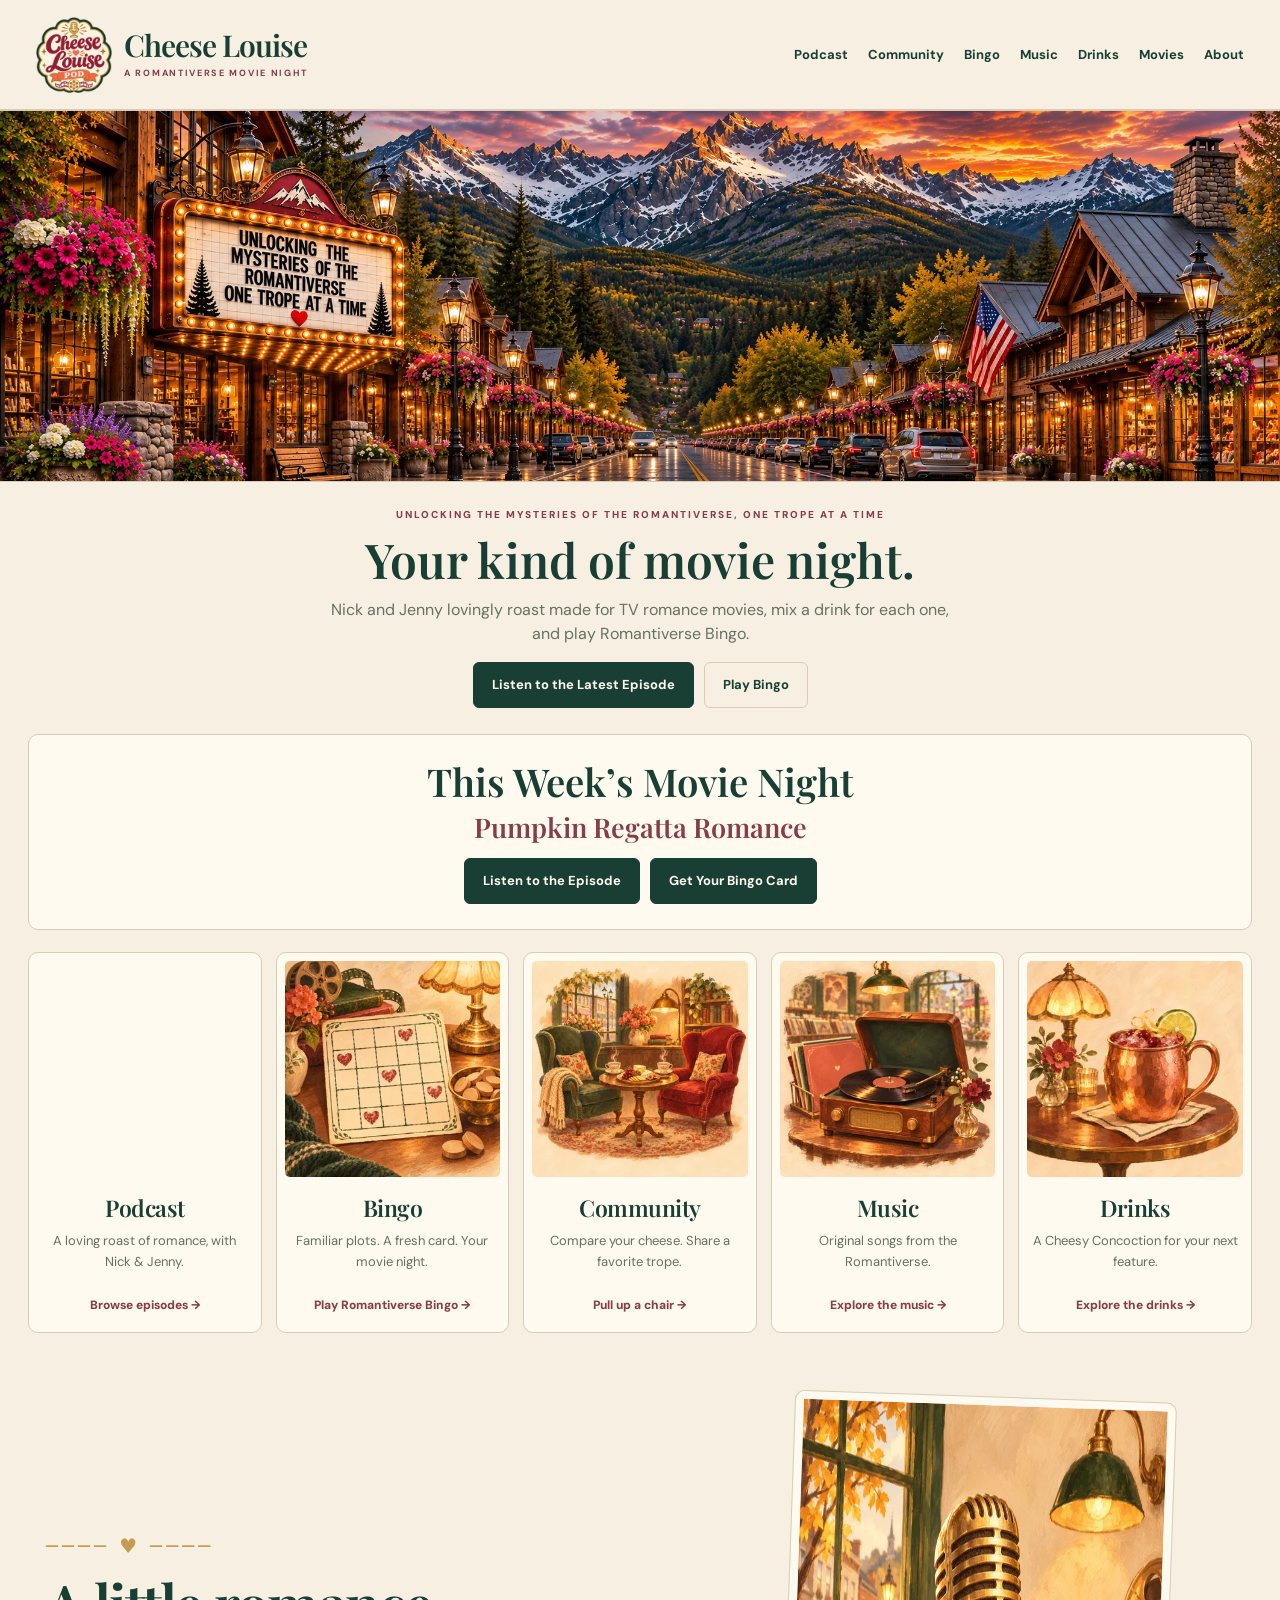
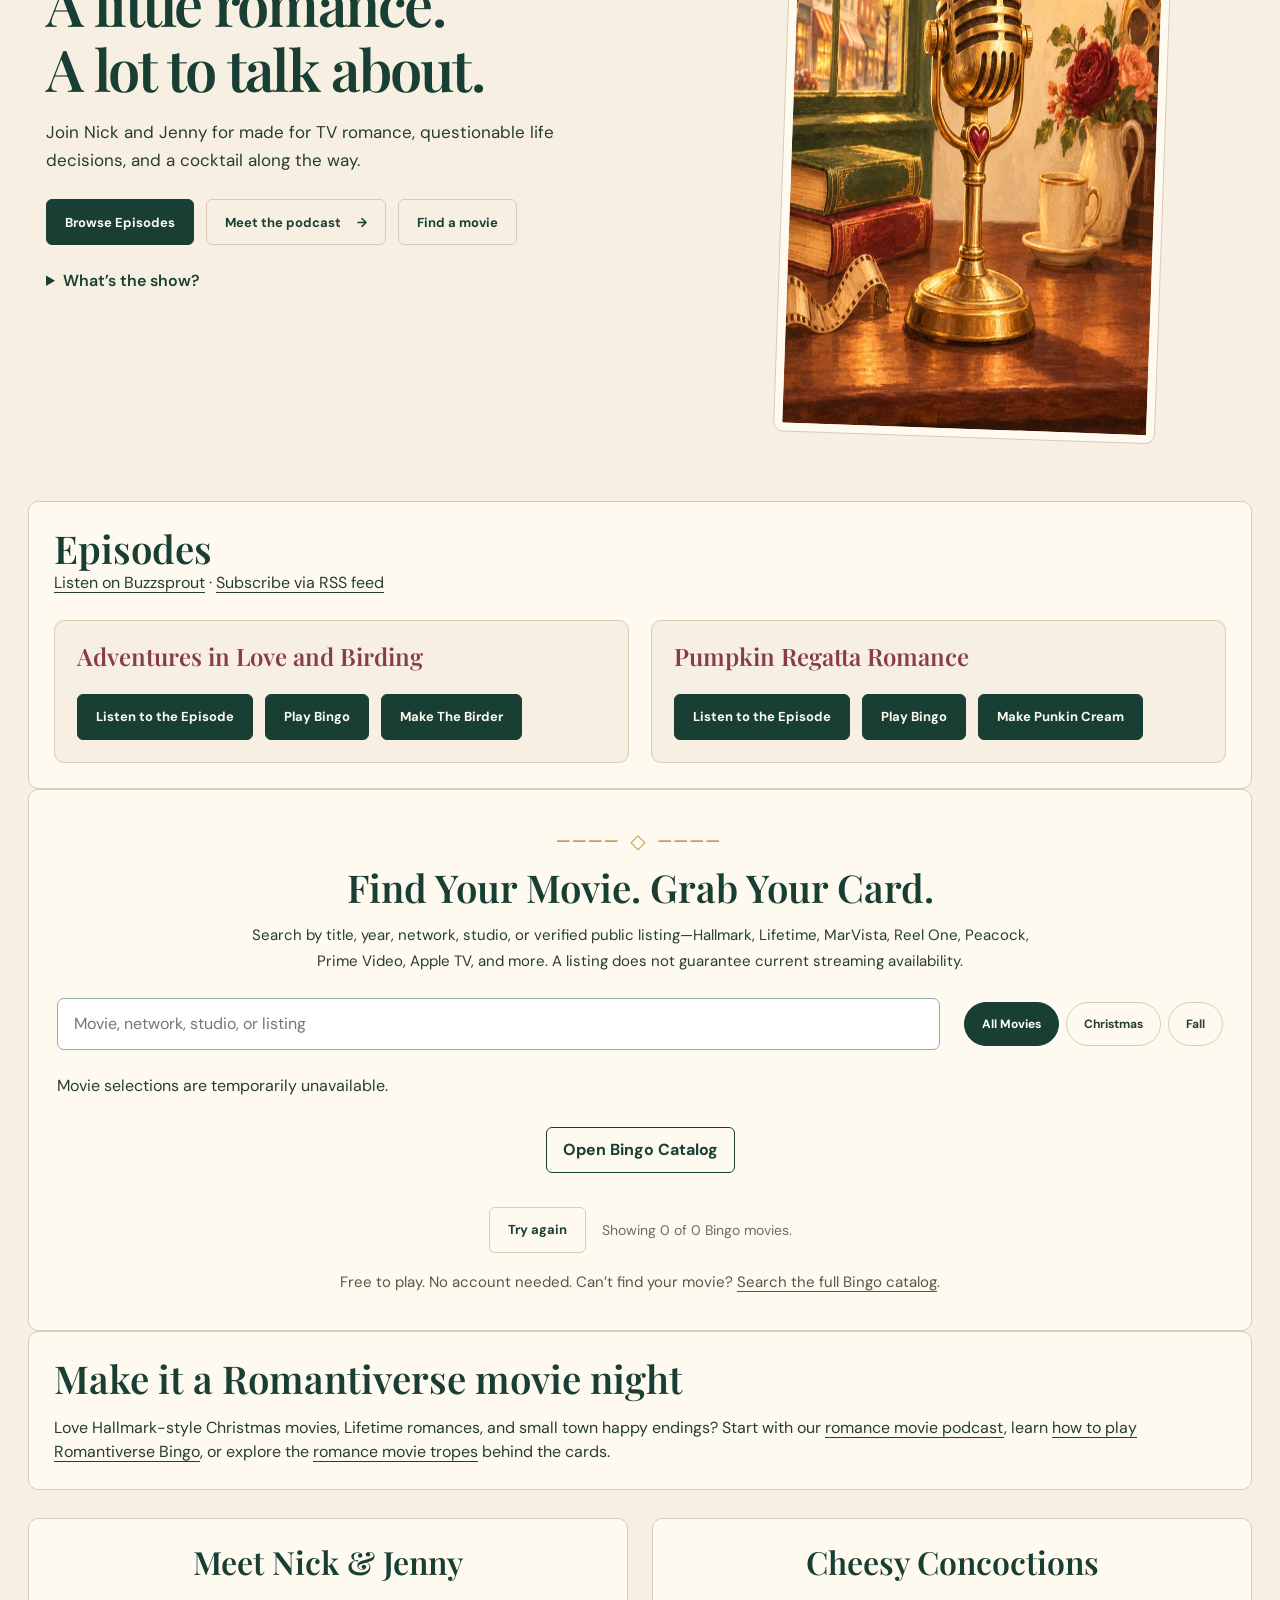
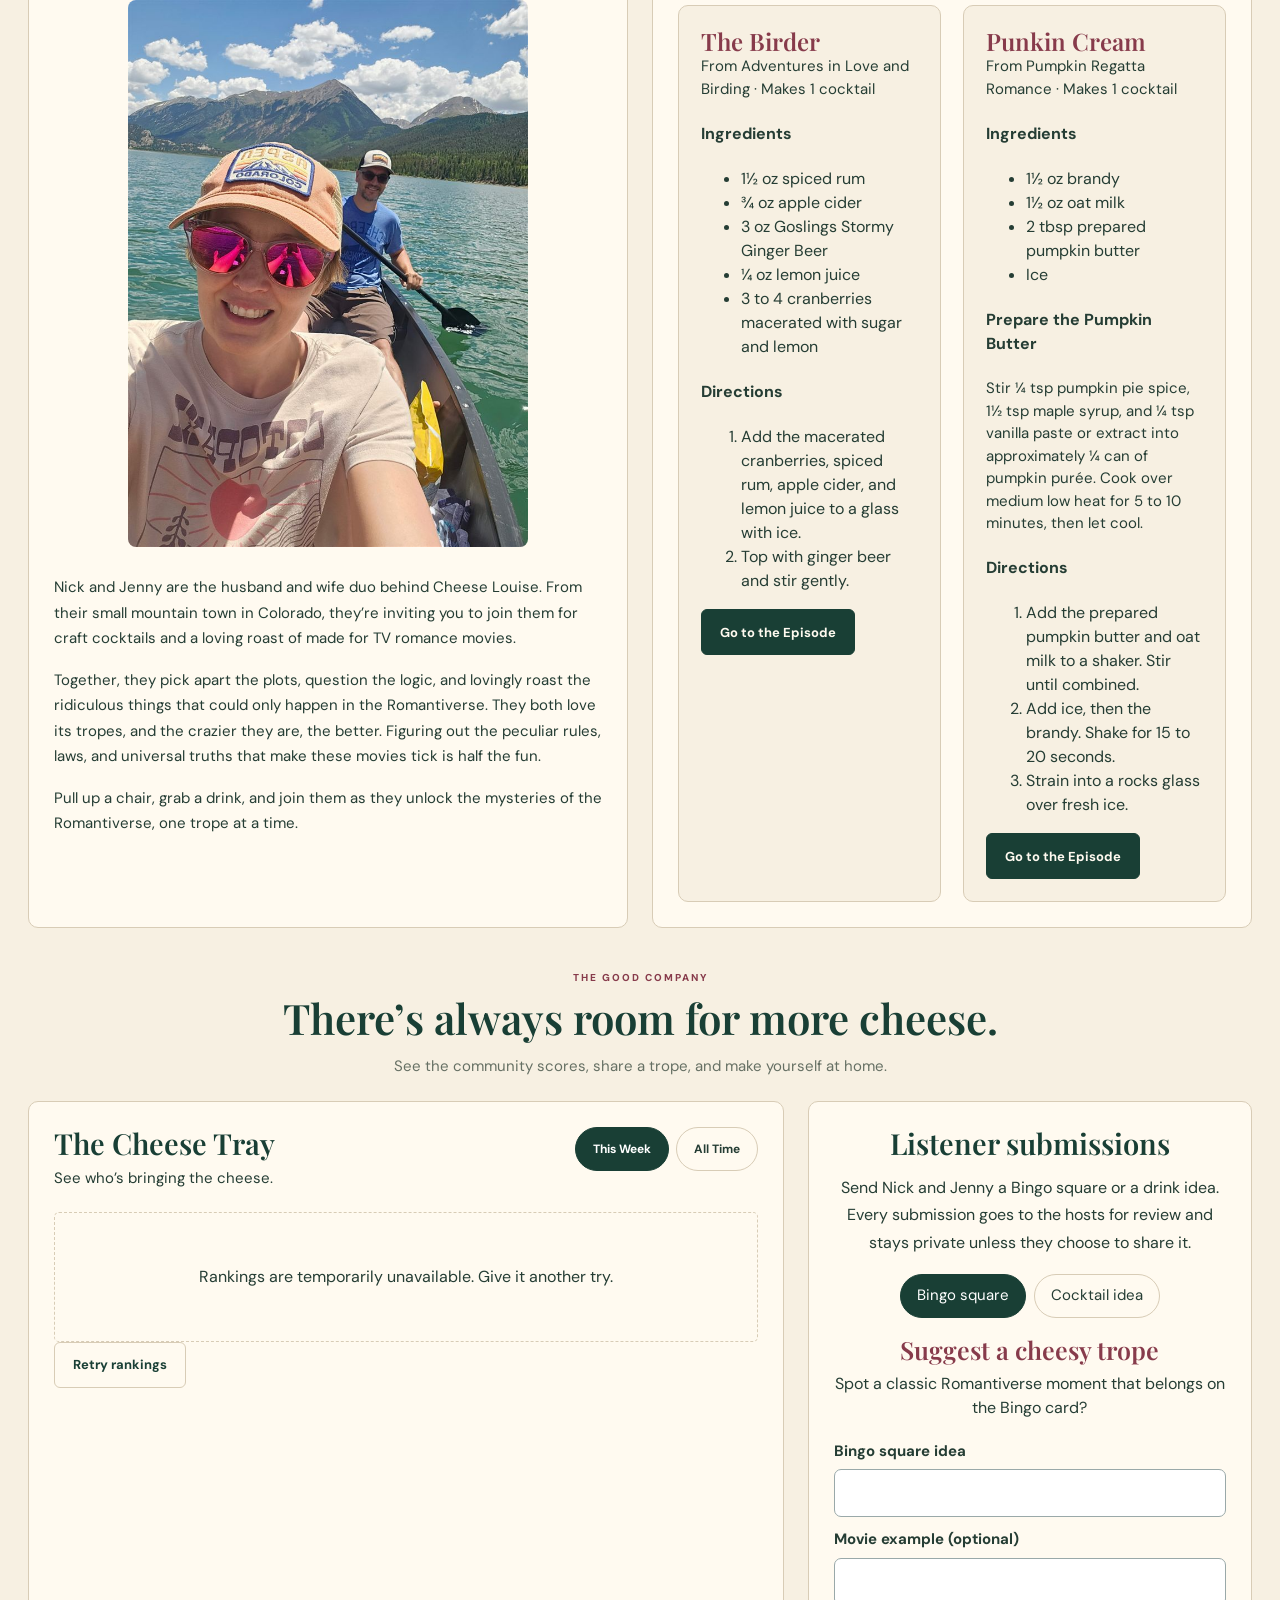
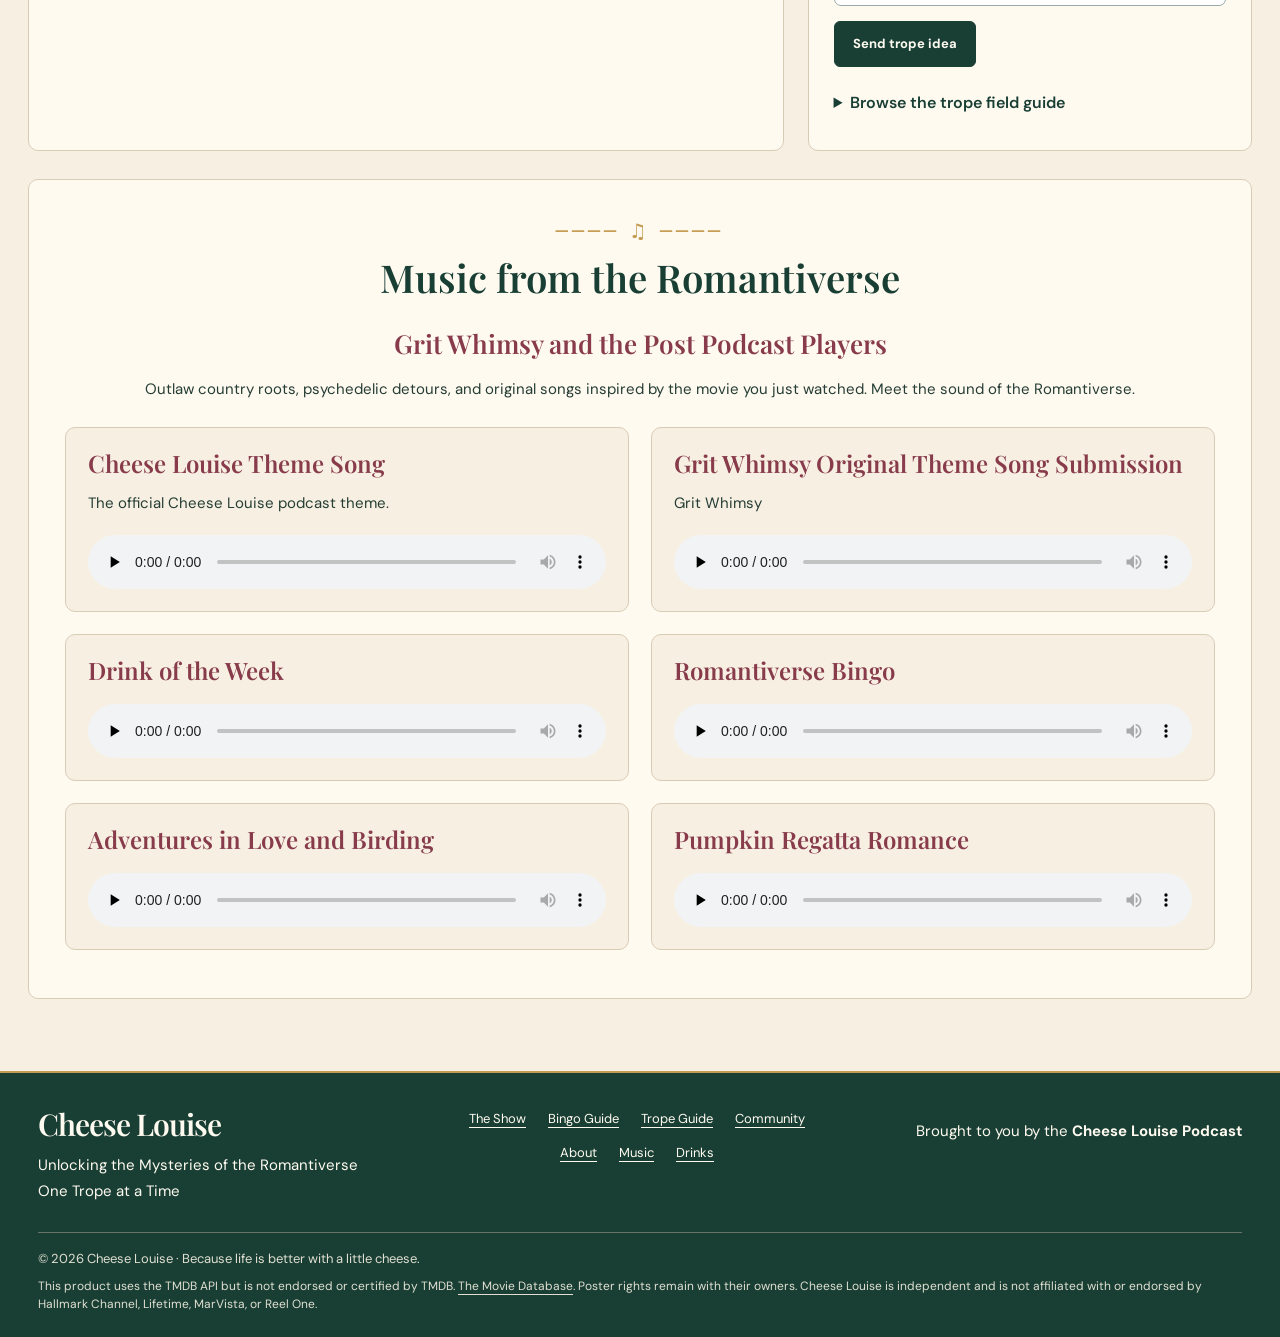
==== index.html @ 867b7766 "Add next-week website feature for upcoming podcast, drink and Bingo" ====
<!doctype html>
<html lang="en">
<head>
<meta charset="utf-8"><meta name="viewport" content="width=device-width, initial-scale=1">
<meta name="theme-color" content="#193f35">
<title>Cheese Louise | Romance Movie Podcast &amp; Romantiverse Bingo</title>
<meta name="description" content="A loving roast of Hallmark-style romance movies with Nick and Jenny. Discover the Cheese Louise podcast, Romantiverse Bingo, romance tropes, and craft cocktails.">
<link rel="canonical" href="https://cheeselouisepod.com/">
<link rel="alternate" type="application/rss+xml" title="Cheese Louise Podcast RSS Feed" href="https://feeds.buzzsprout.com/2561358.rss">
<meta property="og:type" content="website"><meta property="og:site_name" content="Cheese Louise"><meta property="og:title" content="Cheese Louise | Romance Movie Podcast &amp; Romantiverse Bingo">
<meta property="og:description" content="Made for TV romance, free Bingo, and a cocktail along the way.">
<meta property="og:url" content="https://cheeselouisepod.com/"><meta property="og:image" content="https://cheeselouisepod.com/assets/mountain-town.webp">
<meta name="twitter:card" content="summary_large_image">
<meta property="og:image:alt" content="The Cheese Louise mountain town beneath a snowy sunset ridgeline.">
<meta name="referrer" content="strict-origin-when-cross-origin">
<link rel="icon" href="assets/cheese-heart.svg" type="image/svg+xml">
<link rel="preconnect" href="https://fonts.googleapis.com"><link rel="preconnect" href="https://fonts.gstatic.com" crossorigin>
<link href="https://fonts.googleapis.com/css2?family=DM+Sans:wght@400;500;600;700;800&family=Playfair+Display:ital,wght@0,500;0,600;0,700;1,500;1,600&display=swap" rel="stylesheet">
<link rel="stylesheet" href="homepage.css?v=listener-intake-1">
<noscript><link rel="stylesheet" href="nojs.css"></noscript>
<script type="application/ld+json">{"@context":"https://schema.org","@graph":[{"@type":"Organization","@id":"https://cheeselouisepod.com/#organization","name":"Cheese Louise","url":"https://cheeselouisepod.com/","description":"Independent romance movie podcast and free Romantiverse Bingo game."},{"@type":"WebSite","@id":"https://cheeselouisepod.com/#website","url":"https://cheeselouisepod.com/","name":"Cheese Louise","publisher":{"@id":"https://cheeselouisepod.com/#organization"},"inLanguage":"en-US"},{"@type":"PodcastSeries","@id":"https://cheeselouisepod.com/#podcast","name":"Cheese Louise","url":"https://cheeselouisepod.com/romance-movie-podcast.html","description":"A romance movie comedy podcast with Nick and Jenny, craft cocktails, and a loving roast of made for TV romance.","inLanguage":"en-US","creator":[{"@type":"Person","name":"Nick"},{"@type":"Person","name":"Jenny"}],"publisher":{"@id":"https://cheeselouisepod.com/#organization"}}]}</script>
<link rel="stylesheet" href="cozy-vintage.css?v=movie-night-1">
<link rel="stylesheet" href="next-week.css?v=1">
<script defer src="website-tracker.js?v=cocktail-submissions-1"></script>
</head>
<body>
<a class="skip-link" href="#features">Skip to content</a>
<header class="site-header">
<a class="brand" href="#home" aria-label="Cheese Louise home"><img class="brand-emblem" src="assets/cheese-louise-emblem.webp" width="76" height="76" alt=""><span class="brand-copy">Cheese Louise<small>A Romantiverse movie night</small></span></a>
<a class="header-bingo" href="https://bingo.cheeselouisepod.com/">Play Bingo</a>
<button class="menu-button" data-menu-button aria-expanded="false" aria-controls="main-nav" aria-label="Open menu">Menu</button>
<nav id="main-nav" class="main-nav" data-nav aria-label="Main navigation">
<a href="#episodes">Podcast</a><a href="#community">Community</a><a href="https://bingo.cheeselouisepod.com/">Bingo</a><a href="#music">Music</a><a href="#cocktails">Drinks</a><a href="#movies">Movies</a><a href="#about">About</a>
</nav>
</header>
<main id="home">
<section class="hero" aria-labelledby="hero-title">
<h1 id="hero-title" class="visually-hidden">Unlocking the Mysteries of the Romantiverse<br>One Trope at a Time</h1>
<img src="assets/mountain-town.webp" width="2125" height="740" fetchpriority="high" alt="A warmly lit mountain town beneath a snowy sunset ridgeline. The theater marquee welcomes you to the Romantiverse, one trope at a time.">
</section>
<div class="page-wrap">
<noscript><p class="panel">Movie search needs JavaScript. You can still read about the show, play the music, and <a href="https://bingo.cheeselouisepod.com/">visit Romantiverse Bingo</a>.</p></noscript>
<section class="routes-intro" aria-labelledby="routes-title"><p class="eyebrow">Unlocking the mysteries of the Romantiverse, one trope at a time</p><h2 id="routes-title">Your kind of movie night.</h2><p>Nick and Jenny lovingly roast made for TV romance movies, mix a drink for each one, and play Romantiverse Bingo.</p><div class="movie-night-actions"><a class="button" id="listen-first" href="#episodes">Listen to the Podcast</a><a class="button button-outline" href="https://bingo.cheeselouisepod.com/">Play Bingo</a></div></section>
<section class="panel featured-night" id="featured-night" hidden aria-labelledby="featured-night-title"><h2 id="featured-night-title">This Week’s Movie Night</h2><h3 id="featured-night-movie"></h3><div class="movie-night-actions" id="featured-night-actions"></div></section>
<section class="next-week-showcase" id="next-week" hidden aria-labelledby="next-week-title">
<div class="next-week-heading"><p class="next-week-kicker">THE NEXT FEATURE PRESENTATION</p><h2 id="next-week-title">Next Week on Cheese Louise</h2><p class="next-week-lead">A fresh romance to lovingly roast, a new Cheesy Concoction, and a Bingo card to play along.</p></div>
<div class="next-week-grid">
<article class="next-week-feature"><span class="next-week-number">01 · THE MOVIE</span><h3 id="next-week-movie"></h3><p id="next-week-movie-copy"></p></article>
<article class="next-week-feature"><span class="next-week-number">02 · THE CHEESY CONCOCTION</span><h3 id="next-week-drink"></h3><p id="next-week-drink-copy"></p></article>
<article class="next-week-feature"><span class="next-week-number">03 · PLAY ALONG</span><h3>Romantiverse Bingo</h3><p>Find a card for the upcoming movie, then see how many familiar tropes you can spot.</p><a class="button" id="next-week-bingo" href="https://bingo.cheeselouisepod.com/">Find Your Bingo Card</a></article>
</div><p class="next-week-date" id="next-week-date"></p>
</section>
<section id="features" class="homepage-features" aria-label="Choose your movie-night route">
<a class="homepage-tile" href="#episodes"><img class="route-art" src="assets/routes/podcast.webp" srcset="assets/routes/podcast-small.webp 320w, assets/routes/podcast.webp 640w" sizes="(max-width:760px) 46vw, (max-width:900px) 30vw, 230px" width="640" height="640" alt="" decoding="async"><h2>Podcast</h2><p>A loving roast of romance, with Nick &amp; Jenny.</p><span class="text-link">Browse episodes <span aria-hidden="true">→</span></span></a>
<a class="homepage-tile" href="https://bingo.cheeselouisepod.com/"><img class="route-art" src="assets/routes/bingo.webp" srcset="assets/routes/bingo-small.webp 320w, assets/routes/bingo.webp 640w" sizes="(max-width:760px) 46vw, (max-width:900px) 30vw, 230px" width="640" height="640" alt="" decoding="async"><h2>Bingo</h2><p>Familiar plots. A fresh card. Your movie night.</p><span class="text-link">Play Romantiverse Bingo <span aria-hidden="true">→</span></span></a>
<a class="homepage-tile" href="#community"><img class="route-art" src="assets/routes/community.webp" srcset="assets/routes/community-small.webp 320w, assets/routes/community.webp 640w" sizes="(max-width:760px) 46vw, (max-width:900px) 30vw, 230px" width="640" height="640" alt="" decoding="async"><h2>Community</h2><p>Compare your cheese. Share a favorite trope.</p><span class="text-link">Pull up a chair <span aria-hidden="true">→</span></span></a>
<a class="homepage-tile" href="#music"><img class="route-art" src="assets/routes/music.webp" srcset="assets/routes/music-small.webp 320w, assets/routes/music.webp 640w" sizes="(max-width:760px) 46vw, (max-width:900px) 30vw, 230px" width="640" height="640" alt="" decoding="async"><h2>Music</h2><p>Original songs from the Romantiverse.</p><span class="text-link">Explore the music <span aria-hidden="true">→</span></span></a>
<a class="homepage-tile" href="#cocktails"><img class="route-art" src="assets/routes/drink.webp" srcset="assets/routes/drink-small.webp 320w, assets/routes/drink.webp 640w" sizes="(max-width:760px) 46vw, (max-width:900px) 30vw, 230px" width="640" height="640" alt="" decoding="async"><h2>Drinks</h2><p>A Cheesy Concoction for your next feature.</p><span class="text-link">Explore the drinks <span aria-hidden="true">→</span></span></a>
</section>
<section id="podcast" class="welcome">
<div><p class="ornament" aria-hidden="true">──── ♥ ────</p><h2>A little romance.<br>A lot to talk about.</h2>
<p>Join Nick and Jenny for made for TV romance, questionable life decisions, and a cocktail along the way.</p>
<div class="welcome-actions"><a class="button" href="#episodes">Browse Episodes</a><a class="button button-outline" href="romance-movie-podcast.html">Meet the podcast <span aria-hidden="true">→</span></a><a class="button button-outline" href="#movies">Find a movie</a></div>
<div id="podcast-promo" hidden></div><details id="about-the-show"><summary>What’s the show?</summary><p>Hallmark, Lifetime, MarVista, Reel One: we’re exploring the wonderfully predictable world of made for TV romance. Expect movie talk, Cheesy Concoctions, games, and a Cheese Grating—the total points from the movie’s recorded tropes.</p></details>
</div><img class="podcast-scene" src="assets/routes/podcast.webp" width="640" height="640" alt="A gold vintage microphone in a warmly lit recording room overlooking the town." loading="lazy" decoding="async">
</section>
<section id="episodes" class="panel" aria-labelledby="episodes-title">
<h2 id="episodes-title">Episodes</h2>
<div id="buzzsprout-large-player"></div>
<script defer src="https://www.buzzsprout.com/2561358.js?container_id=buzzsprout-large-player&amp;player=large"></script>
<p><a href="https://www.buzzsprout.com/2561358">Listen on Buzzsprout</a> · <a href="https://feeds.buzzsprout.com/2561358.rss" type="application/rss+xml">Subscribe via RSS feed</a></p>
<div class="track-grid" data-episode-list></div>
</section>
<section id="movies" class="panel movie-section" aria-labelledby="movie-title">
<p class="ornament" aria-hidden="true">──── ◇ ────</p><h2 id="movie-title">Find Your Movie. Grab Your Card.</h2><p class="section-intro">Search by title, year, network, studio, or verified public listing—Hallmark, Lifetime, MarVista, Reel One, Peacock, Prime Video, Apple TV, and more. A listing does not guarantee current streaming availability.</p>
<div class="movie-toolbar"><div class="search-wrap"><label class="visually-hidden" for="published-movie-search">Find a Bingo movie</label><input id="published-movie-search" data-published-movie-search type="search" placeholder="Movie, network, studio, or listing" aria-controls="published-movie-list"><button type="button" class="movie-clear-filters" data-movie-clear-filters hidden aria-label="Clear movie search and season filters">Clear filters</button></div>
<div class="season-filters" role="group" aria-label="Filter movies by season"><button data-season="" aria-pressed="true">All Movies</button><button data-season="Christmas" aria-pressed="false">Christmas</button><button data-season="Fall" aria-pressed="false">Fall</button></div></div>
<div id="published-movie-list" class="published-poster-list" data-published-posters><p>Loading movie selections…</p></div>
<div class="movie-footer"><button class="button button-outline" data-published-movie-expand hidden aria-expanded="false" aria-controls="published-movie-list">Show more movies</button><button class="button button-outline" data-movie-retry hidden>Try again</button><p data-published-movie-status role="status" aria-live="polite"></p></div>
<p class="free-note">Free to play. No account needed. Can’t find your movie? <a href="https://bingo.cheeselouisepod.com/">Search the full Bingo catalog</a>.</p>
</section>
<section class="panel" aria-labelledby="movie-night-guides"><h2 id="movie-night-guides">Make it a Romantiverse movie night</h2><p>Love Hallmark-style Christmas movies, Lifetime romances, and small town happy endings? Start with our <a href="romance-movie-podcast.html">romance movie podcast</a>, learn <a href="hallmark-movie-bingo.html">how to play Romantiverse Bingo</a>, or explore the <a href="romance-movie-tropes.html">romance movie tropes</a> behind the cards.</p></section>
<div class="two-columns">
<section id="about" class="panel about-panel"><h2>Meet Nick &amp; Jenny</h2><div class="about-content"><img class="about-photo" src="assets/nick-and-jenny.jpg" width="720" height="985" alt="Nick and Jenny canoeing on a mountain lake." loading="lazy" decoding="async"><div><p>Nick and Jenny are the husband and wife duo behind Cheese Louise. From their small mountain town in Colorado, they’re inviting you to join them for craft cocktails and a loving roast of made for TV romance movies.</p><p>Together, they pick apart the plots, question the logic, and lovingly roast the ridiculous things that could only happen in the Romantiverse. They both love its tropes, and the crazier they are, the better. Figuring out the peculiar rules, laws, and universal truths that make these movies tick is half the fun.</p><p>Pull up a chair, grab a drink, and join them as they unlock the mysteries of the Romantiverse, one trope at a time.</p></div></div></section>
<section id="cocktails" class="panel cocktail-panel"><h2>Cheesy Concoctions</h2><p data-recipe-placeholder>Episode cocktail recipes are coming soon.</p><div class="track-grid" data-recipe-list></div></section>
</div>
<section id="community" class="community-section" aria-labelledby="community-title"><div class="section-heading"><p class="section-eyebrow">THE GOOD COMPANY</p><h2 id="community-title">There’s always room for more cheese.</h2><p>See the community scores, share a trope, and make yourself at home.</p></div><div class="community-row">
<section id="cheese-tray" class="panel tray"><div class="tray-heading"><div><h2>The Cheese Tray</h2><p>See who’s bringing the cheese.</p></div><div class="tray-period-buttons" role="group" aria-label="Leaderboard period"><button data-tray-period="week" aria-pressed="true">This Week</button><button data-tray-period="all" aria-pressed="false">All Time</button></div></div><div data-cheese-tray role="status" aria-live="polite">Loading community rankings…</div><button class="button button-outline" data-tray-retry hidden>Retry rankings</button></section>
<section class="panel suggestion"><h2>Listener submissions</h2><p>Send Nick and Jenny a Bingo square or a drink idea. Every submission goes to the hosts for review and stays private unless they choose to share it.</p>
<div class="community-submission-tabs" role="group" aria-label="Choose what to submit"><button type="button" data-submission-tab="trope" aria-pressed="true">Bingo square</button><button type="button" data-submission-tab="cocktail" aria-pressed="false">Cocktail idea</button></div>
<div data-submission-panel="trope"><h3>Suggest a cheesy trope</h3><p>Spot a classic Romantiverse moment that belongs on the Bingo card?</p><form id="trope-suggestion" class="trope-suggestion">
<label for="suggestion-trope">Bingo square idea</label><input id="suggestion-trope" name="trope" required minlength="3" maxlength="160">
<label for="suggestion-movie">Movie example (optional)</label><input id="suggestion-movie" name="movie" maxlength="120">
<button class="button" type="submit">Send trope idea</button><p role="status" aria-live="polite"></p>
</form><details><summary>Browse the trope field guide</summary><label for="cheese-trope-search">Find a cheese trope</label><input id="cheese-trope-search" type="search" placeholder="Try: kiss, hometown, family…" aria-controls="cheese-trope-results"><p id="cheese-trope-count" role="status" aria-live="polite"></p><ul id="cheese-trope-results"></ul></details></div>
<div data-submission-panel="cocktail" hidden><h3>Share a Cheesy Concoction</h3><p>Send us a drink inspired by a movie or a moment from the Romantiverse.</p><form id="cocktail-suggestion" class="trope-suggestion">
<label for="suggestion-cocktail-name">Drink name</label><input id="suggestion-cocktail-name" name="name" required maxlength="100">
<label for="suggestion-cocktail-movie">Movie or episode (optional)</label><input id="suggestion-cocktail-movie" name="movie" maxlength="120">
<label for="suggestion-cocktail-ingredients">Ingredients</label><textarea id="suggestion-cocktail-ingredients" name="ingredients" rows="4" required maxlength="4000"></textarea>
<label for="suggestion-cocktail-method">How to make it (optional)</label><textarea id="suggestion-cocktail-method" name="method" rows="4" maxlength="4000"></textarea>
<button class="button" type="submit">Send cocktail idea</button><p role="status" aria-live="polite"></p>
</form><p class="listener-privacy">Please leave out personal details. We review each idea before sharing it.</p></div>
</section>
</div>
<section id="music" class="panel music-section"><p class="ornament" aria-hidden="true">──── ♫ ────</p><h2>Music from the Romantiverse</h2><div class="music-copy"><h3>Grit Whimsy and the Post Podcast Players</h3><p>Outlaw country roots, psychedelic detours, and original songs inspired by the movie you just watched. Meet the sound of the Romantiverse.</p><div class="track-grid"><article class="track"><h3>Cheese Louise Theme Song</h3><p>The official Cheese Louise podcast theme.</p><audio controls preload="none" aria-label="Play Cheese Louise Theme Song"><source src="audio/cheese-louise-theme-final.mp3" type="audio/mpeg">Your browser does not support audio playback.</audio></article><article class="track"><h3>Grit Whimsy Original Theme Song Submission</h3><p>Grit Whimsy</p><audio controls preload="none" aria-label="Play Grit Whimsy Original Theme Song Submission"><source src="audio/grit-whimsy-original-theme-submission.mp3" type="audio/mpeg">Your browser does not support audio playback.</audio></article><article class="track"><h3>Drink of the Week</h3><audio controls preload="none" aria-label="Play Drink of the Week"><source src="audio/drink-of-the-week.mp3" type="audio/mpeg">Your browser does not support audio playback.</audio></article><article class="track"><h3>Romantiverse Bingo</h3><audio controls preload="none" aria-label="Play Romantiverse Bingo"><source src="audio/romantiverse-bingo.mp3" type="audio/mpeg">Your browser does not support audio playback.</audio></article><article class="track"><h3>Adventures in Love and Birding</h3><audio controls preload="none" aria-label="Play Adventures in Love and Birding"><source src="audio/adventures-in-love-and-birding.mp3" type="audio/mpeg">Your browser does not support audio playback.</audio></article><article class="track"><h3>Pumpkin Regatta Romance</h3><audio controls preload="none" aria-label="Play Pumpkin Regatta Romance"><source src="audio/pumpkin-regatta-romance.mp3" type="audio/mpeg">Your browser does not support audio playback.</audio></article></div></div></section>
</div>
</main>
<footer><div class="footer-main"><div><a class="brand" href="#home">Cheese Louise</a><p>Unlocking the Mysteries of the Romantiverse<br>One Trope at a Time</p></div><nav aria-label="Footer navigation"><a href="romance-movie-podcast.html">The Show</a><a href="hallmark-movie-bingo.html">Bingo Guide</a><a href="romance-movie-tropes.html">Trope Guide</a><a href="#community">Community</a><a href="#about">About</a><a href="#music">Music</a><a href="#cocktails">Drinks</a></nav><p>Brought to you by the <strong>Cheese Louise Podcast</strong></p></div><div class="footer-fine"><span>© <span data-year>2026</span> Cheese Louise · Because life is better with a little cheese.</span><small>This product uses the TMDB API but is not endorsed or certified by TMDB. <a href="https://www.themoviedb.org/">The Movie Database</a>. Poster rights remain with their owners. Cheese Louise is independent and is not affiliated with or endorsed by Hallmark Channel, Lifetime, MarVista, or Reel One.</small></div></footer>
<script src="homepage.js?v=next-week-1" defer></script><script src="published-posters.js?v=movie-night-1" defer></script><script src="cheese-tray.js?v=movie-night-1" defer></script>
</body></html>
---- homepage.css ----
:root{--cream:#fff9ee;--ink:#143b46;--teal:#064957;--burgundy:#850e27;--gold:#b78c40;--line:#dfc69c;--muted:#6f675e;--serif:"Source Serif 4",Georgia,serif;--display:"DM Serif Display",Georgia,serif}*{box-sizing:border-box}html{scroll-behavior:smooth;scroll-padding-top:100px}body{margin:0;background:var(--cream);color:var(--ink);font:17px/1.5 var(--serif)}a{color:inherit;text-underline-offset:4px}button,input{font:inherit}button,a,input,summary{-webkit-tap-highlight-color:transparent}button,a,summary{touch-action:manipulation}button{cursor:pointer}a:focus-visible,button:focus-visible,input:focus-visible,summary:focus-visible{outline:3px solid var(--gold);outline-offset:5px}img{max-width:100%;display:block}h1,h2,h3,p{margin:0}h2,h3{font-family:var(--display);font-weight:400;color:var(--burgundy);line-height:1.13}h2{font-size:clamp(29px,3vw,43px)}h3{font-size:27px}p+p{margin-top:12px}.visually-hidden,.skip-link:not(:focus){position:absolute;width:1px;height:1px;overflow:hidden;clip-path:inset(50%);white-space:nowrap}.skip-link:focus{position:fixed;top:10px;left:10px;padding:12px;background:white;z-index:100}.site-header{min-height:100px;padding:14px max(30px,calc((100vw - 1340px)/2));display:flex;justify-content:space-between;align-items:center;gap:30px;background:var(--cream);position:relative;z-index:10;border-bottom:1px solid #e8d8bd}.brand{font:clamp(28px,3.5vw,46px)/1 var(--display);color:var(--burgundy);letter-spacing:-2px;text-decoration:none;white-space:nowrap;display:inline-block;position:relative}.brand-peaks{display:block;font-size:23px;text-align:center;line-height:.75;color:var(--gold);letter-spacing:9px;margin-bottom:5px}.main-nav{display:flex;align-items:center;gap:30px}.main-nav a{text-decoration:none;font-weight:600;font-size:16px;padding:10px 0}.main-nav a:hover{color:var(--burgundy)}.menu-button{display:none;border:1px solid var(--line);background:transparent;border-radius:5px;padding:9px 14px}.hero{width:100%;background:#193b40;overflow:hidden}.hero img{width:100%;height:auto;aspect-ratio:2125/740;object-fit:contain}.page-wrap{max-width:1260px;margin:auto;padding:22px 28px 48px}.homepage-features{display:grid;grid-template-columns:repeat(4,minmax(0,1fr));gap:14px}.homepage-tile{border:1px solid var(--line);border-radius:9px;padding:15px 12px 20px;display:flex;flex-direction:column;align-items:center;text-align:center;text-decoration:none;transition:transform .18s,box-shadow .18s;background:#fffbf3}.homepage-tile:hover{transform:translateY(-3px);box-shadow:0 7px 20px #663b1612}.homepage-tile h2{font-size:clamp(22px,2.1vw,29px);margin:9px 0 7px;letter-spacing:-.6px}.homepage-tile p{font-size:16px;line-height:1.35}.text-link{font-weight:700;margin-top:auto;padding-top:16px}.art{display:block;background-image:url("assets/design-artwork.webp");background-repeat:no-repeat;background-size:793px 1983px;width:170px;height:126px;max-width:100%;border-radius:6px}.art-podcast{background-position:-31px -384px}.art-music{background-position:-217px -384px}.art-bingo{background-position:-408px -384px}.art-drink{background-position:-594px -384px}.welcome{display:grid;grid-template-columns:1.25fr 1fr;align-items:center;gap:30px;padding:60px 35px 45px}.ornament{font-size:20px;color:var(--gold);letter-spacing:4px;margin-bottom:10px}.welcome h2{font-size:clamp(44px,5.3vw,72px);letter-spacing:-2px}.welcome p:not(.ornament){max-width:580px;margin-top:16px;font-size:20px}.welcome-actions{display:flex;align-items:center;flex-wrap:wrap;gap:15px;margin-top:24px}.button{display:inline-flex;justify-content:center;align-items:center;gap:16px;min-height:46px;padding:11px 24px;background:var(--teal);color:white;border:1px solid var(--teal);border-radius:6px;text-decoration:none;font-weight:600;font-size:16px;text-align:center}.button:hover{background:#083a44}.button-outline{background:transparent;color:var(--ink);border-color:var(--line)}.button-outline:hover{background:#f2e7d5}.launch-label{padding:12px 18px;background:#f2e7d7;border-radius:6px;color:#674d40;font-size:15px}.welcome-mountains{width:320px;height:230px;justify-self:center;background:url("assets/design-artwork.webp") -448px -640px /793px 1983px no-repeat}.panel{padding:25px;border:1px solid var(--line);border-radius:9px;background:#fffbf5}.movie-section{text-align:center;padding:25px 30px}.section-intro{margin-top:8px;font-size:19px}.movie-toolbar{display:flex;gap:24px;align-items:center;margin:24px 0}.search-wrap{flex:1;display:flex;align-items:center;gap:8px}.search-wrap input{flex:1}.movie-clear-filters{border:1px solid var(--line);border-radius:6px;background:#fff;color:var(--ink);padding:10px 12px;min-height:44px;white-space:nowrap;font-size:15px}.movie-clear-filters:hover{background:#f2e7d5}input[type=search]{min-width:0;width:100%;border:1px solid #9aa9a9;border-radius:7px;padding:13px 16px;background:#fff;color:var(--ink)}.season-filters,.tray-period-buttons{display:flex;gap:7px}.season-filters button,.tray-period-buttons button{border:1px solid var(--line);border-radius:24px;padding:9px 17px;background:transparent;color:var(--ink);min-height:44px;white-space:nowrap;font-size:15px}button[aria-pressed=true]{background:var(--teal);border-color:var(--teal);color:white}.published-poster-list{display:grid;grid-template-columns:repeat(3,minmax(0,1fr));gap:25px;text-align:left}.published-poster-row{min-width:0;display:flex;flex-direction:column;overflow:hidden}.published-poster-row img,.published-poster-fallback{width:100%;aspect-ratio:2/3;object-fit:cover;border-radius:7px;background:#ece5d4}.published-poster-fallback{display:grid;place-items:center;font-size:70px;background:linear-gradient(160deg,#eee1c8,#a6b5a1);color:var(--teal)}.published-poster-row>div{display:flex;flex-direction:column;gap:8px;flex:1;text-align:center;padding-top:13px}.published-poster-row strong{font-size:19px;line-height:1.25}.published-poster-row small{font-size:14px;color:var(--muted)}.published-poster-row a{display:block;background:var(--teal);color:white;padding:10px 12px;border-radius:5px;text-decoration:none;font-weight:600;margin-top:auto}.movie-footer{display:flex;justify-content:center;align-items:center;gap:16px;flex-wrap:wrap;margin-top:22px}.movie-footer p{font-size:14px;color:var(--muted)}.free-note{font-size:15px;margin-top:18px;color:#5d5347}.two-columns{display:grid;grid-template-columns:1fr 1fr;gap:16px;margin-top:28px}.two-columns h2{text-align:center;font-size:clamp(28px,3vw,39px);margin-bottom:20px}.about-content,.cocktail-content{display:grid;grid-template-columns:180px 1fr;gap:20px;align-items:center}.about-content p,.cocktail-content p{font-size:16px;line-height:1.45}.about-art{height:150px;width:180px;background:url("assets/design-artwork.webp") -27px -1508px /793px 1983px no-repeat}.cocktail-art{height:150px;width:180px;border-radius:7px;background:url("assets/design-artwork.webp") -424px -1510px /793px 1983px no-repeat}.cocktail-content h3{margin-bottom:9px}.cocktail-content .button{margin-top:15px;padding:10px 13px}details{margin-top:18px}summary{cursor:pointer;color:var(--teal);font-weight:600;min-height:40px;padding:6px 0}details p{font-size:16px!important;line-height:1.5}details[open] summary{margin-bottom:10px}.community-row{display:grid;grid-template-columns:1.7fr 1fr;gap:16px;margin-top:16px}.tray-heading{display:flex;align-items:flex-start;justify-content:space-between;gap:15px;margin-bottom:20px}.tray h2,.suggestion h2{font-size:31px}.tray-heading p{font-size:15px;margin-top:6px}[data-cheese-tray]{border:1px dashed var(--line);border-radius:5px;padding:24px;text-align:center;min-height:130px;display:grid;align-content:center;font-size:16px}.community-ranks{list-style:none;padding:0;margin:0;text-align:left}.community-ranks li{display:flex;justify-content:space-between;gap:12px;padding:10px 0;border-bottom:1px solid #e5d5b9}.community-ranks span{font-size:14px}.suggestion{text-align:center}.suggestion>p{margin:14px 0 18px;font-size:16px}.suggestion small{display:block;color:var(--muted);font-size:12px;margin-top:10px}.suggestion details{text-align:left}.suggestion ul{max-height:280px;overflow:auto;padding-left:22px}.music-section{margin-top:20px}.music-section>summary{display:flex;justify-content:space-between;align-items:center}.music-copy{max-width:760px;padding:12px 0}.music-copy p{margin-top:15px}footer{border-top:1px solid var(--line);padding:30px max(30px,calc((100vw - 1204px)/2)) 24px;background:#fcf5e7}.footer-main{display:flex;justify-content:space-between;align-items:center;gap:28px}.footer-main p{font-size:15px;margin-top:10px}.footer-main nav{display:flex;gap:24px}.footer-main nav a{font-size:15px}.footer-main>p{text-align:center}.footer-fine{border-top:1px solid #e4d6bd;margin-top:28px;padding-top:16px;display:flex;flex-direction:column;gap:8px;color:var(--muted);font-size:13px}.footer-fine small{font-size:12px}[hidden]{display:none!important}
@media(min-width:1600px){.hero{max-height:650px}.hero img{max-height:650px;object-fit:cover}}
@media(max-width:1050px){.site-header{padding:16px 25px}.main-nav{gap:18px}.main-nav a{font-size:15px}.brand{font-size:34px}.about-content,.cocktail-content{grid-template-columns:1fr;text-align:center}.about-art,.cocktail-art{justify-self:center}.community-row{grid-template-columns:1.25fr 1fr}.tray-heading{flex-direction:column}.welcome{padding:45px 10px}.welcome-mountains{transform:scale(.9)}}
@media(max-width:760px){html{scroll-padding-top:20px}.site-header{min-height:78px;padding:15px 20px}.brand{font-size:32px}.brand-peaks{font-size:16px}.menu-button{display:block}.main-nav{display:none;position:absolute;top:100%;left:0;right:0;background:var(--cream);border-bottom:1px solid var(--line);padding:15px 25px;box-shadow:0 12px 20px #102e3610}.main-nav.open{display:grid;gap:3px}.main-nav a{padding:11px}.page-wrap{padding:16px 16px 30px}.homepage-features{grid-template-columns:repeat(2,minmax(0,1fr));gap:10px}.homepage-tile{padding:10px 8px 15px}.homepage-tile h2{font-size:23px}.homepage-tile p{font-size:15px}.art{height:115px}.text-link{font-size:15px;padding-top:10px}.welcome{grid-template-columns:1fr;padding:35px 8px 30px;gap:10px}.welcome h2{font-size:48px}.welcome p:not(.ornament){font-size:18px}.welcome-mountains{display:none}.movie-section{padding:20px 15px}.movie-section h2{font-size:33px}.movie-toolbar{flex-direction:column;gap:13px;align-items:stretch}.season-filters{justify-content:center}.published-poster-list{gap:15px;grid-template-columns:repeat(2,minmax(0,1fr))}.published-poster-row strong{font-size:17px}.two-columns,.community-row{grid-template-columns:1fr}.panel{padding:20px}.about-content,.cocktail-content{grid-template-columns:160px 1fr;text-align:left;gap:14px}.about-art,.cocktail-art{width:160px}.two-columns h2{font-size:33px}.tray-heading{flex-direction:row}.footer-main{flex-direction:column;text-align:center;gap:22px}.footer-fine{text-align:center}}
@media(max-width:400px){.homepage-tile h2{font-size:20px}.art{width:150px}.art-podcast{background-position:-40px -384px}.art-music{background-position:-229px -384px}.art-bingo{background-position:-418px -384px}.art-drink{background-position:-605px -384px}.about-content,.cocktail-content{grid-template-columns:1fr;text-align:center}.welcome-actions{align-items:stretch;flex-direction:column}.tray-heading{flex-direction:column}.published-poster-row a{font-size:14px}.published-poster-list{gap:12px}.page-wrap{padding-left:12px;padding-right:12px}}
@media(prefers-reduced-motion:reduce){html{scroll-behavior:auto}*,*::before,*::after{transition:none!important;animation:none!important}}
.music-section{text-align:center;padding:35px}.music-copy{max-width:none}.track-grid{display:grid;grid-template-columns:1fr 1fr;gap:22px;margin-top:25px;text-align:left}.track{padding:22px;border:1px solid var(--line);border-radius:8px}.track h3{font-size:27px}.track p{font-size:15px}.track audio{width:100%;margin-top:20px;display:block}audio{max-width:100%}@media(max-width:650px){.track-grid{grid-template-columns:1fr}.music-section{padding:22px}.track{padding:16px}}
@media(max-width:760px){.text-link{font-size:14px;white-space:normal;overflow-wrap:anywhere}}
#podcast-promo{margin-top:24px}#podcast-promo audio{display:block;width:100%;margin-top:14px}
.footer-main nav{flex-wrap:wrap;justify-content:center;max-width:450px;row-gap:12px}#movie-night-guides+p{margin-top:16px}

.homepage-tile,.homepage-tile .text-link{min-width:0;max-width:100%}.season-filters{flex-wrap:wrap}.track{min-width:0}

.about-panel .about-content{grid-template-columns:1fr;text-align:left}.about-photo{width:100%;max-width:400px;height:auto;justify-self:center;border-radius:8px;margin-bottom:8px}.about-panel .about-content p+p{margin-top:16px}

/* Keep the full-catalog escape hatch visible when a movie search has no matches. */
.movie-empty-action{grid-column:1/-1;margin:4px auto 12px;text-align:center}
.movie-empty-action a{display:inline-block;padding:10px 16px;border:1px solid var(--teal);border-radius:6px;color:var(--teal);font-weight:700;text-decoration:none}
.movie-empty-action a:hover,.movie-empty-action a:focus-visible{background:var(--teal);color:var(--cream)}

.community-submission-tabs{display:flex;justify-content:center;gap:8px;margin:18px 0}
.community-submission-tabs button{min-height:44px;padding:9px 16px;border:1px solid var(--line);border-radius:24px;background:transparent;color:var(--ink);font:inherit;font-size:15px}
.community-submission-tabs button[aria-pressed=true]{background:var(--teal);border-color:var(--teal);color:#fff}
.suggestion [data-submission-panel]>h3{font-size:25px;margin:8px 0}
.suggestion [data-submission-panel]>p{margin:8px 0 14px}
.suggestion form{text-align:left;display:grid;gap:7px}
.suggestion form label{font-size:15px;font-weight:700;margin-top:4px}
.suggestion form input:not([type=search]),.suggestion form textarea,.suggestion [data-submission-panel]>input[type=search]{width:100%;min-width:0;border:1px solid #9aa9a9;border-radius:7px;padding:11px 12px;background:#fff;color:var(--ink);font:inherit;font-size:16px}
.suggestion form textarea{resize:vertical}
.suggestion form .button{justify-self:start;margin-top:8px}
.suggestion form [role=status]{min-height:1.5em;font-size:14px;color:var(--muted);text-align:left}
.listener-privacy{font-size:13px!important;color:var(--muted);margin-top:10px!important;text-align:left}
@media(max-width:760px){.community-submission-tabs button{flex:1}.suggestion form .button{width:100%}}
---- nojs.css ----
/* Keep public navigation available on phones when JavaScript is disabled or fails. */
@media (max-width: 760px) {
  .site-header { flex-wrap: wrap; }
  .menu-button { display: none; }
  .main-nav {
    display: flex;
    position: static;
    flex-wrap: wrap;
    width: 100%;
    gap: 4px 16px;
    padding: 4px 0 0;
    border: 0;
    box-shadow: none;
  }
  .main-nav a { padding: 8px 0; }
}

@media (max-width:760px) {
  body .site-header { flex-wrap:wrap; }
  body .site-header .header-bingo { display:none; }
  body .site-header .main-nav { position:static;flex-wrap:wrap;max-width:100%;padding-inline:0; }
}
---- cozy-vintage.css ----
/* Shared with the illustrated Romantiverse Bingo palette. */
:root{--cream:#f7f0e2;--paper:#fffaf0;--forest:#193f35;--cranberry:#873b4b;--coral:#e8a18b;--gold:#c49b52;--ink:#253d34;--muted:#667064;--line:#d8ccb6;--teal:var(--forest);--burgundy:var(--cranberry);--serif:'DM Sans',system-ui,sans-serif;--display:'Playfair Display',Georgia,serif}
body{background:var(--cream);font-size:16px;-webkit-font-smoothing:antialiased}
h1,h2,h3{font-family:var(--display);font-weight:600}
.site-header{max-width:1440px;margin:auto;min-height:110px;padding:16px 36px;gap:24px;border-color:var(--line)}
.brand{display:inline-flex;align-items:center;gap:12px;font-size:30px;font-weight:600;letter-spacing:-1px;color:var(--forest);white-space:normal;text-decoration:none}
.brand-emblem{width:76px;height:76px;object-fit:contain;flex:none}
.brand-copy{display:flex;flex-direction:column;gap:7px}
.brand-copy small{font:700 9px/1.4 var(--serif);letter-spacing:1.7px;text-transform:uppercase;color:var(--cranberry)}
.main-nav{gap:20px;flex-wrap:wrap;justify-content:flex-end}.main-nav a{font-size:13px;font-weight:700;padding:12px 0;color:var(--forest)}
.main-nav a:hover,.guide-nav a:hover{color:var(--cranberry)}
.hero{max-width:1440px;margin:auto;border-block:1px solid var(--line);background:var(--forest)}
.page-wrap{max-width:1280px;padding-top:0}
.routes-intro{text-align:center;padding:38px 16px 26px}.routes-intro .eyebrow,.section-eyebrow{font:800 10px/1.5 var(--serif);letter-spacing:2px;color:var(--cranberry);text-transform:uppercase;margin-bottom:10px}
.routes-intro h2{font-size:clamp(32px,4vw,48px);color:var(--forest)}.routes-intro>p:last-child{color:var(--muted);font-size:15px;margin-top:12px}
.homepage-features{grid-template-columns:repeat(5,minmax(0,1fr));gap:14px}
.homepage-tile{padding:8px 8px 18px;border:1px solid var(--line);border-radius:10px;background:var(--paper);overflow:hidden;gap:0}
.homepage-tile:hover{box-shadow:0 8px 24px #193f3514;transform:translateY(-3px);border-color:var(--gold)}
.route-art{display:block;width:100%;height:auto;aspect-ratio:1;object-fit:cover;border-radius:5px}
.homepage-tile h2{font-size:23px;letter-spacing:-.5px;margin:18px 0 10px;color:var(--forest)}
.homepage-tile p{font:400 13px/1.6 var(--serif);padding:0 5px;color:var(--muted);margin-bottom:14px}
.homepage-tile .text-link{display:inline-block;color:var(--cranberry);font-size:12px;font-weight:800;padding:10px 5px 0;white-space:normal;overflow-wrap:normal}
.welcome{padding:64px 18px;grid-template-columns:1.2fr 1fr;gap:48px}.welcome h2{font-size:clamp(38px,4.5vw,58px);letter-spacing:-1.7px;color:var(--forest)}
.welcome p:not(.ornament){font-size:17px;line-height:1.7}.welcome-mountains{display:none}
.podcast-scene{width:100%;max-width:380px;justify-self:center;border:8px solid var(--paper);outline:1px solid var(--line);border-radius:9px;transform:rotate(2deg)}
.welcome-actions{gap:12px}.launch-label{font-size:13px;background:#eee3d1;color:var(--forest)}
.button,.published-poster-row a{border-radius:6px;background:var(--forest);border:1px solid var(--forest);color:var(--paper);font:700 13px/1.5 var(--serif);min-height:46px;padding:12px 18px;box-shadow:none}
.button:hover,.published-poster-row a:hover{background:#285445;box-shadow:none}
.button-outline{background:transparent;border-color:var(--line);color:var(--forest)}.button-outline:hover{background:#eee3d1}
.panel,.track{background:var(--paper);border-color:var(--line);border-radius:10px}.panel h2{color:var(--forest)}
.movie-section{padding:36px 28px}.section-intro{font-size:15px;line-height:1.7;max-width:800px;margin:14px auto 0}
.published-poster-row{border:1px solid var(--line);border-radius:8px;padding:10px;background:var(--cream)}
.published-poster-row>div{gap:10px}.published-poster-row strong{font-family:var(--display);color:var(--forest);font-size:22px;font-weight:600}
.season-filters button,.tray-period-buttons button{font-size:12px;font-weight:700}button[aria-pressed=true]{background:var(--forest);border-color:var(--forest)}
.two-columns{margin-top:28px;gap:24px}.two-columns h2{font-size:32px}.about-content p,.cocktail-content p{font-size:15px;line-height:1.7}
.cocktail-art{background-image:url('assets/routes/drink.webp');background-size:cover;background-position:center;width:180px;height:auto;aspect-ratio:1;border-radius:8px}
.community-section{padding-top:42px;scroll-margin-top:24px}.community-section>.section-heading{text-align:center;margin-bottom:24px}.community-section>.section-heading h2{font-size:clamp(30px,4vw,42px);color:var(--forest)}.community-section>.section-heading>p:last-child{font-size:15px;color:var(--muted);margin-top:12px}
.community-row{margin-top:0;gap:24px}.tray-heading p,.suggestion>p{line-height:1.7}.tray h2,.suggestion h2{font-size:29px}
.music-section{margin-top:28px;padding:36px}.music-copy>h3{font-size:26px;margin:18px 0}.music-copy>p{font-size:15px;line-height:1.7}.track{text-align:left;background:var(--cream)}.track h3{font-size:24px}
.footer-main{align-items:flex-start}.footer-main nav{flex-wrap:wrap;justify-content:center;max-width:380px;gap:14px 22px}.footer-main nav a{font-size:13px}.footer-main .brand{color:var(--paper)}
footer{margin-top:24px;background:var(--forest);color:var(--paper);border-top:2px solid var(--gold);padding-top:36px}.footer-fine{border-color:#647565;color:#e0dfd1}.footer-main p{line-height:1.7}.footer-fine a{color:inherit}
.guide-banner{max-width:1280px}.guide h1,.guide h2{color:var(--forest)}.guide{line-height:1.8}.guide-nav{font-size:13px;font-weight:700}
@media(max-width:1100px){.site-header{padding:14px 24px;gap:18px}.main-nav{gap:14px}.brand{font-size:27px}.brand-emblem{width:65px;height:65px}.brand-copy small{font-size:8px}.homepage-tile h2{font-size:20px}}
@media(max-width:900px){.site-header{flex-wrap:wrap}.main-nav{width:100%;justify-content:center}.homepage-features{grid-template-columns:repeat(3,minmax(0,1fr))}.welcome{gap:28px}.homepage-tile h2{font-size:24px}}
@media(max-width:760px){.site-header{min-height:88px;flex-wrap:nowrap;padding:12px 18px}.brand{font-size:26px;gap:9px}.brand-emblem{width:59px;height:59px}.brand-copy small{font-size:7px;letter-spacing:1.4px}.menu-button{background:var(--paper);border-radius:6px;color:var(--forest);font-size:13px;font-weight:700;min-height:44px}.main-nav{background:var(--paper);width:100%;padding:14px 20px}.main-nav a{padding:12px;font-size:14px}.routes-intro{padding:30px 0 24px}.routes-intro>p:last-child{font-size:14px}.homepage-features{grid-template-columns:repeat(2,minmax(0,1fr));gap:12px}.homepage-tile{padding:7px 7px 16px}.homepage-tile h2{font-size:23px;margin-top:14px}.homepage-tile p{font-size:12px;padding:0 3px}.homepage-tile .text-link{font-size:12px}.homepage-tile:last-child{grid-column:1/-1;display:grid;grid-template-columns:1fr 1fr;column-gap:18px;padding:8px 16px 8px 8px;align-items:center}.homepage-tile:last-child .route-art{grid-row:1/4}.homepage-tile:last-child h2{margin:10px 0 0}.homepage-tile:last-child p{margin:8px 0}.homepage-tile:last-child .text-link{margin:0;padding:6px 0 10px}.welcome{grid-template-columns:1fr;padding:42px 8px;gap:28px}.welcome h2{font-size:44px}.welcome p:not(.ornament){font-size:16px}.podcast-scene{max-width:280px}.welcome-actions .button{flex:1}.movie-section,.music-section{padding:24px 18px}.two-columns{gap:20px}.community-row{gap:20px}.community-section{padding-top:34px}.footer-main nav{max-width:none}.guide-nav{font-size:13px}}
@media(max-width:359px){.brand{font-size:23px}.brand-emblem{width:50px;height:50px}.brand-copy small{font-size:6px}.site-header{padding-inline:12px;gap:8px}.homepage-tile h2{font-size:20px}.homepage-tile .text-link{font-size:11px}.homepage-features{gap:10px}.homepage-tile:last-child{column-gap:10px}.welcome h2{font-size:38px}}
@media(prefers-reduced-motion:reduce){.homepage-tile:hover{transform:none}.podcast-scene{transform:none}}

.header-bingo{display:none}
.routes-intro #routes-title+p{max-width:40rem;margin:12px auto 0;color:var(--muted)}
.movie-night-actions{display:flex;flex-wrap:wrap;justify-content:center;gap:10px;margin-top:16px}
.featured-night{text-align:center;margin-bottom:22px}
.featured-night h3{margin-top:8px}
@media(min-width:761px){.hero img{max-height:min(36vw,370px);object-fit:cover;object-position:50% 48%}.routes-intro{padding-top:25px}}
@media(max-width:760px){.hero img{height:clamp(140px,41vw,260px);width:100%;object-fit:cover;object-position:8% center}.site-header{gap:8px}.header-bingo{display:inline-flex;align-items:center;min-height:44px;margin-left:auto;white-space:nowrap;font-weight:700;font-size:12px;color:var(--forest)}.menu-button{margin-left:0}.site-header .brand{font-size:clamp(17px,5vw,26px)}.site-header .brand-emblem{width:clamp(38px,12vw,59px);height:auto}.site-header .brand-copy small{letter-spacing:.7px}}
@media(max-width:340px){.site-header{padding-inline:8px}.site-header .menu-button{padding-inline:6px}.header-bingo{font-size:11px}}
.trope-suggestion{display:grid;gap:8px;margin:16px 0}.trope-suggestion input{min-width:0;width:100%}.trope-suggestion .button{justify-self:start}.trope-suggestion [role=status]:empty{display:none}
---- next-week.css ----
/* Next Week on Cheese Louise: one editorial teaser for movie, drink and Bingo. */
.next-week-showcase{margin:24px 0 30px;padding:30px;position:relative;overflow:hidden;background:linear-gradient(140deg,#17493c 0%,#103b33 70%,#0d302b 100%);border:2px solid #c8a464;border-radius:15px;color:#fff8e8;box-shadow:0 10px 32px rgba(26,47,33,.12)}
.next-week-showcase::before{content:"";position:absolute;inset:9px;border:1px solid rgba(235,203,144,.45);border-radius:9px;pointer-events:none}
.next-week-showcase .next-week-heading{text-align:center;position:relative;z-index:1;margin:0 auto 24px;max-width:760px}
.next-week-showcase .next-week-kicker{font:700 12px/1.4 "DM Sans",sans-serif;letter-spacing:.24em;text-transform:uppercase;color:#ebca8a;margin:0 0 10px}
.next-week-showcase h2{color:#fff0cd;font-size:clamp(30px,4vw,44px);margin:0 0 10px}
.next-week-showcase .next-week-lead{font-size:17px;line-height:1.55;color:#f2e7d7}
.next-week-grid{position:relative;z-index:1;display:grid;grid-template-columns:repeat(3,minmax(0,1fr));gap:14px}
.next-week-feature{min-width:0;background:#fff8eb;border:1px solid #e9cb8b;border-radius:9px;color:#27443e;padding:23px 19px 20px;display:flex;flex-direction:column;gap:10px}
.next-week-feature .next-week-number{font:800 11px/1.3 "DM Sans",sans-serif;letter-spacing:.14em;text-transform:uppercase;color:#8c1832}
.next-week-feature h3{color:#801c30;font-size:clamp(24px,2.4vw,31px);margin:0;line-height:1.13}
.next-week-feature p{color:#374f46;line-height:1.5;font-size:15px;margin:0}
.next-week-feature .button{align-self:flex-start;margin-top:auto;font-size:14px;min-height:43px;padding:10px 14px}
.next-week-date{position:relative;z-index:1;margin:19px 0 0;text-align:center;color:#f4deac;font:600 13px/1.5 "DM Sans",sans-serif}
@media(max-width:760px){.next-week-showcase{padding:23px 18px}.next-week-grid{grid-template-columns:1fr;gap:11px}.next-week-feature{padding:18px}.next-week-feature h3{font-size:27px}.next-week-showcase h2{font-size:33px}.next-week-feature .button{align-self:stretch}.next-week-showcase .next-week-heading{margin-bottom:19px}}
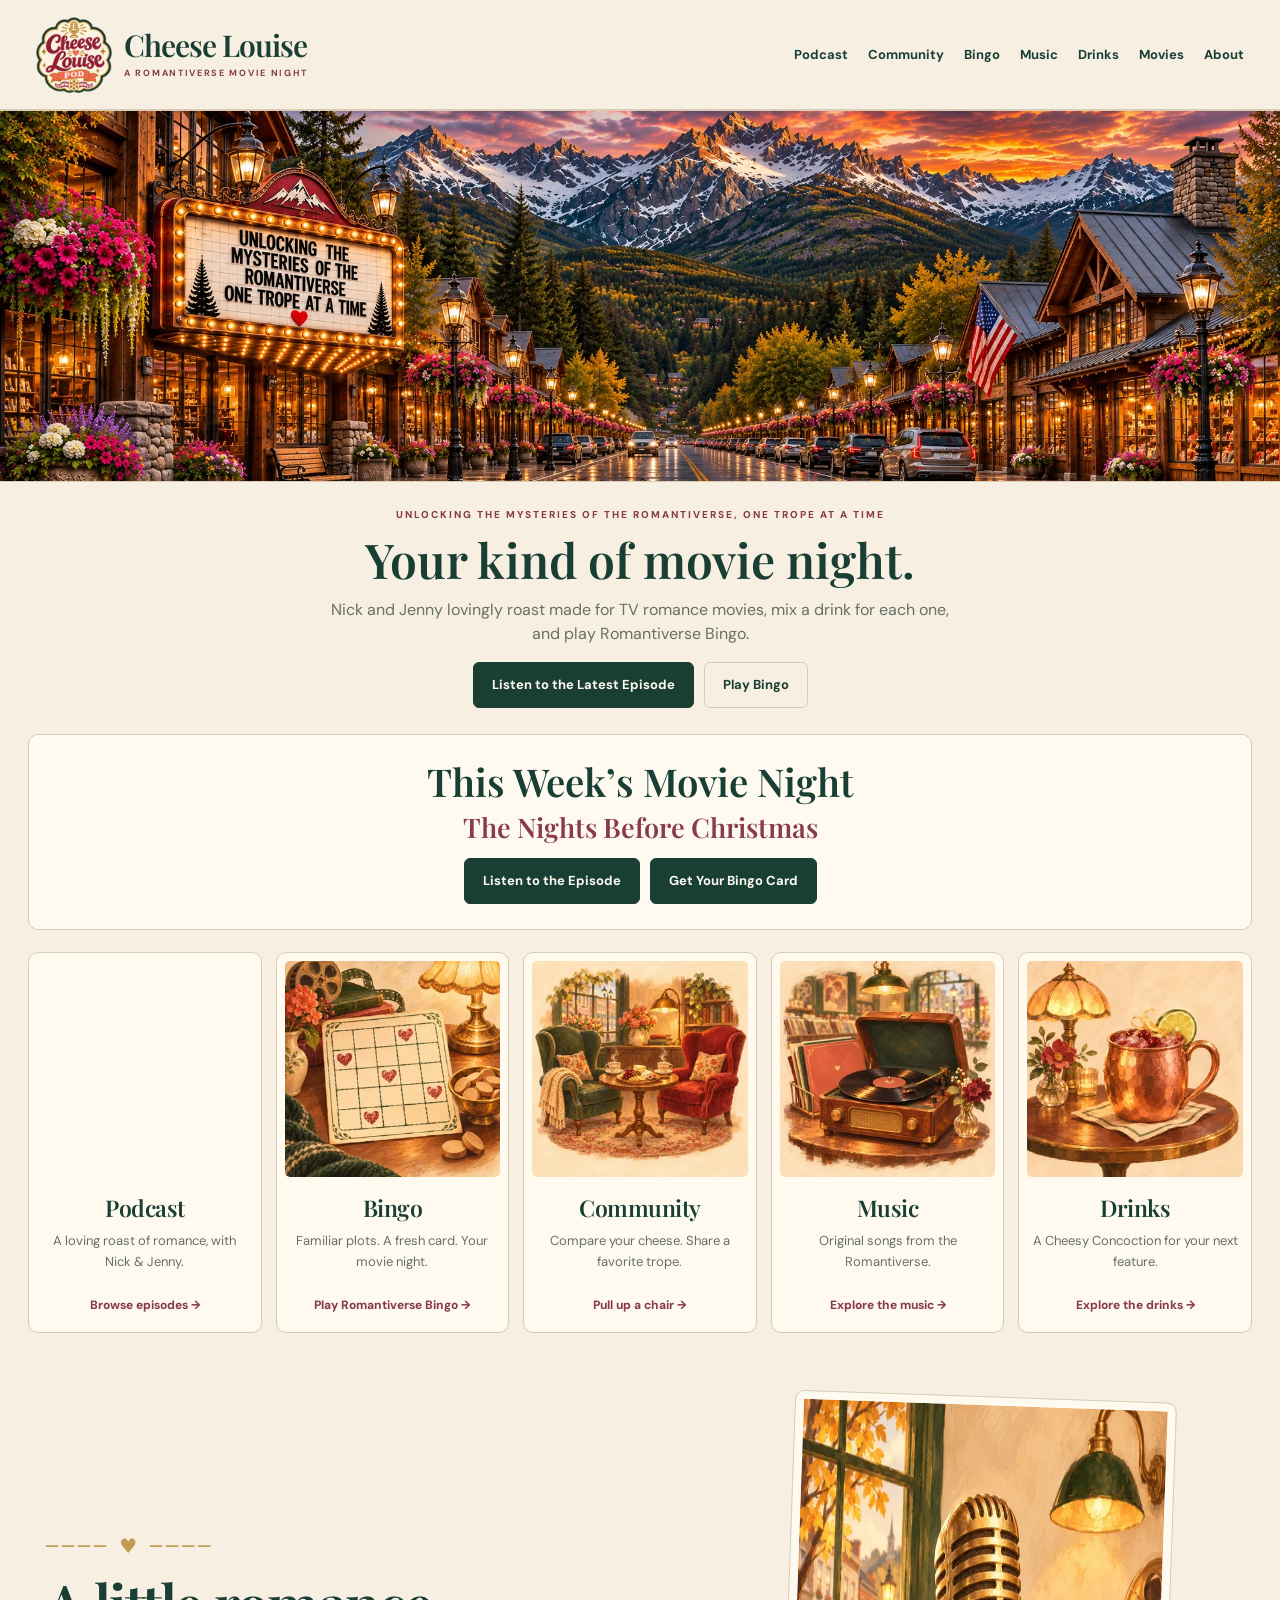
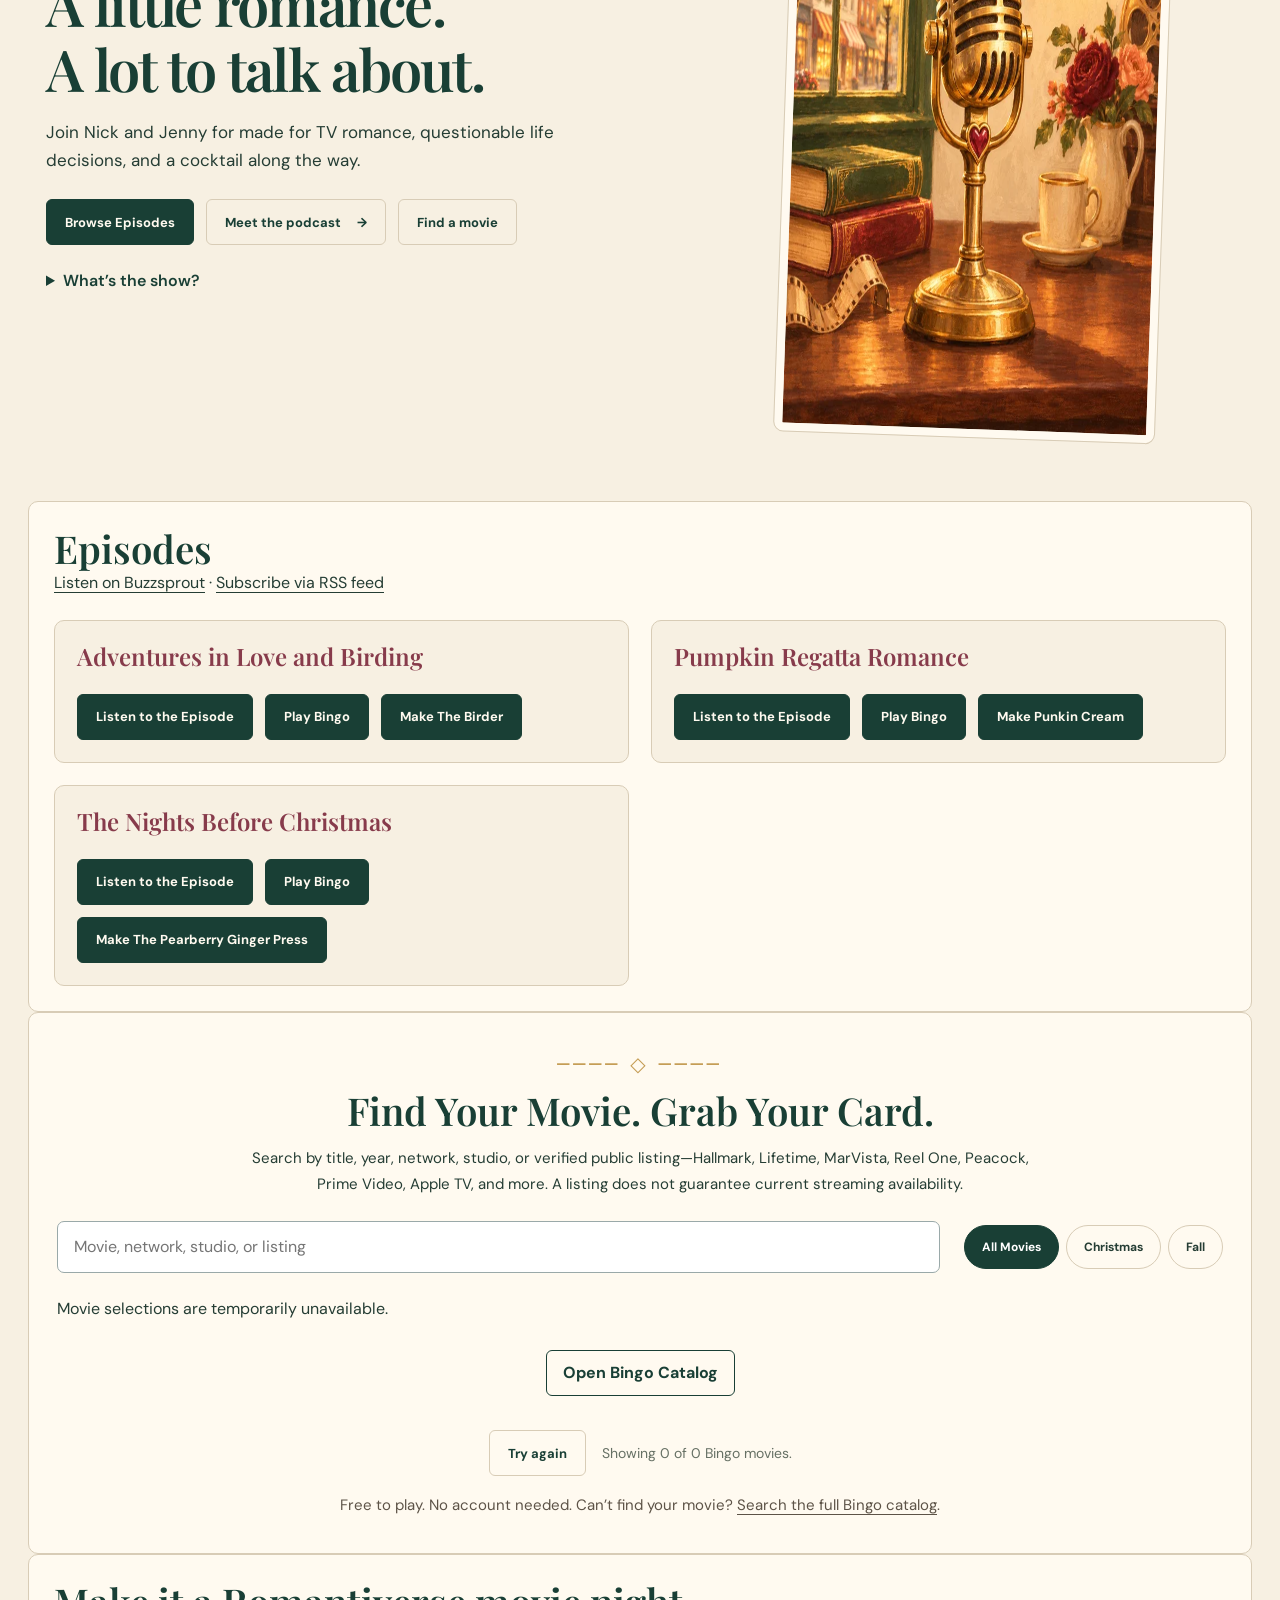
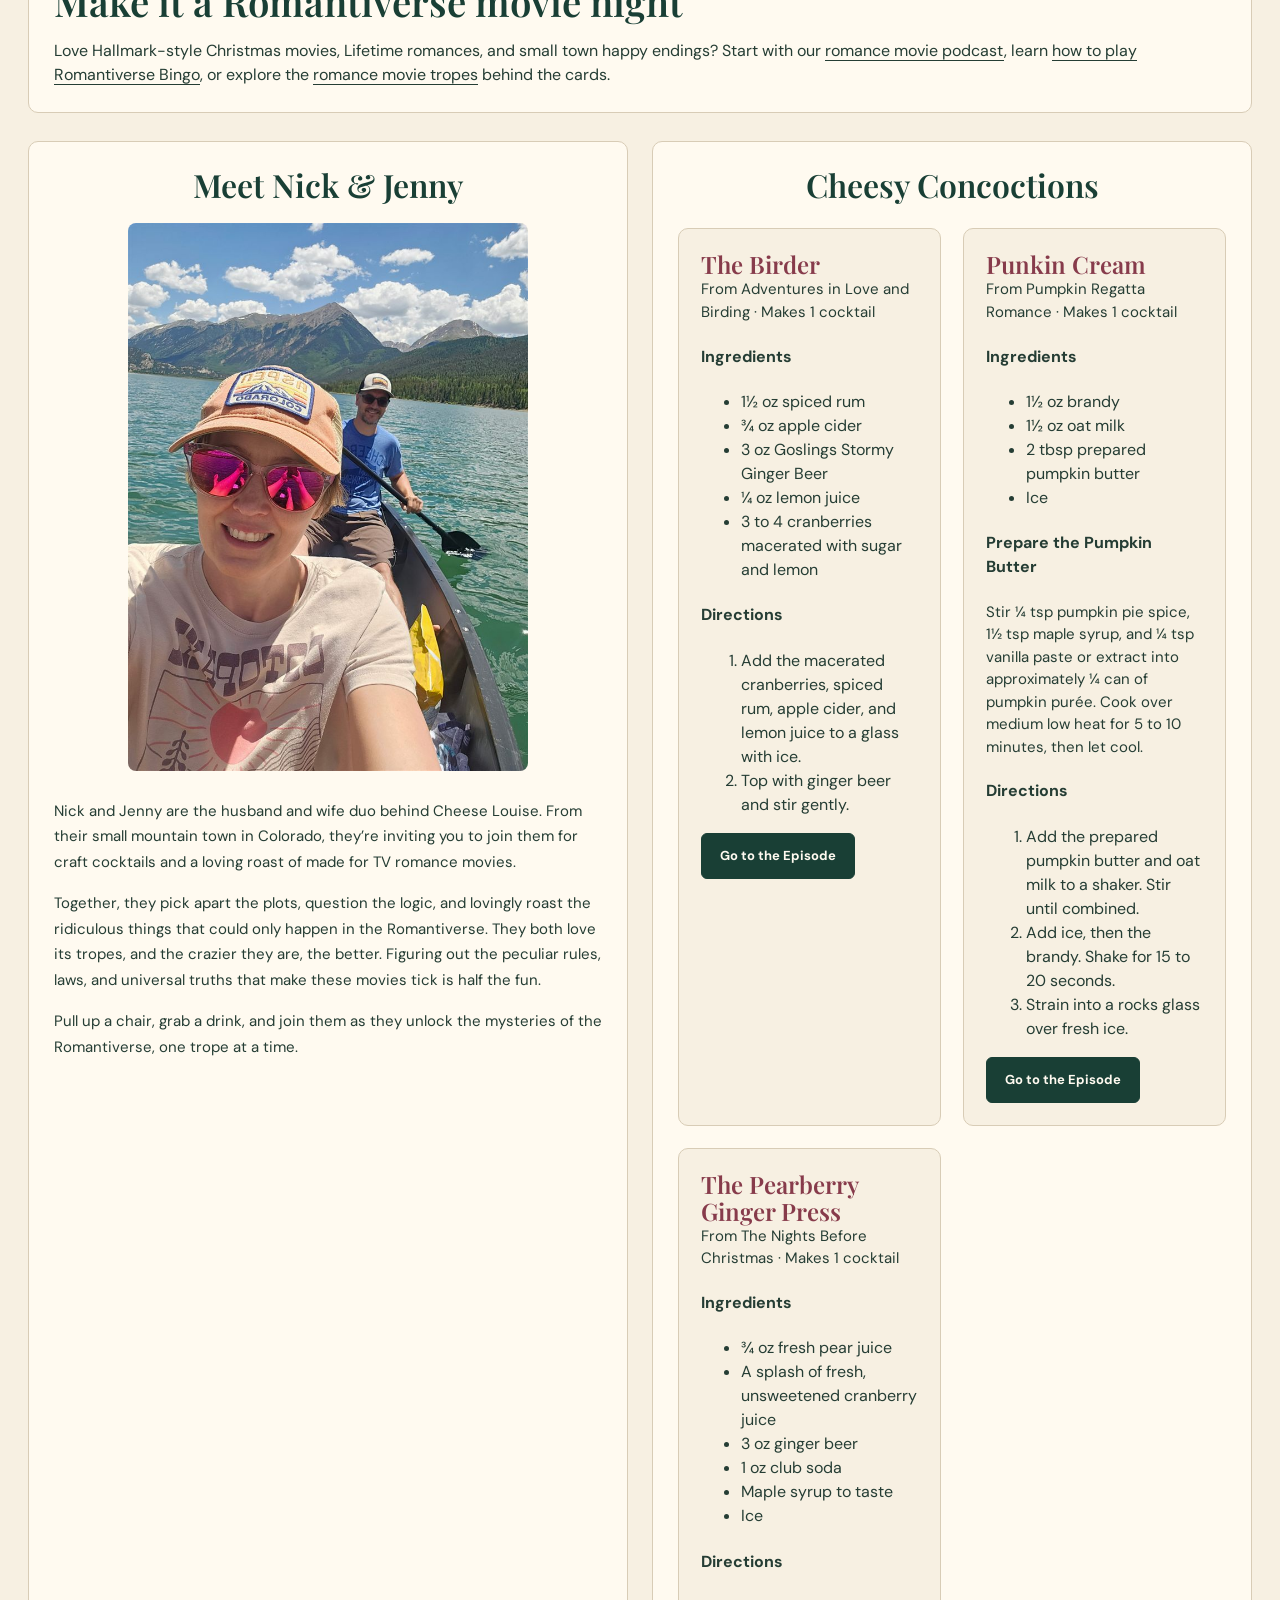
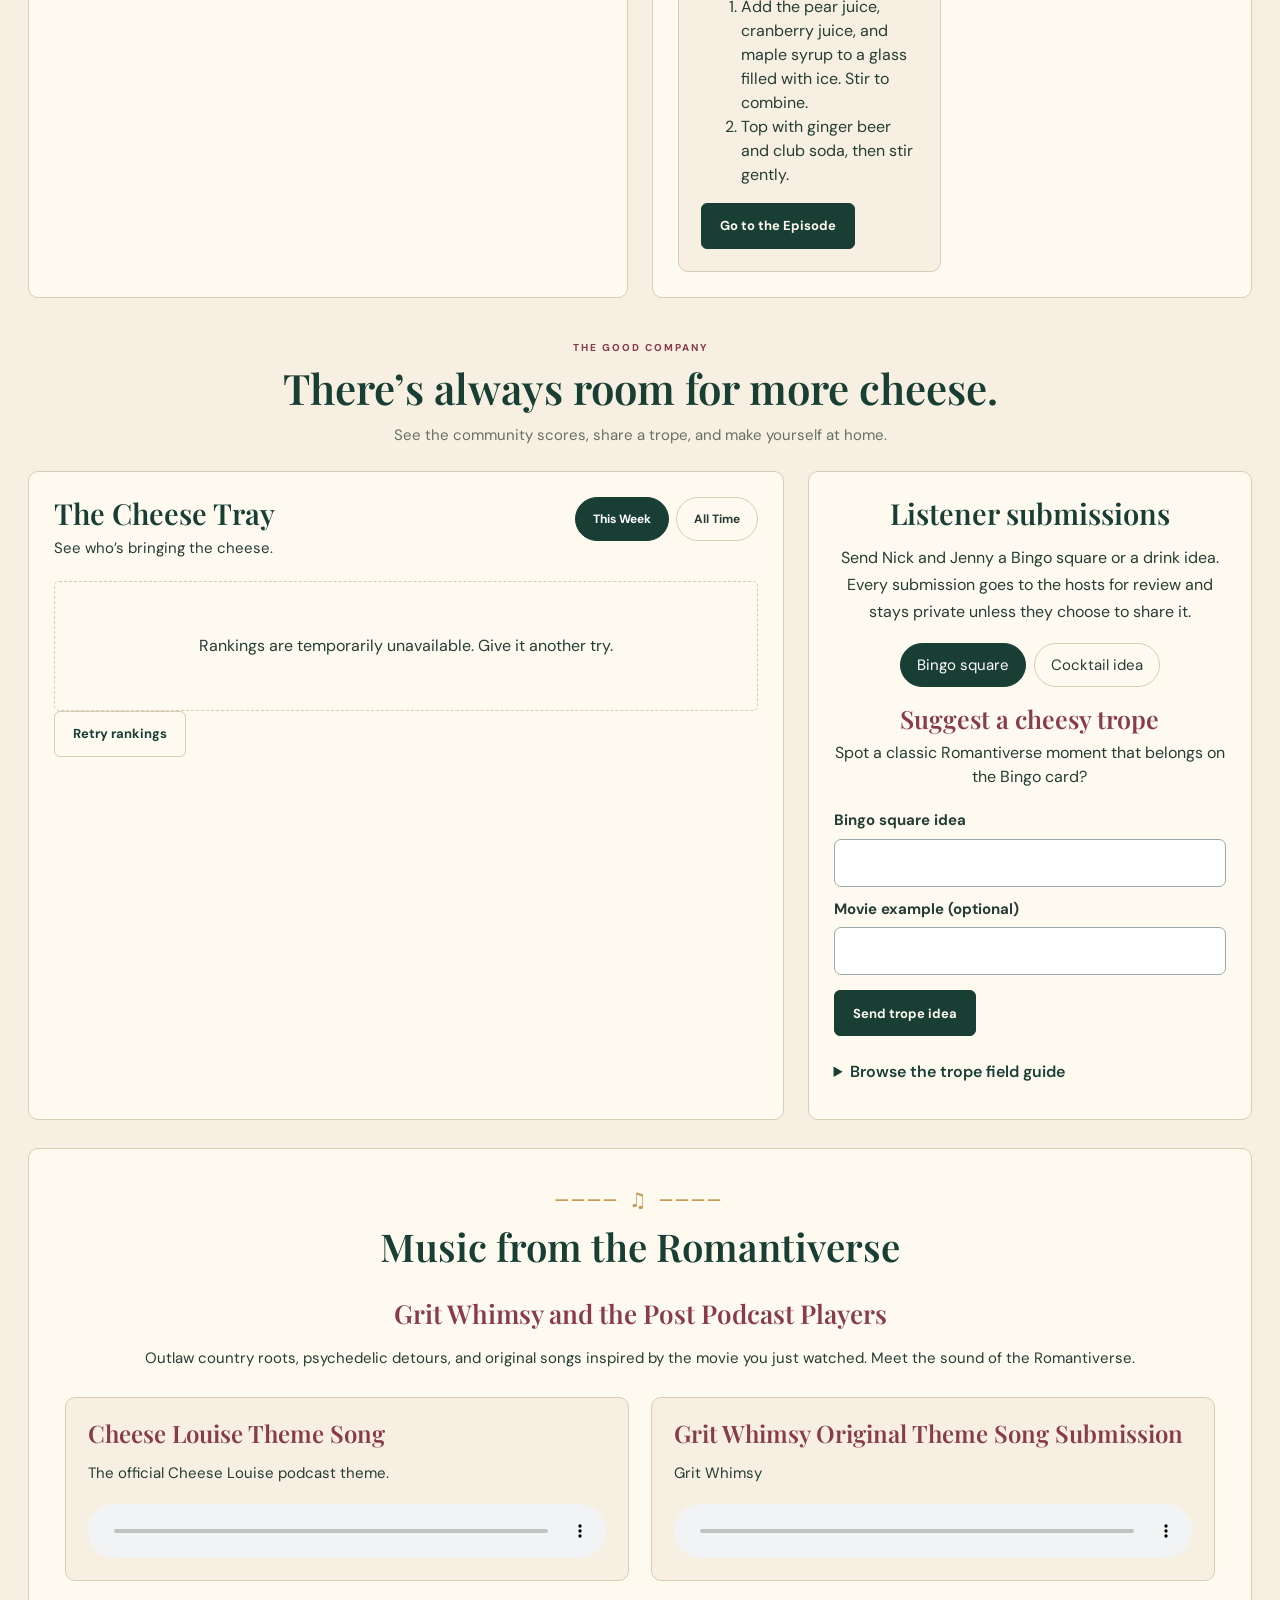
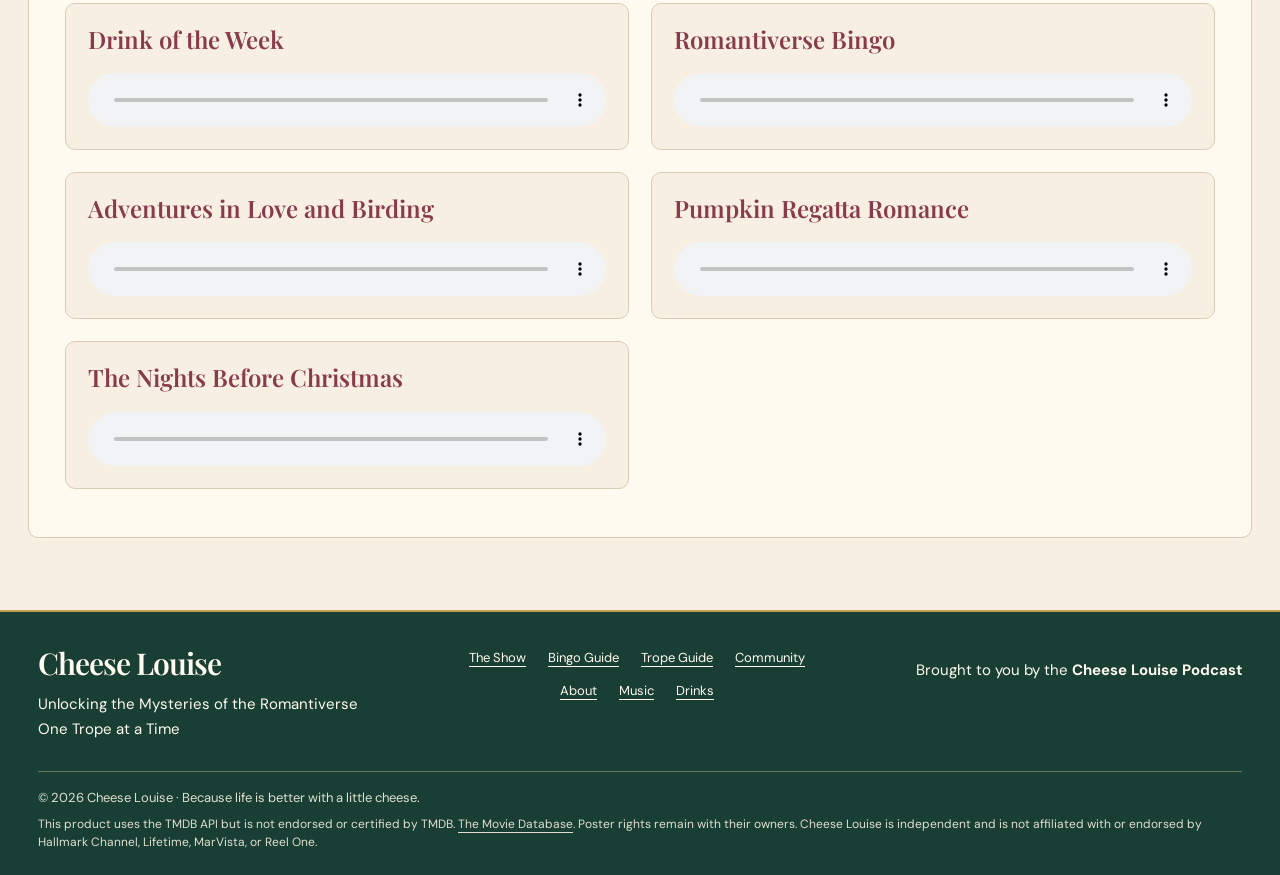
==== commit b77f23f1: "Add The Nights Before Christmas song to Music section" ====
--- a/index.html
+++ b/index.html
@@ -102,7 +102,7 @@
 </form><p class="listener-privacy">Please leave out personal details. We review each idea before sharing it.</p></div>
 </section>
 </div>
-<section id="music" class="panel music-section"><p class="ornament" aria-hidden="true">──── ♫ ────</p><h2>Music from the Romantiverse</h2><div class="music-copy"><h3>Grit Whimsy and the Post Podcast Players</h3><p>Outlaw country roots, psychedelic detours, and original songs inspired by the movie you just watched. Meet the sound of the Romantiverse.</p><div class="track-grid"><article class="track"><h3>Cheese Louise Theme Song</h3><p>The official Cheese Louise podcast theme.</p><audio controls preload="none" aria-label="Play Cheese Louise Theme Song"><source src="audio/cheese-louise-theme-final.mp3" type="audio/mpeg">Your browser does not support audio playback.</audio></article><article class="track"><h3>Grit Whimsy Original Theme Song Submission</h3><p>Grit Whimsy</p><audio controls preload="none" aria-label="Play Grit Whimsy Original Theme Song Submission"><source src="audio/grit-whimsy-original-theme-submission.mp3" type="audio/mpeg">Your browser does not support audio playback.</audio></article><article class="track"><h3>Drink of the Week</h3><audio controls preload="none" aria-label="Play Drink of the Week"><source src="audio/drink-of-the-week.mp3" type="audio/mpeg">Your browser does not support audio playback.</audio></article><article class="track"><h3>Romantiverse Bingo</h3><audio controls preload="none" aria-label="Play Romantiverse Bingo"><source src="audio/romantiverse-bingo.mp3" type="audio/mpeg">Your browser does not support audio playback.</audio></article><article class="track"><h3>Adventures in Love and Birding</h3><audio controls preload="none" aria-label="Play Adventures in Love and Birding"><source src="audio/adventures-in-love-and-birding.mp3" type="audio/mpeg">Your browser does not support audio playback.</audio></article><article class="track"><h3>Pumpkin Regatta Romance</h3><audio controls preload="none" aria-label="Play Pumpkin Regatta Romance"><source src="audio/pumpkin-regatta-romance.mp3" type="audio/mpeg">Your browser does not support audio playback.</audio></article></div></div></section>
+<section id="music" class="panel music-section"><p class="ornament" aria-hidden="true">──── ♫ ────</p><h2>Music from the Romantiverse</h2><div class="music-copy"><h3>Grit Whimsy and the Post Podcast Players</h3><p>Outlaw country roots, psychedelic detours, and original songs inspired by the movie you just watched. Meet the sound of the Romantiverse.</p><div class="track-grid"><article class="track"><h3>Cheese Louise Theme Song</h3><p>The official Cheese Louise podcast theme.</p><audio controls preload="none" aria-label="Play Cheese Louise Theme Song"><source src="audio/cheese-louise-theme-final.mp3" type="audio/mpeg">Your browser does not support audio playback.</audio></article><article class="track"><h3>Grit Whimsy Original Theme Song Submission</h3><p>Grit Whimsy</p><audio controls preload="none" aria-label="Play Grit Whimsy Original Theme Song Submission"><source src="audio/grit-whimsy-original-theme-submission.mp3" type="audio/mpeg">Your browser does not support audio playback.</audio></article><article class="track"><h3>Drink of the Week</h3><audio controls preload="none" aria-label="Play Drink of the Week"><source src="audio/drink-of-the-week.mp3" type="audio/mpeg">Your browser does not support audio playback.</audio></article><article class="track"><h3>Romantiverse Bingo</h3><audio controls preload="none" aria-label="Play Romantiverse Bingo"><source src="audio/romantiverse-bingo.mp3" type="audio/mpeg">Your browser does not support audio playback.</audio></article><article class="track"><h3>Adventures in Love and Birding</h3><audio controls preload="none" aria-label="Play Adventures in Love and Birding"><source src="audio/adventures-in-love-and-birding.mp3" type="audio/mpeg">Your browser does not support audio playback.</audio></article><article class="track"><h3>Pumpkin Regatta Romance</h3><audio controls preload="none" aria-label="Play Pumpkin Regatta Romance"><source src="audio/pumpkin-regatta-romance.mp3" type="audio/mpeg">Your browser does not support audio playback.</audio></article><article class="track"><h3>The Nights Before Christmas</h3><audio controls preload="none" aria-label="Play The Nights Before Christmas"><source src="audio/the-nights-before-christmas.m4a" type="audio/mp4">Your browser does not support audio playback.</audio></article></div></div></section>
 </div>
 </main>
 <footer><div class="footer-main"><div><a class="brand" href="#home">Cheese Louise</a><p>Unlocking the Mysteries of the Romantiverse<br>One Trope at a Time</p></div><nav aria-label="Footer navigation"><a href="romance-movie-podcast.html">The Show</a><a href="hallmark-movie-bingo.html">Bingo Guide</a><a href="romance-movie-tropes.html">Trope Guide</a><a href="#community">Community</a><a href="#about">About</a><a href="#music">Music</a><a href="#cocktails">Drinks</a></nav><p>Brought to you by the <strong>Cheese Louise Podcast</strong></p></div><div class="footer-fine"><span>© <span data-year>2026</span> Cheese Louise · Because life is better with a little cheese.</span><small>This product uses the TMDB API but is not endorsed or certified by TMDB. <a href="https://www.themoviedb.org/">The Movie Database</a>. Poster rights remain with their owners. Cheese Louise is independent and is not affiliated with or endorsed by Hallmark Channel, Lifetime, MarVista, or Reel One.</small></div></footer>
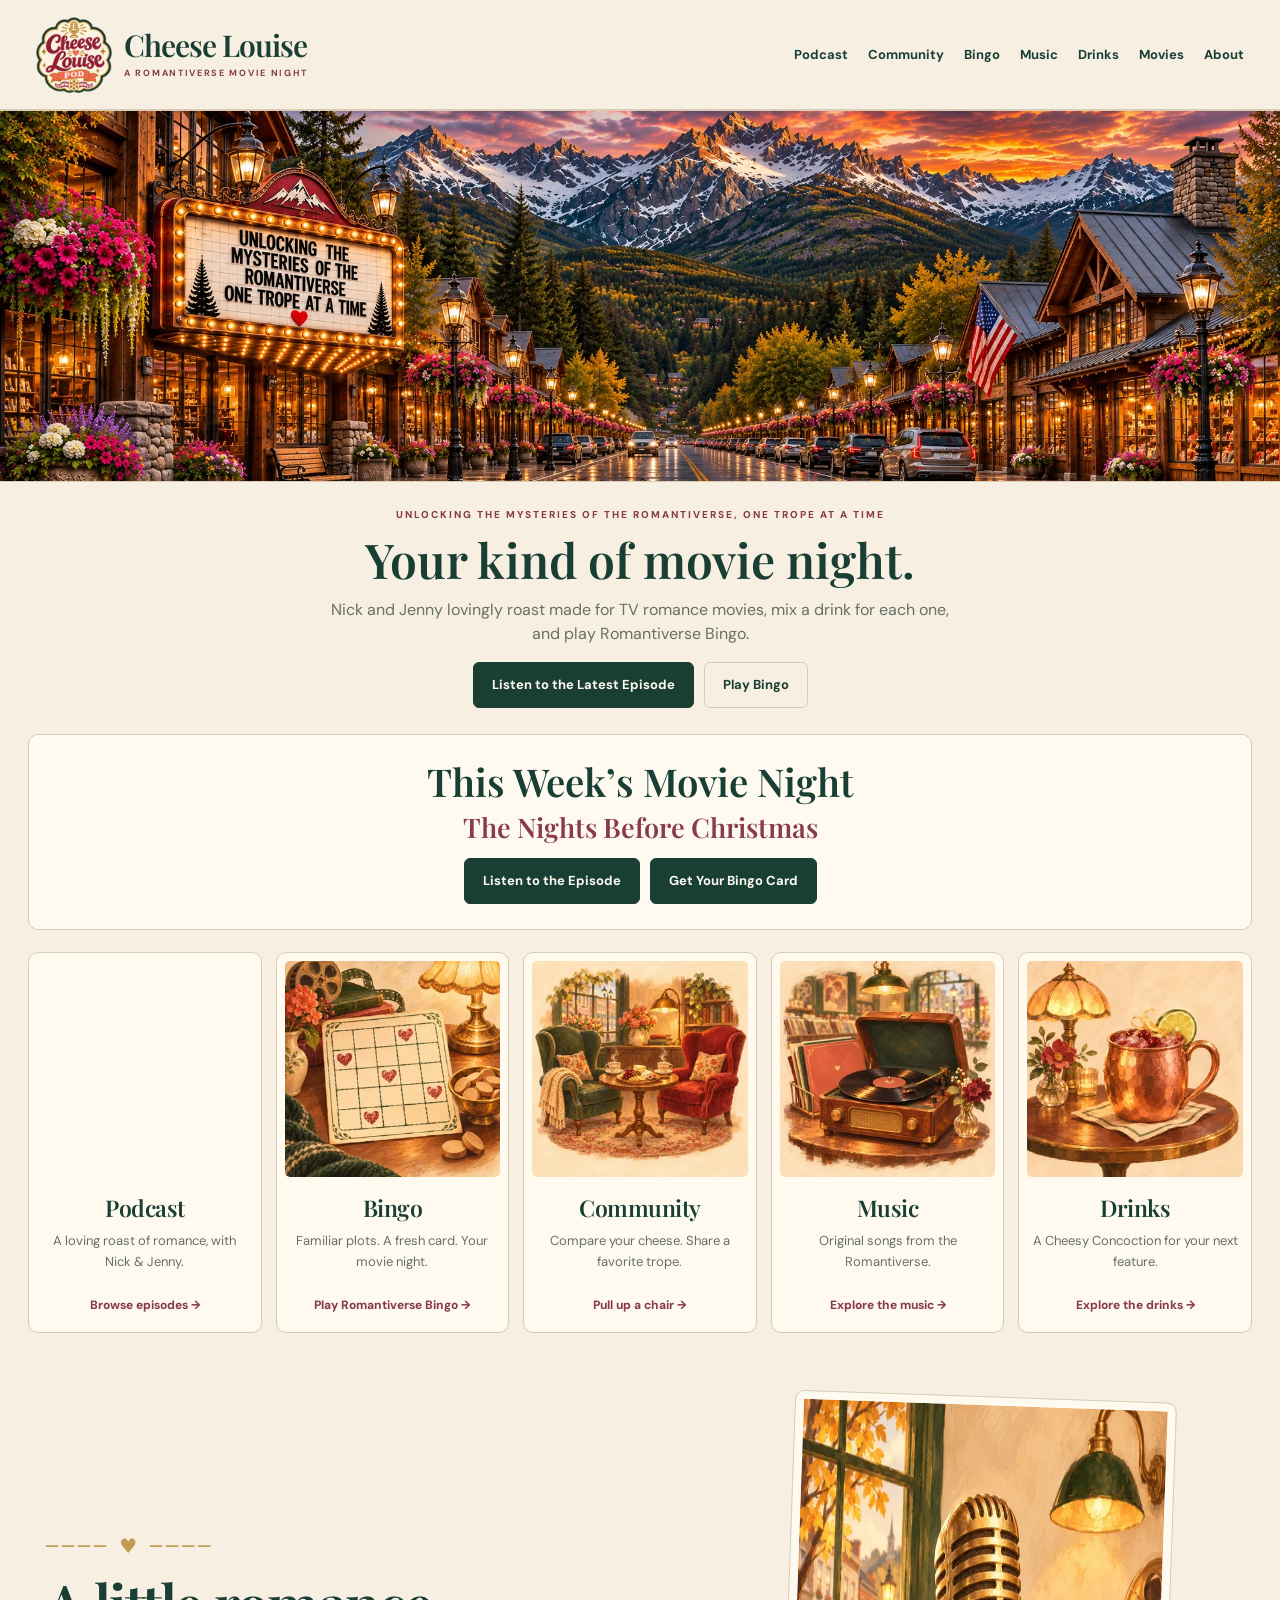
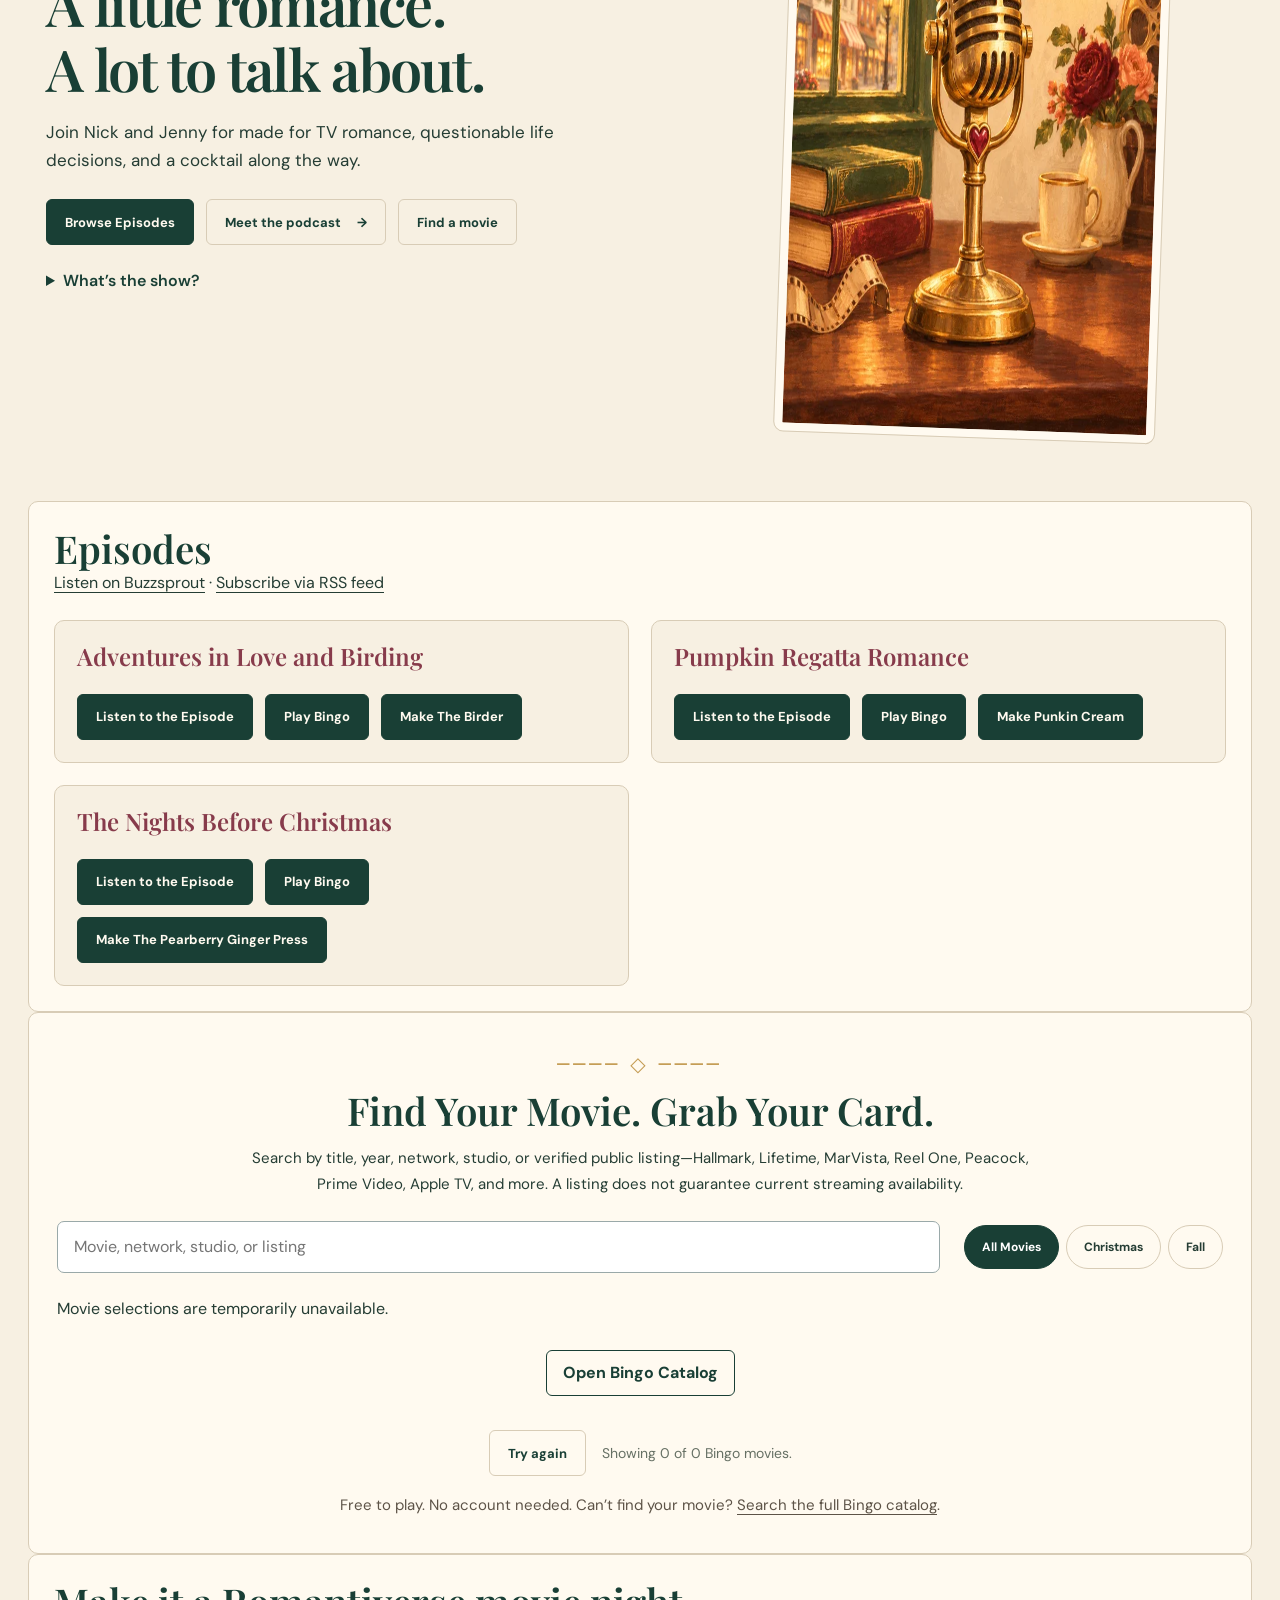
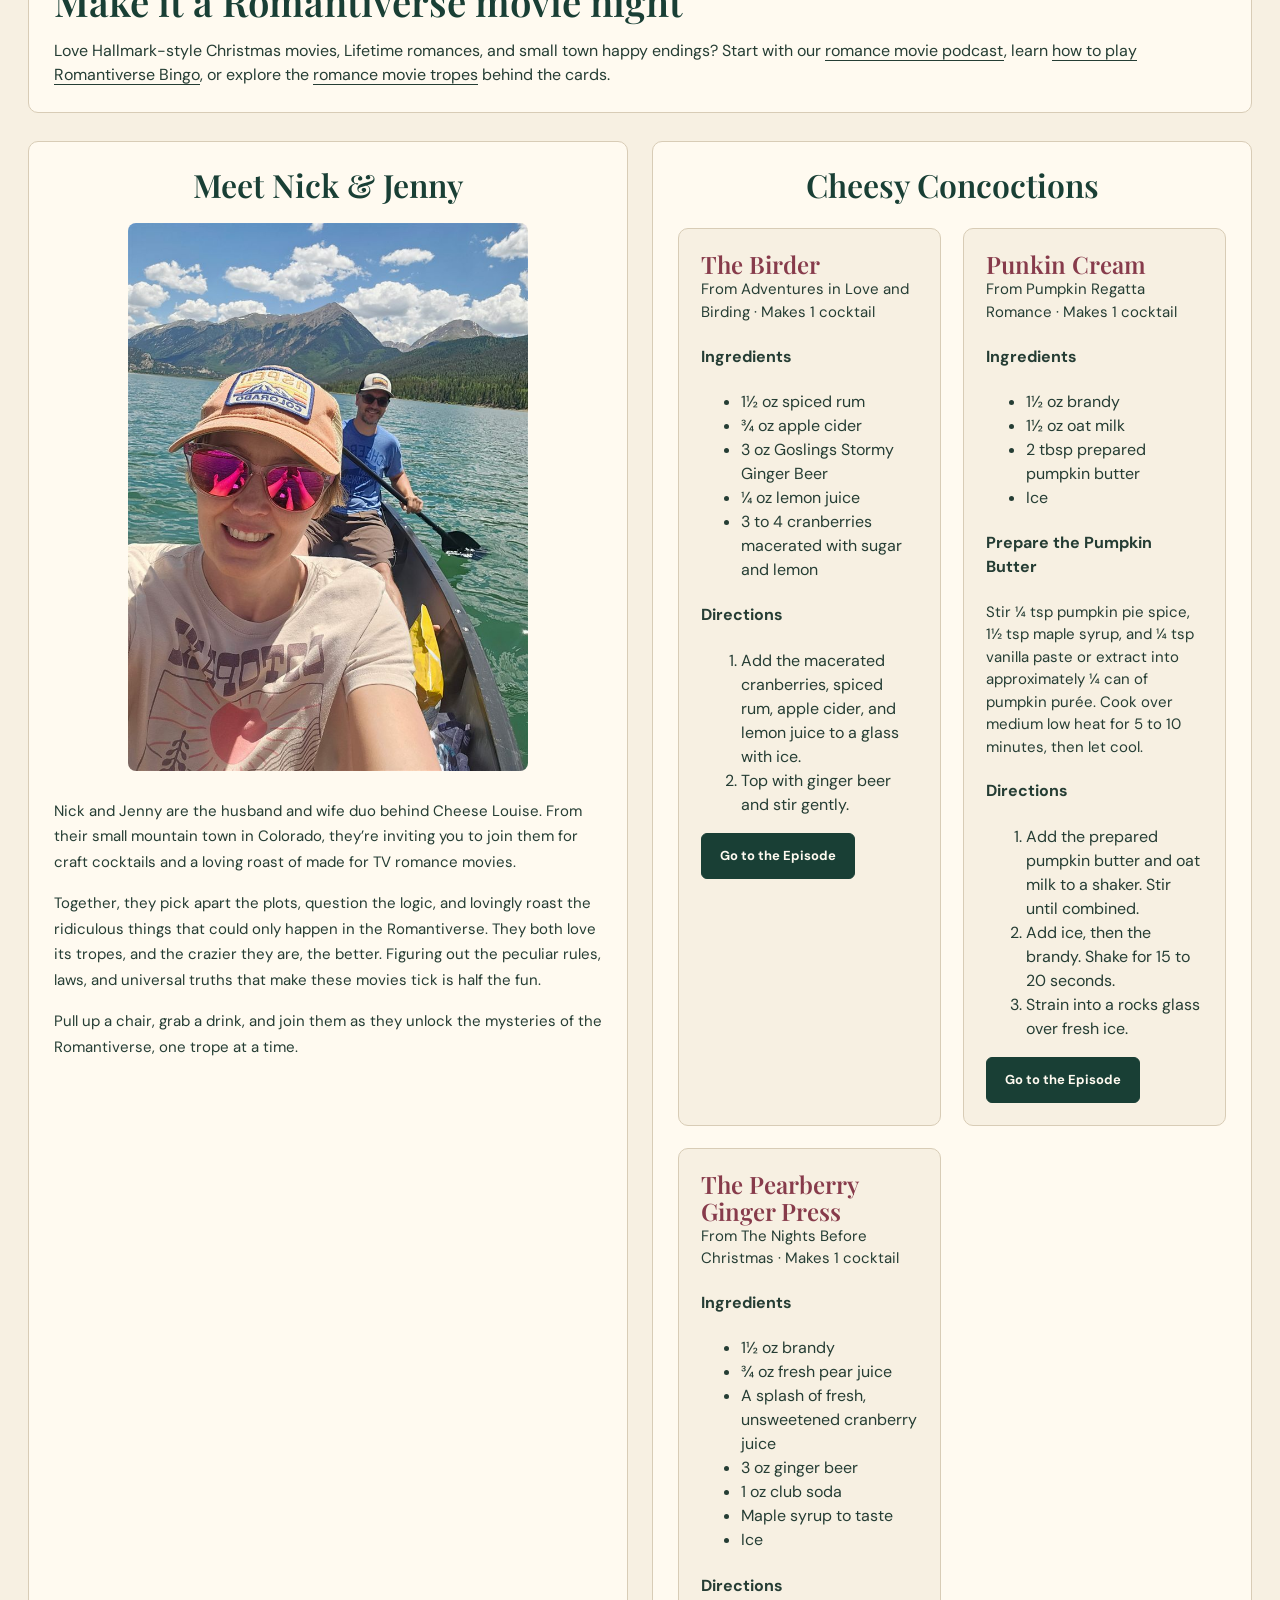
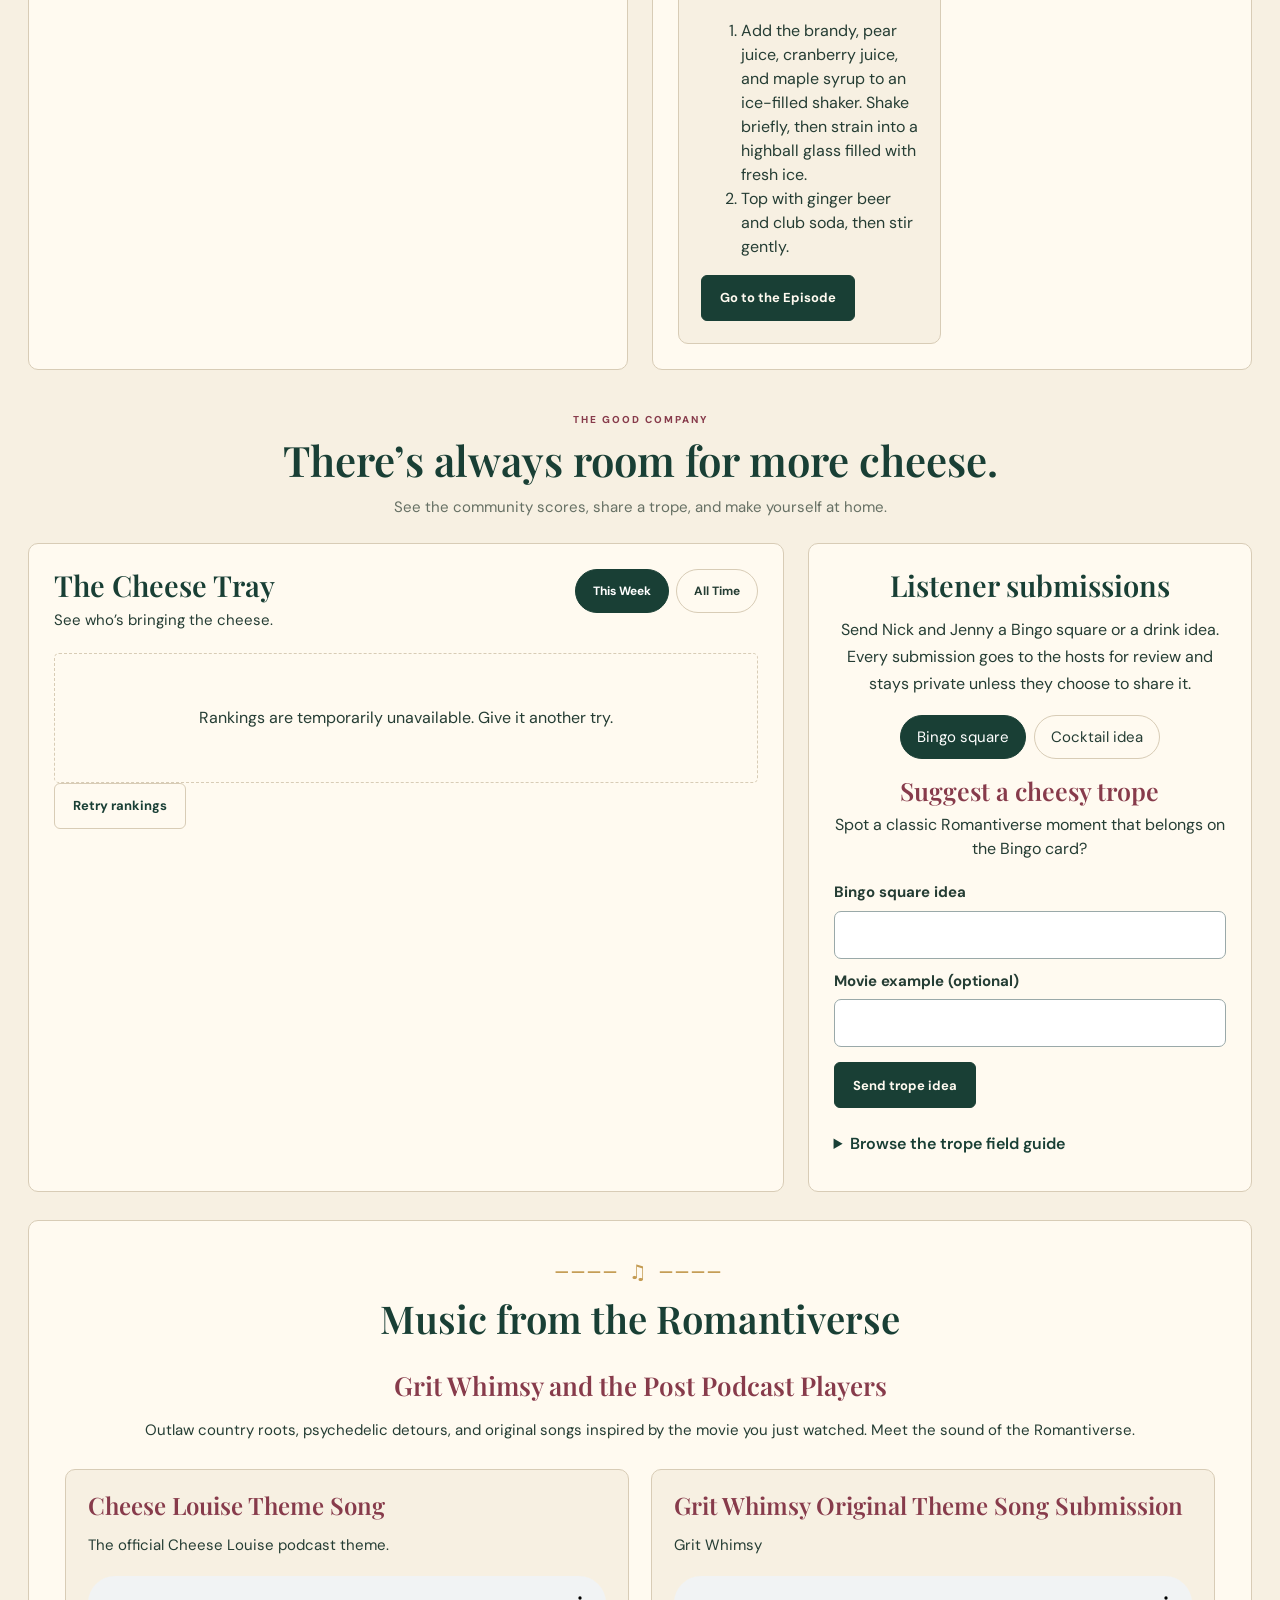
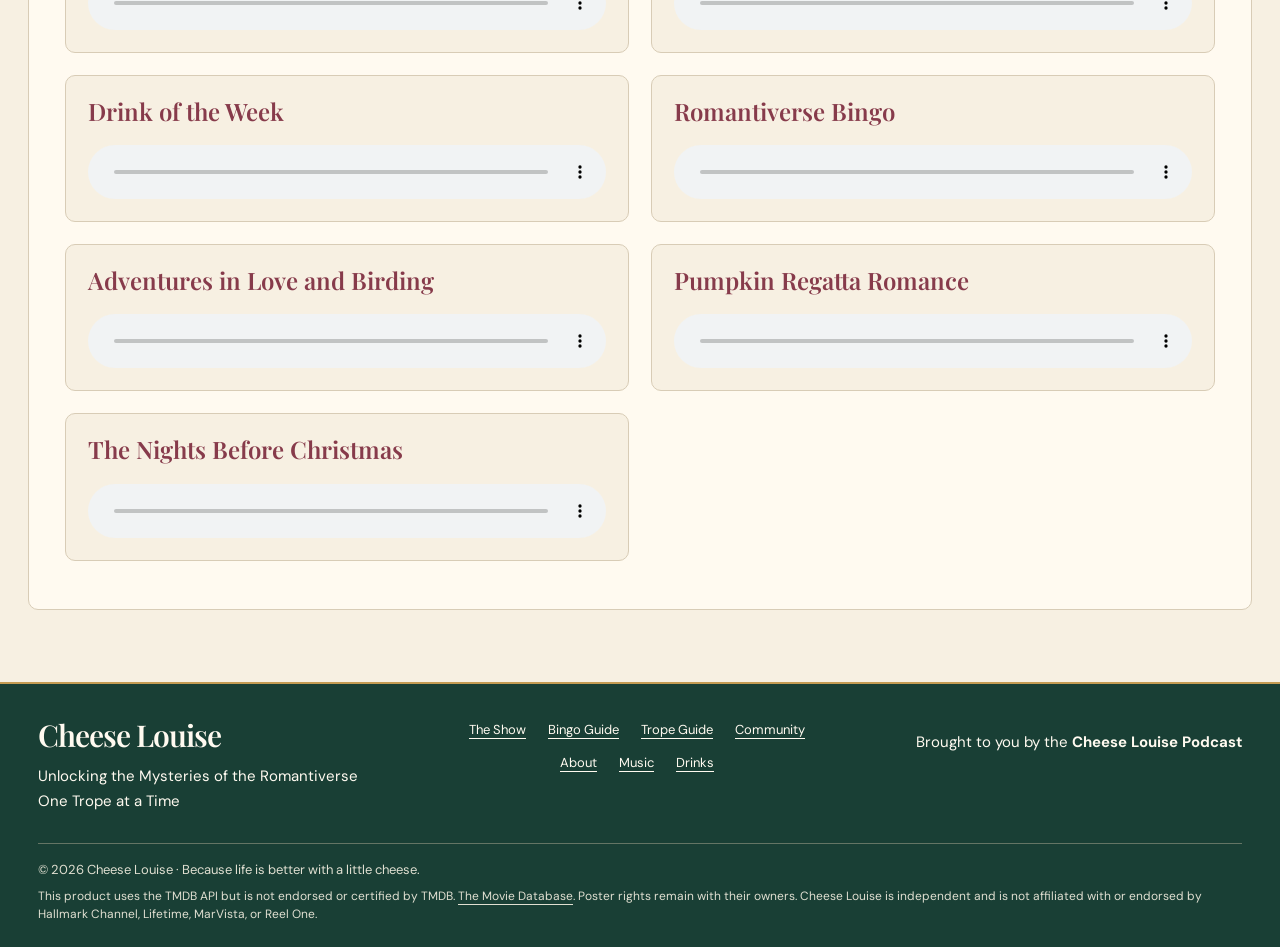
==== commit dddf7061: "Bust cached homepage recipe loader" ====
--- a/index.html
+++ b/index.html
@@ -106,5 +106,5 @@
 </div>
 </main>
 <footer><div class="footer-main"><div><a class="brand" href="#home">Cheese Louise</a><p>Unlocking the Mysteries of the Romantiverse<br>One Trope at a Time</p></div><nav aria-label="Footer navigation"><a href="romance-movie-podcast.html">The Show</a><a href="hallmark-movie-bingo.html">Bingo Guide</a><a href="romance-movie-tropes.html">Trope Guide</a><a href="#community">Community</a><a href="#about">About</a><a href="#music">Music</a><a href="#cocktails">Drinks</a></nav><p>Brought to you by the <strong>Cheese Louise Podcast</strong></p></div><div class="footer-fine"><span>© <span data-year>2026</span> Cheese Louise · Because life is better with a little cheese.</span><small>This product uses the TMDB API but is not endorsed or certified by TMDB. <a href="https://www.themoviedb.org/">The Movie Database</a>. Poster rights remain with their owners. Cheese Louise is independent and is not affiliated with or endorsed by Hallmark Channel, Lifetime, MarVista, or Reel One.</small></div></footer>
-<script src="homepage.js?v=next-week-1" defer></script><script src="published-posters.js?v=movie-night-1" defer></script><script src="cheese-tray.js?v=movie-night-1" defer></script>
+<script src="homepage.js?v=pearberry-brandy-1" defer></script><script src="published-posters.js?v=movie-night-1" defer></script><script src="cheese-tray.js?v=movie-night-1" defer></script>
 </body></html>
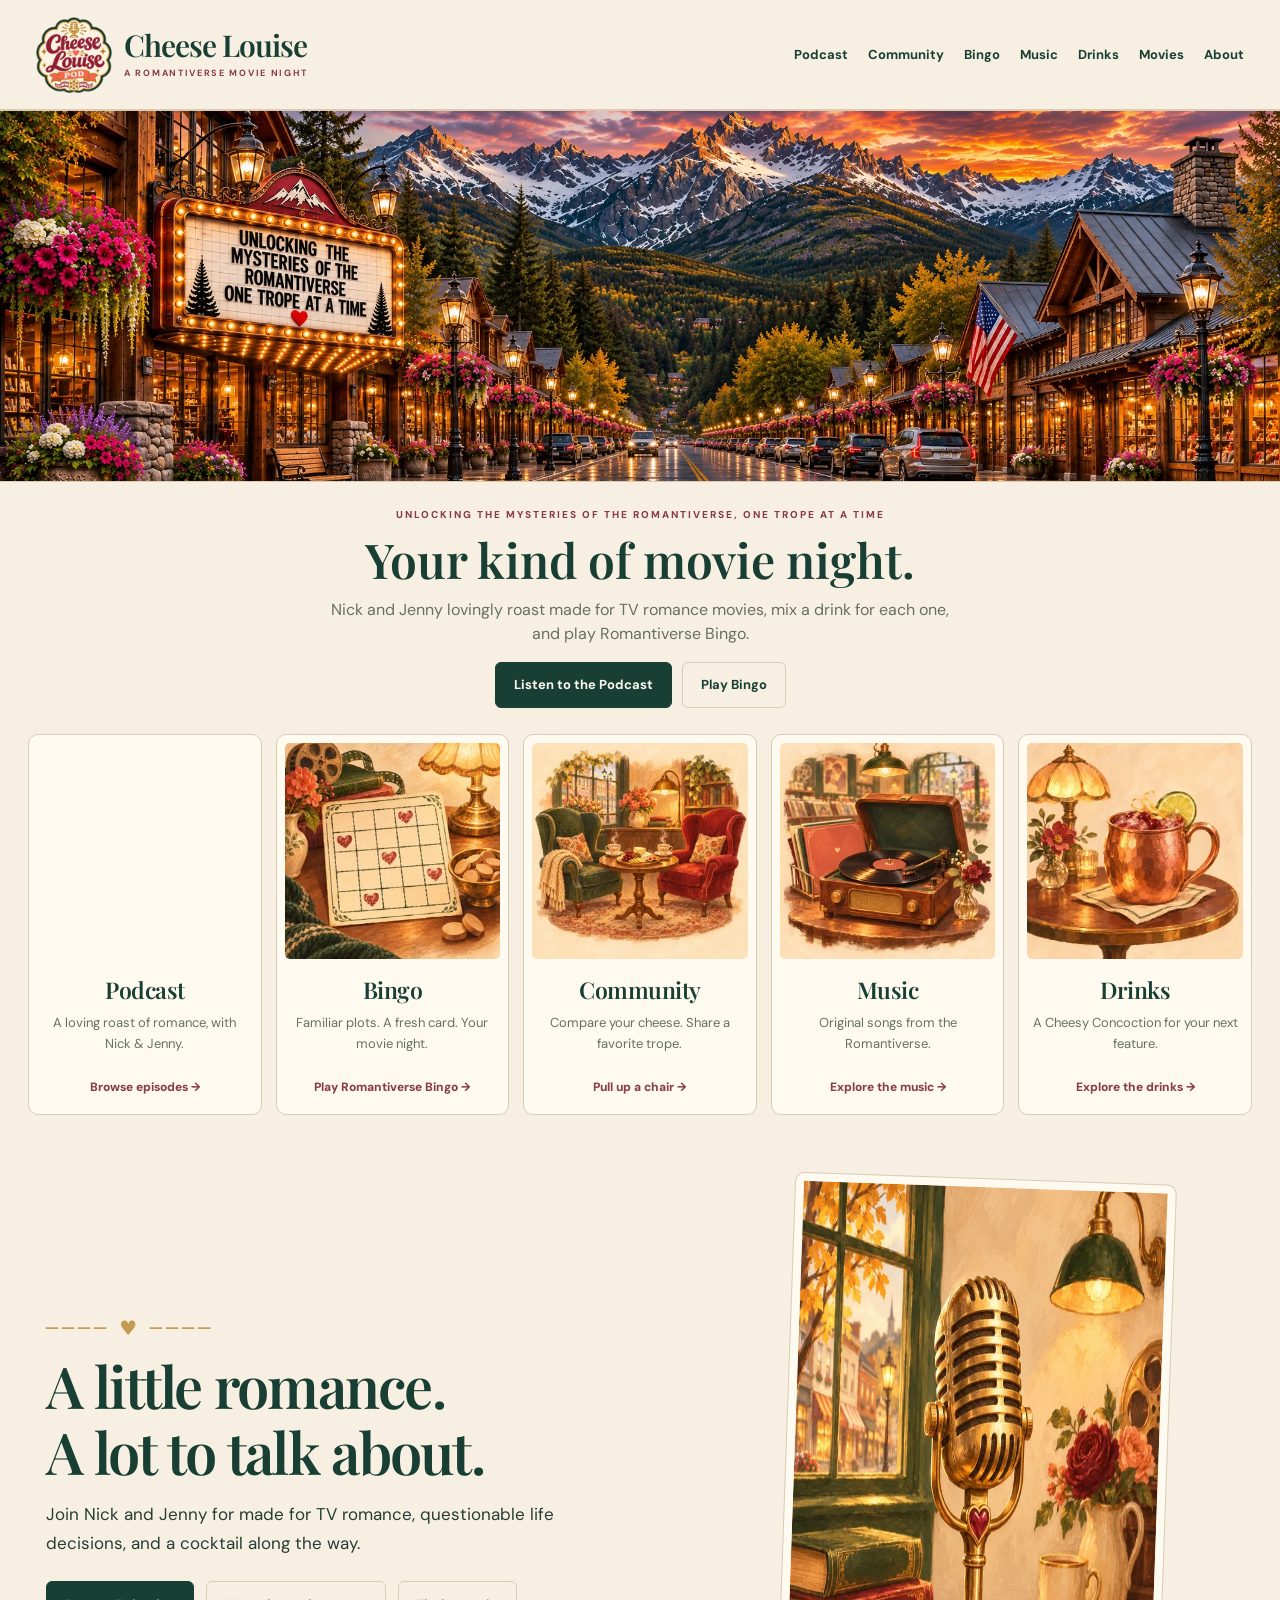
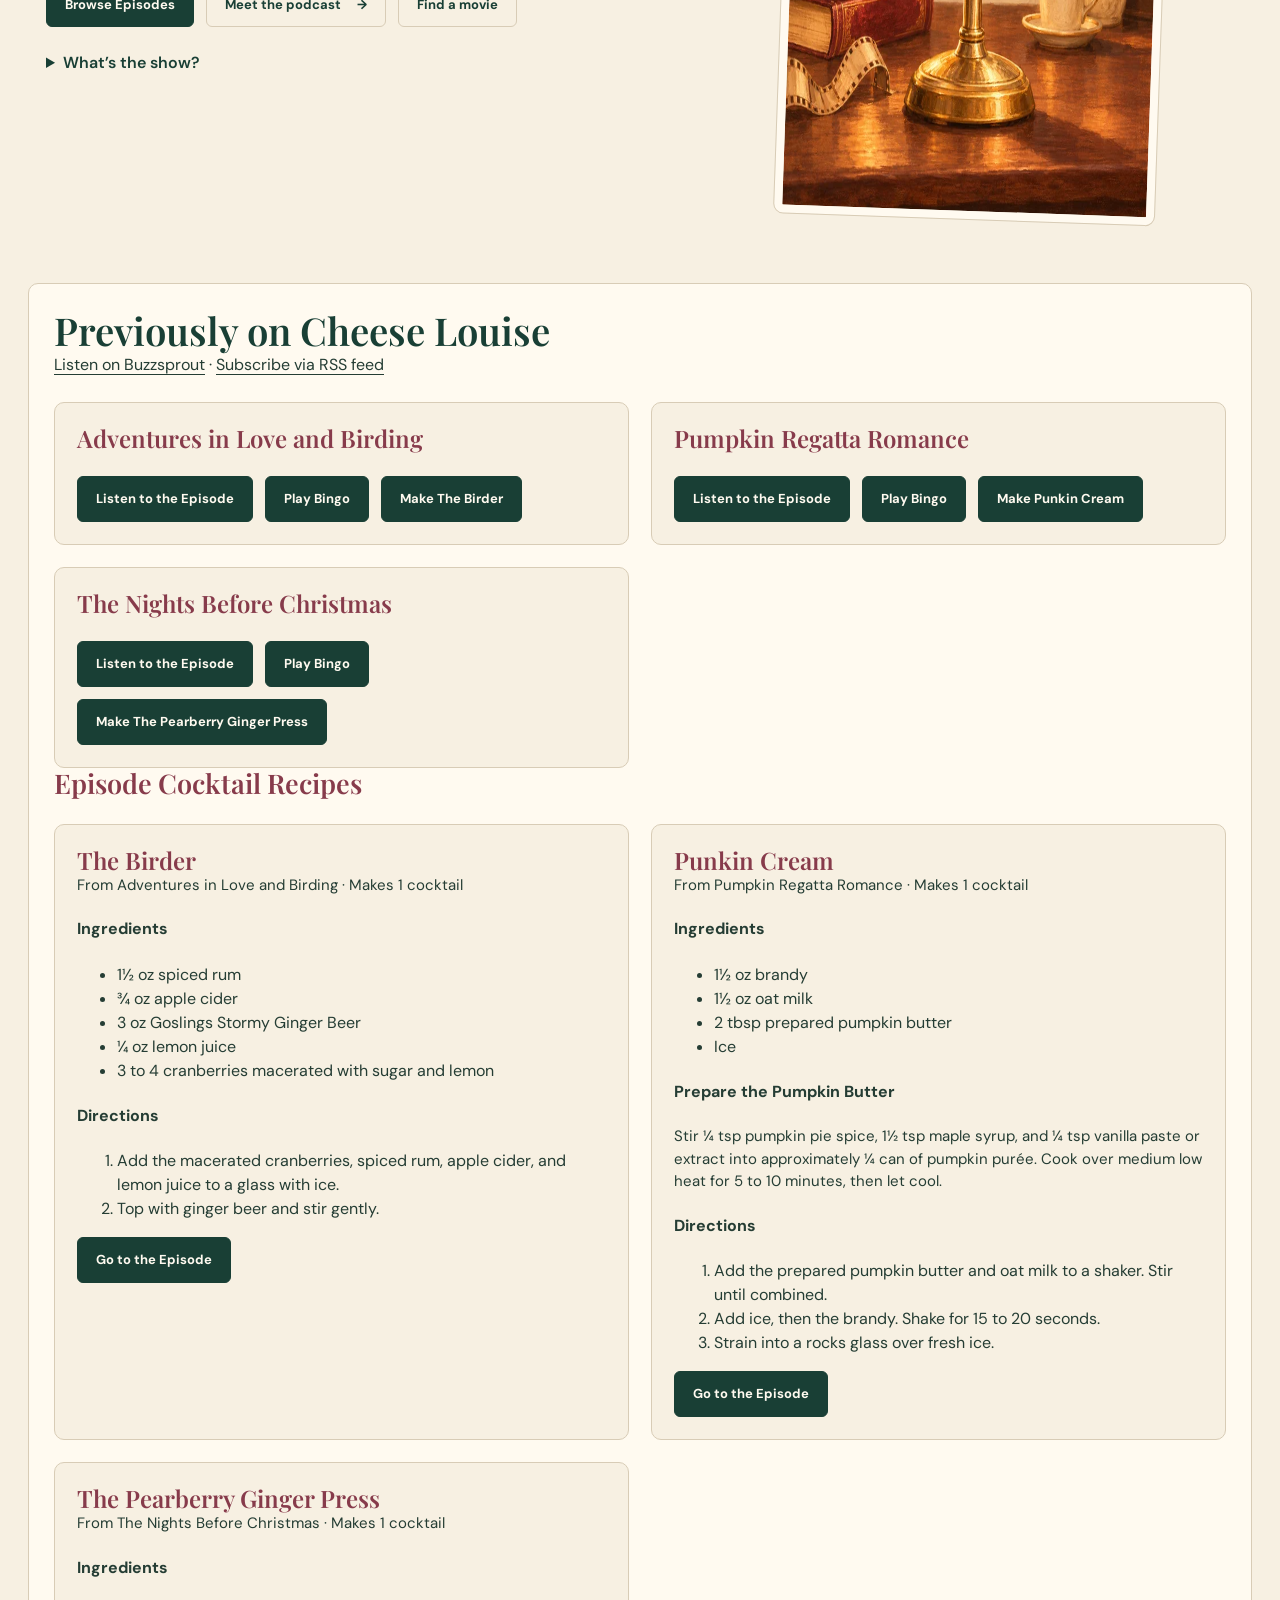
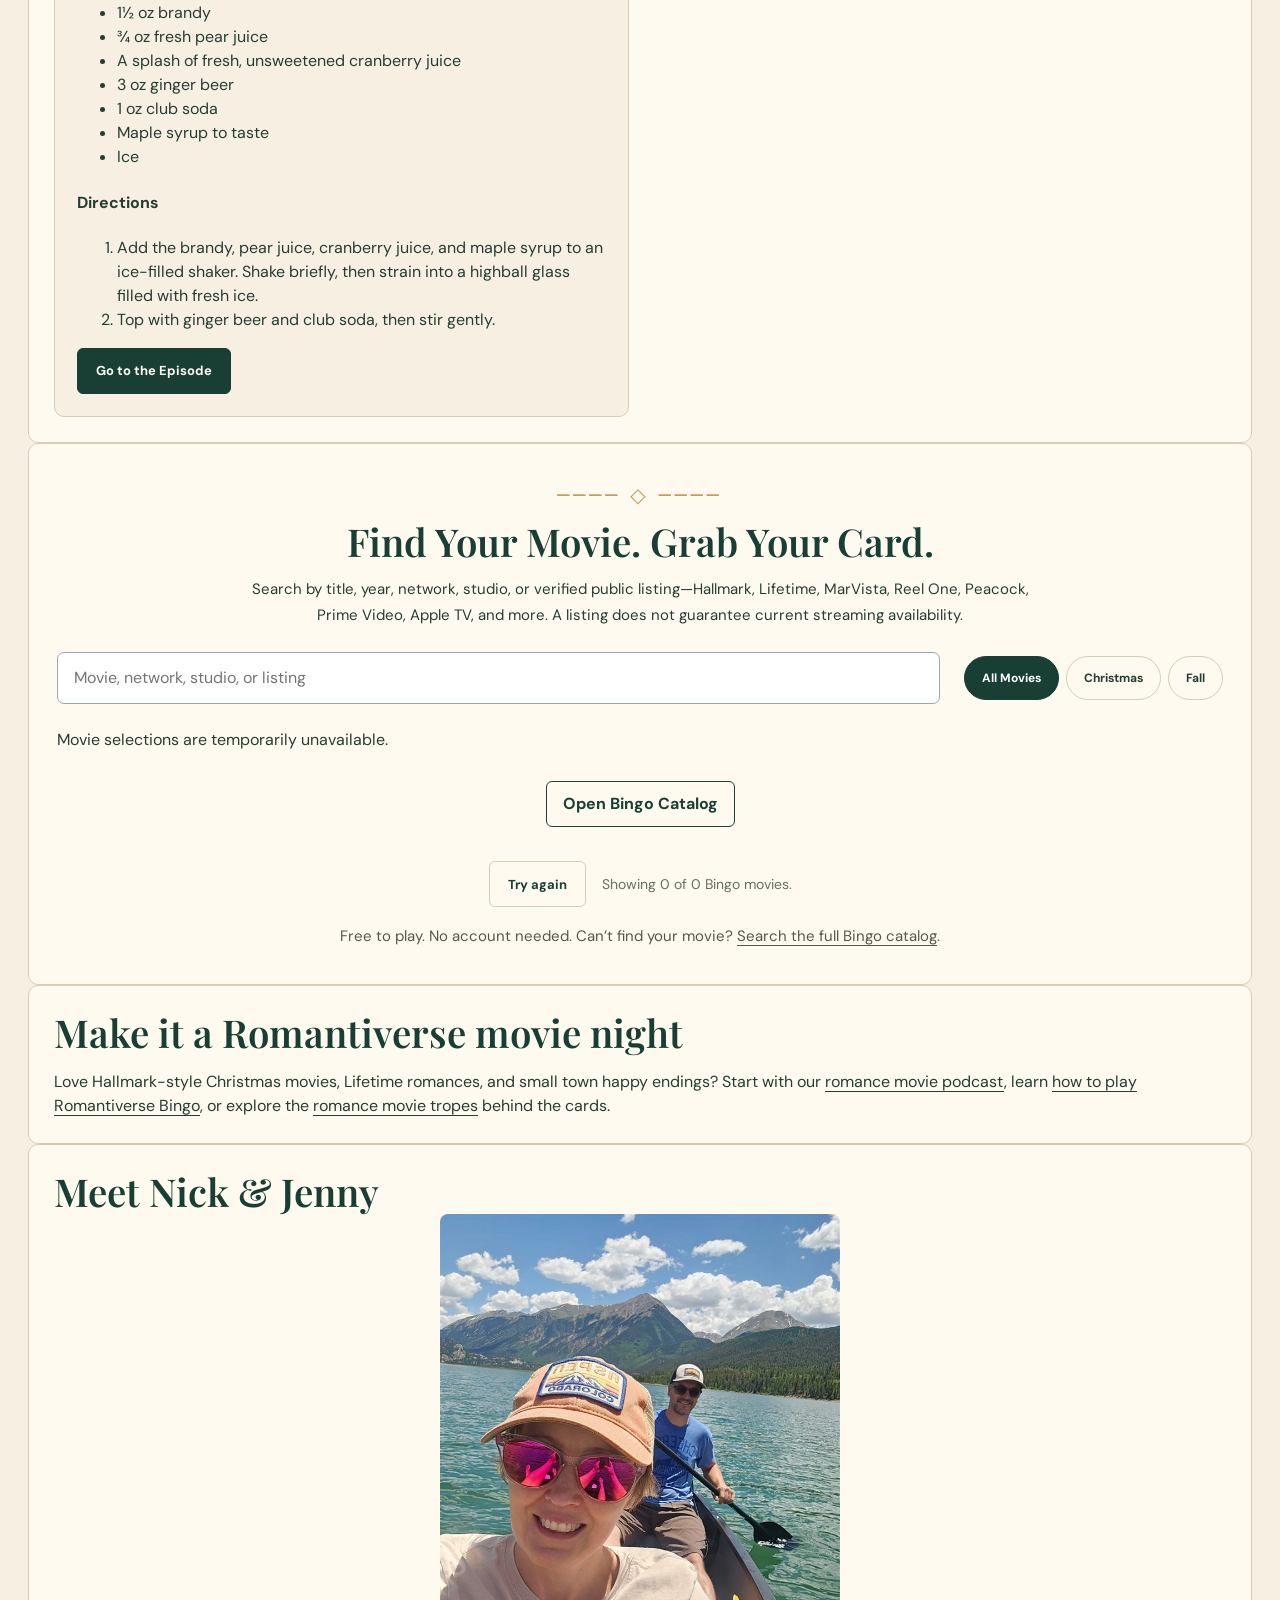
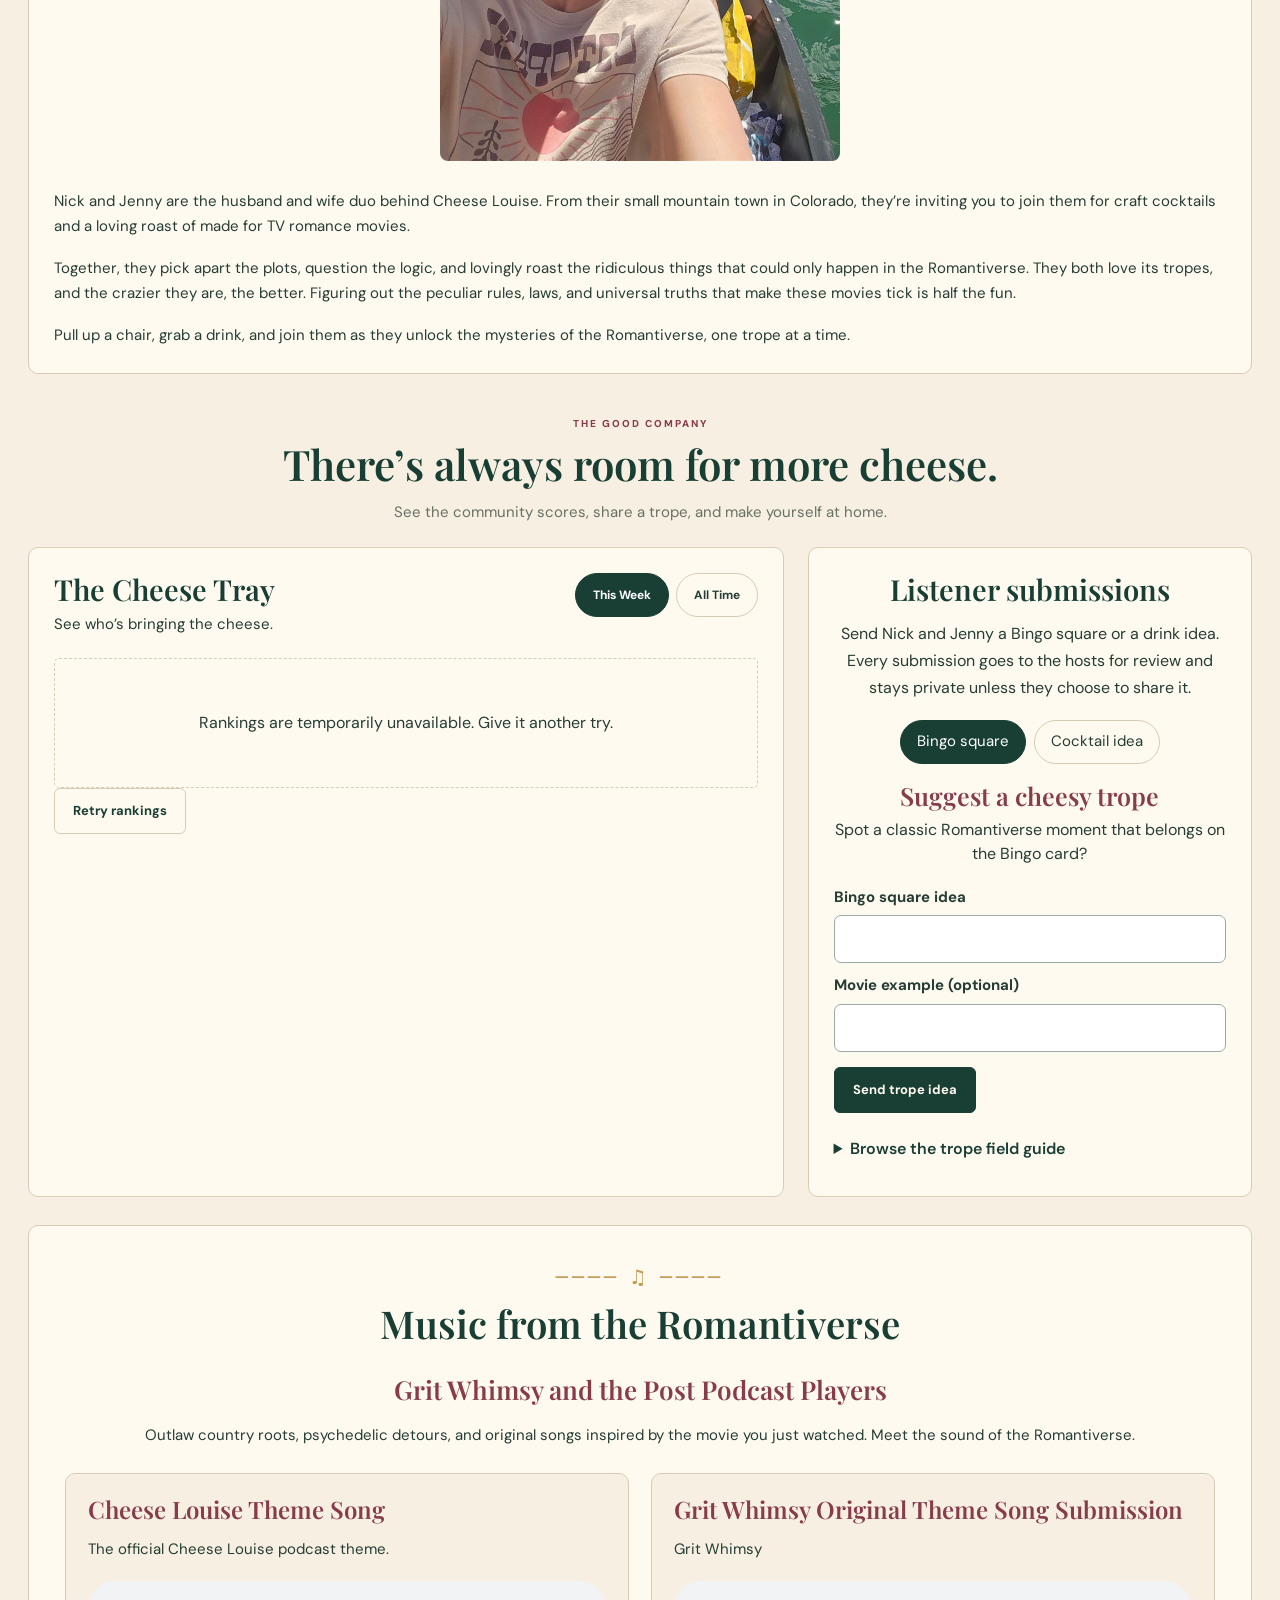
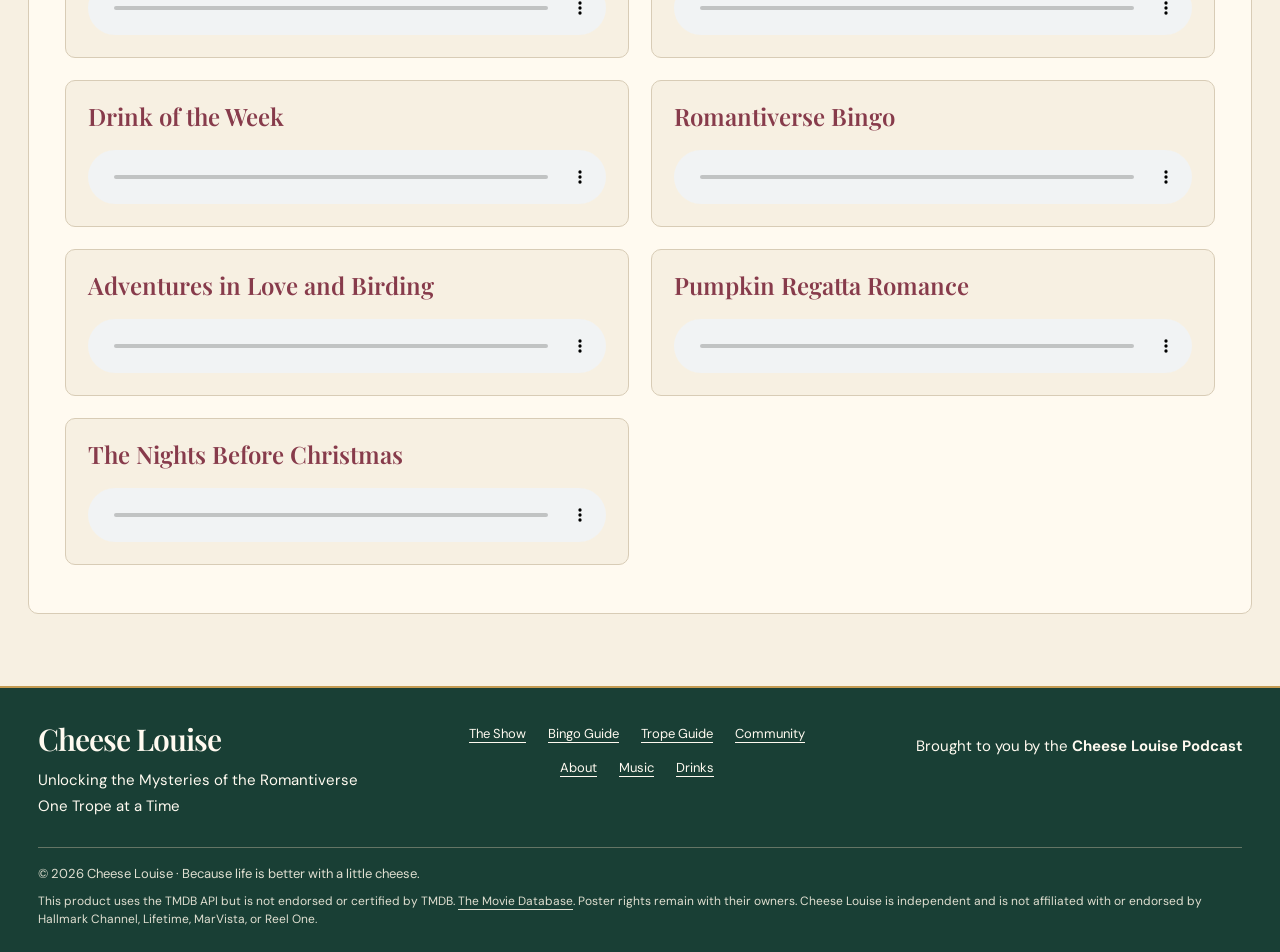
==== commit f60d0eca: "Restructure podcast archive and upcoming section" ====
--- a/index.html
+++ b/index.html
@@ -16,11 +16,11 @@
 <link rel="icon" href="assets/cheese-heart.svg" type="image/svg+xml">
 <link rel="preconnect" href="https://fonts.googleapis.com"><link rel="preconnect" href="https://fonts.gstatic.com" crossorigin>
 <link href="https://fonts.googleapis.com/css2?family=DM+Sans:wght@400;500;600;700;800&family=Playfair+Display:ital,wght@0,500;0,600;0,700;1,500;1,600&display=swap" rel="stylesheet">
-<link rel="stylesheet" href="homepage.css?v=listener-intake-1">
+<link rel="stylesheet" href="homepage.css?v=episode-archive-1">
 <noscript><link rel="stylesheet" href="nojs.css"></noscript>
 <script type="application/ld+json">{"@context":"https://schema.org","@graph":[{"@type":"Organization","@id":"https://cheeselouisepod.com/#organization","name":"Cheese Louise","url":"https://cheeselouisepod.com/","description":"Independent romance movie podcast and free Romantiverse Bingo game."},{"@type":"WebSite","@id":"https://cheeselouisepod.com/#website","url":"https://cheeselouisepod.com/","name":"Cheese Louise","publisher":{"@id":"https://cheeselouisepod.com/#organization"},"inLanguage":"en-US"},{"@type":"PodcastSeries","@id":"https://cheeselouisepod.com/#podcast","name":"Cheese Louise","url":"https://cheeselouisepod.com/romance-movie-podcast.html","description":"A romance movie comedy podcast with Nick and Jenny, craft cocktails, and a loving roast of made for TV romance.","inLanguage":"en-US","creator":[{"@type":"Person","name":"Nick"},{"@type":"Person","name":"Jenny"}],"publisher":{"@id":"https://cheeselouisepod.com/#organization"}}]}</script>
 <link rel="stylesheet" href="cozy-vintage.css?v=movie-night-1">
-<link rel="stylesheet" href="next-week.css?v=1">
+<link rel="stylesheet" href="next-week.css?v=2">
 <script defer src="website-tracker.js?v=cocktail-submissions-1"></script>
 </head>
 <body>
@@ -41,15 +41,7 @@
 <div class="page-wrap">
 <noscript><p class="panel">Movie search needs JavaScript. You can still read about the show, play the music, and <a href="https://bingo.cheeselouisepod.com/">visit Romantiverse Bingo</a>.</p></noscript>
 <section class="routes-intro" aria-labelledby="routes-title"><p class="eyebrow">Unlocking the mysteries of the Romantiverse, one trope at a time</p><h2 id="routes-title">Your kind of movie night.</h2><p>Nick and Jenny lovingly roast made for TV romance movies, mix a drink for each one, and play Romantiverse Bingo.</p><div class="movie-night-actions"><a class="button" id="listen-first" href="#episodes">Listen to the Podcast</a><a class="button button-outline" href="https://bingo.cheeselouisepod.com/">Play Bingo</a></div></section>
-<section class="panel featured-night" id="featured-night" hidden aria-labelledby="featured-night-title"><h2 id="featured-night-title">This Week’s Movie Night</h2><h3 id="featured-night-movie"></h3><div class="movie-night-actions" id="featured-night-actions"></div></section>
-<section class="next-week-showcase" id="next-week" hidden aria-labelledby="next-week-title">
-<div class="next-week-heading"><p class="next-week-kicker">THE NEXT FEATURE PRESENTATION</p><h2 id="next-week-title">Next Week on Cheese Louise</h2><p class="next-week-lead">A fresh romance to lovingly roast, a new Cheesy Concoction, and a Bingo card to play along.</p></div>
-<div class="next-week-grid">
-<article class="next-week-feature"><span class="next-week-number">01 · THE MOVIE</span><h3 id="next-week-movie"></h3><p id="next-week-movie-copy"></p></article>
-<article class="next-week-feature"><span class="next-week-number">02 · THE CHEESY CONCOCTION</span><h3 id="next-week-drink"></h3><p id="next-week-drink-copy"></p></article>
-<article class="next-week-feature"><span class="next-week-number">03 · PLAY ALONG</span><h3>Romantiverse Bingo</h3><p>Find a card for the upcoming movie, then see how many familiar tropes you can spot.</p><a class="button" id="next-week-bingo" href="https://bingo.cheeselouisepod.com/">Find Your Bingo Card</a></article>
-</div><p class="next-week-date" id="next-week-date"></p>
-</section>
+
 <section id="features" class="homepage-features" aria-label="Choose your movie-night route">
 <a class="homepage-tile" href="#episodes"><img class="route-art" src="assets/routes/podcast.webp" srcset="assets/routes/podcast-small.webp 320w, assets/routes/podcast.webp 640w" sizes="(max-width:760px) 46vw, (max-width:900px) 30vw, 230px" width="640" height="640" alt="" decoding="async"><h2>Podcast</h2><p>A loving roast of romance, with Nick &amp; Jenny.</p><span class="text-link">Browse episodes <span aria-hidden="true">→</span></span></a>
 <a class="homepage-tile" href="https://bingo.cheeselouisepod.com/"><img class="route-art" src="assets/routes/bingo.webp" srcset="assets/routes/bingo-small.webp 320w, assets/routes/bingo.webp 640w" sizes="(max-width:760px) 46vw, (max-width:900px) 30vw, 230px" width="640" height="640" alt="" decoding="async"><h2>Bingo</h2><p>Familiar plots. A fresh card. Your movie night.</p><span class="text-link">Play Romantiverse Bingo <span aria-hidden="true">→</span></span></a>
@@ -65,11 +57,21 @@
 </div><img class="podcast-scene" src="assets/routes/podcast.webp" width="640" height="640" alt="A gold vintage microphone in a warmly lit recording room overlooking the town." loading="lazy" decoding="async">
 </section>
 <section id="episodes" class="panel" aria-labelledby="episodes-title">
-<h2 id="episodes-title">Episodes</h2>
+<h2 id="episodes-title">Previously on Cheese Louise</h2>
 <div id="buzzsprout-large-player"></div>
 <script defer src="https://www.buzzsprout.com/2561358.js?container_id=buzzsprout-large-player&amp;player=large"></script>
 <p><a href="https://www.buzzsprout.com/2561358">Listen on Buzzsprout</a> · <a href="https://feeds.buzzsprout.com/2561358.rss" type="application/rss+xml">Subscribe via RSS feed</a></p>
 <div class="track-grid" data-episode-list></div>
+<h3 class="episode-recipes-title" id="cocktails">Episode Cocktail Recipes</h3>
+<div class="track-grid" data-recipe-list></div>
+</section>
+<section class="next-week-showcase" id="next-week" hidden aria-labelledby="next-week-title">
+<div class="next-week-heading"><p class="next-week-kicker">THE NEXT FEATURE PRESENTATION</p><h2 id="next-week-title">Coming Up on Cheese Louise</h2><p class="next-week-lead">A fresh romance to lovingly roast, a new Cheesy Concoction, and a Bingo card to play along.</p></div>
+<div class="next-week-grid">
+<article class="next-week-feature"><span class="next-week-number">01 · THE MOVIE</span><h3 id="next-week-movie"></h3><p id="next-week-movie-copy"></p></article>
+<article class="next-week-feature"><span class="next-week-number">02 · THE CHEESY CONCOCTION</span><h3 id="next-week-drink"></h3><p id="next-week-drink-copy"></p></article>
+<article class="next-week-feature"><span class="next-week-number">03 · PLAY ALONG</span><h3>Romantiverse Bingo</h3><p>Find a card for the upcoming movie, then see how many familiar tropes you can spot.</p><a class="button" id="next-week-bingo" href="https://bingo.cheeselouisepod.com/">Find Your Bingo Card</a></article>
+</div><p class="next-week-date" id="next-week-date"></p>
 </section>
 <section id="movies" class="panel movie-section" aria-labelledby="movie-title">
 <p class="ornament" aria-hidden="true">──── ◇ ────</p><h2 id="movie-title">Find Your Movie. Grab Your Card.</h2><p class="section-intro">Search by title, year, network, studio, or verified public listing—Hallmark, Lifetime, MarVista, Reel One, Peacock, Prime Video, Apple TV, and more. A listing does not guarantee current streaming availability.</p>
@@ -80,10 +82,7 @@
 <p class="free-note">Free to play. No account needed. Can’t find your movie? <a href="https://bingo.cheeselouisepod.com/">Search the full Bingo catalog</a>.</p>
 </section>
 <section class="panel" aria-labelledby="movie-night-guides"><h2 id="movie-night-guides">Make it a Romantiverse movie night</h2><p>Love Hallmark-style Christmas movies, Lifetime romances, and small town happy endings? Start with our <a href="romance-movie-podcast.html">romance movie podcast</a>, learn <a href="hallmark-movie-bingo.html">how to play Romantiverse Bingo</a>, or explore the <a href="romance-movie-tropes.html">romance movie tropes</a> behind the cards.</p></section>
-<div class="two-columns">
 <section id="about" class="panel about-panel"><h2>Meet Nick &amp; Jenny</h2><div class="about-content"><img class="about-photo" src="assets/nick-and-jenny.jpg" width="720" height="985" alt="Nick and Jenny canoeing on a mountain lake." loading="lazy" decoding="async"><div><p>Nick and Jenny are the husband and wife duo behind Cheese Louise. From their small mountain town in Colorado, they’re inviting you to join them for craft cocktails and a loving roast of made for TV romance movies.</p><p>Together, they pick apart the plots, question the logic, and lovingly roast the ridiculous things that could only happen in the Romantiverse. They both love its tropes, and the crazier they are, the better. Figuring out the peculiar rules, laws, and universal truths that make these movies tick is half the fun.</p><p>Pull up a chair, grab a drink, and join them as they unlock the mysteries of the Romantiverse, one trope at a time.</p></div></div></section>
-<section id="cocktails" class="panel cocktail-panel"><h2>Cheesy Concoctions</h2><p data-recipe-placeholder>Episode cocktail recipes are coming soon.</p><div class="track-grid" data-recipe-list></div></section>
-</div>
 <section id="community" class="community-section" aria-labelledby="community-title"><div class="section-heading"><p class="section-eyebrow">THE GOOD COMPANY</p><h2 id="community-title">There’s always room for more cheese.</h2><p>See the community scores, share a trope, and make yourself at home.</p></div><div class="community-row">
 <section id="cheese-tray" class="panel tray"><div class="tray-heading"><div><h2>The Cheese Tray</h2><p>See who’s bringing the cheese.</p></div><div class="tray-period-buttons" role="group" aria-label="Leaderboard period"><button data-tray-period="week" aria-pressed="true">This Week</button><button data-tray-period="all" aria-pressed="false">All Time</button></div></div><div data-cheese-tray role="status" aria-live="polite">Loading community rankings…</div><button class="button button-outline" data-tray-retry hidden>Retry rankings</button></section>
 <section class="panel suggestion"><h2>Listener submissions</h2><p>Send Nick and Jenny a Bingo square or a drink idea. Every submission goes to the hosts for review and stays private unless they choose to share it.</p>
@@ -106,5 +105,5 @@
 </div>
 </main>
 <footer><div class="footer-main"><div><a class="brand" href="#home">Cheese Louise</a><p>Unlocking the Mysteries of the Romantiverse<br>One Trope at a Time</p></div><nav aria-label="Footer navigation"><a href="romance-movie-podcast.html">The Show</a><a href="hallmark-movie-bingo.html">Bingo Guide</a><a href="romance-movie-tropes.html">Trope Guide</a><a href="#community">Community</a><a href="#about">About</a><a href="#music">Music</a><a href="#cocktails">Drinks</a></nav><p>Brought to you by the <strong>Cheese Louise Podcast</strong></p></div><div class="footer-fine"><span>© <span data-year>2026</span> Cheese Louise · Because life is better with a little cheese.</span><small>This product uses the TMDB API but is not endorsed or certified by TMDB. <a href="https://www.themoviedb.org/">The Movie Database</a>. Poster rights remain with their owners. Cheese Louise is independent and is not affiliated with or endorsed by Hallmark Channel, Lifetime, MarVista, or Reel One.</small></div></footer>
-<script src="homepage.js?v=pearberry-brandy-1" defer></script><script src="published-posters.js?v=movie-night-1" defer></script><script src="cheese-tray.js?v=movie-night-1" defer></script>
+<script src="homepage.js?v=episode-archive-1" defer></script><script src="published-posters.js?v=movie-night-1" defer></script><script src="cheese-tray.js?v=movie-night-1" defer></script>
 </body></html>
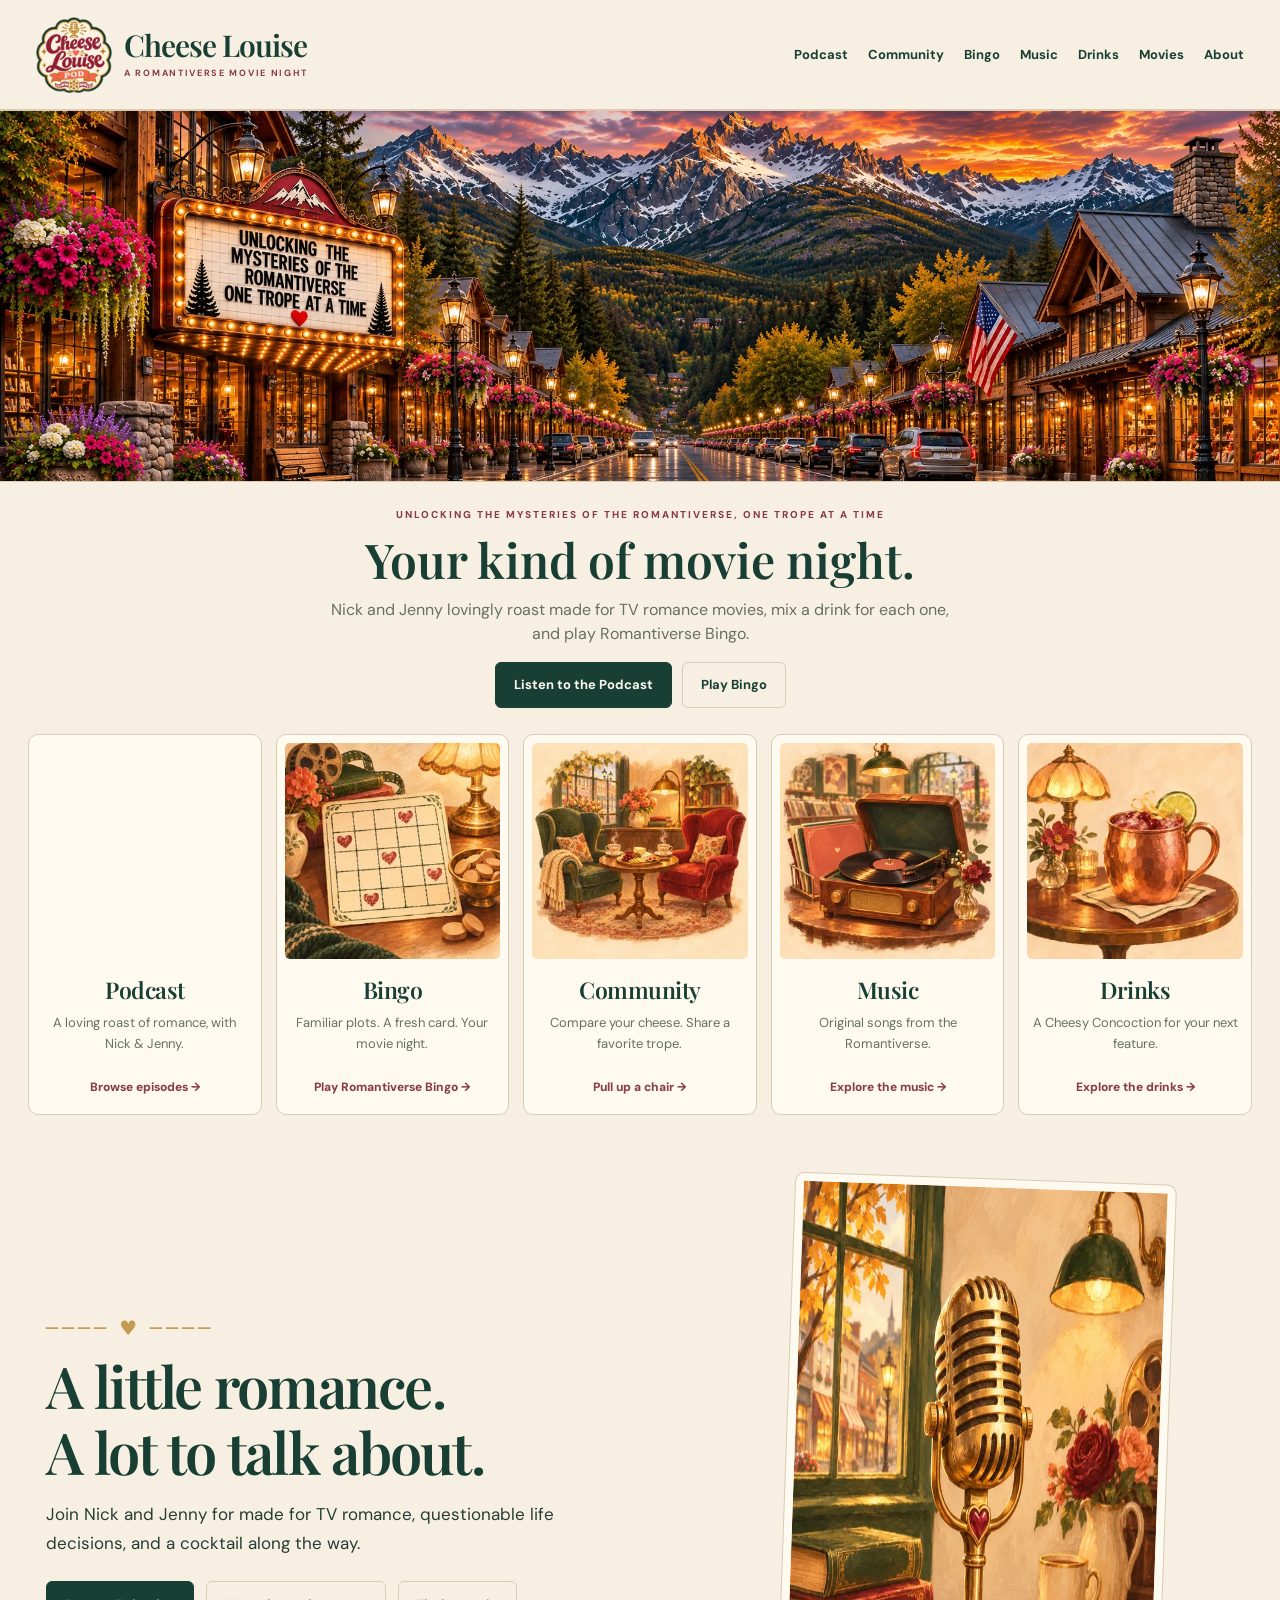
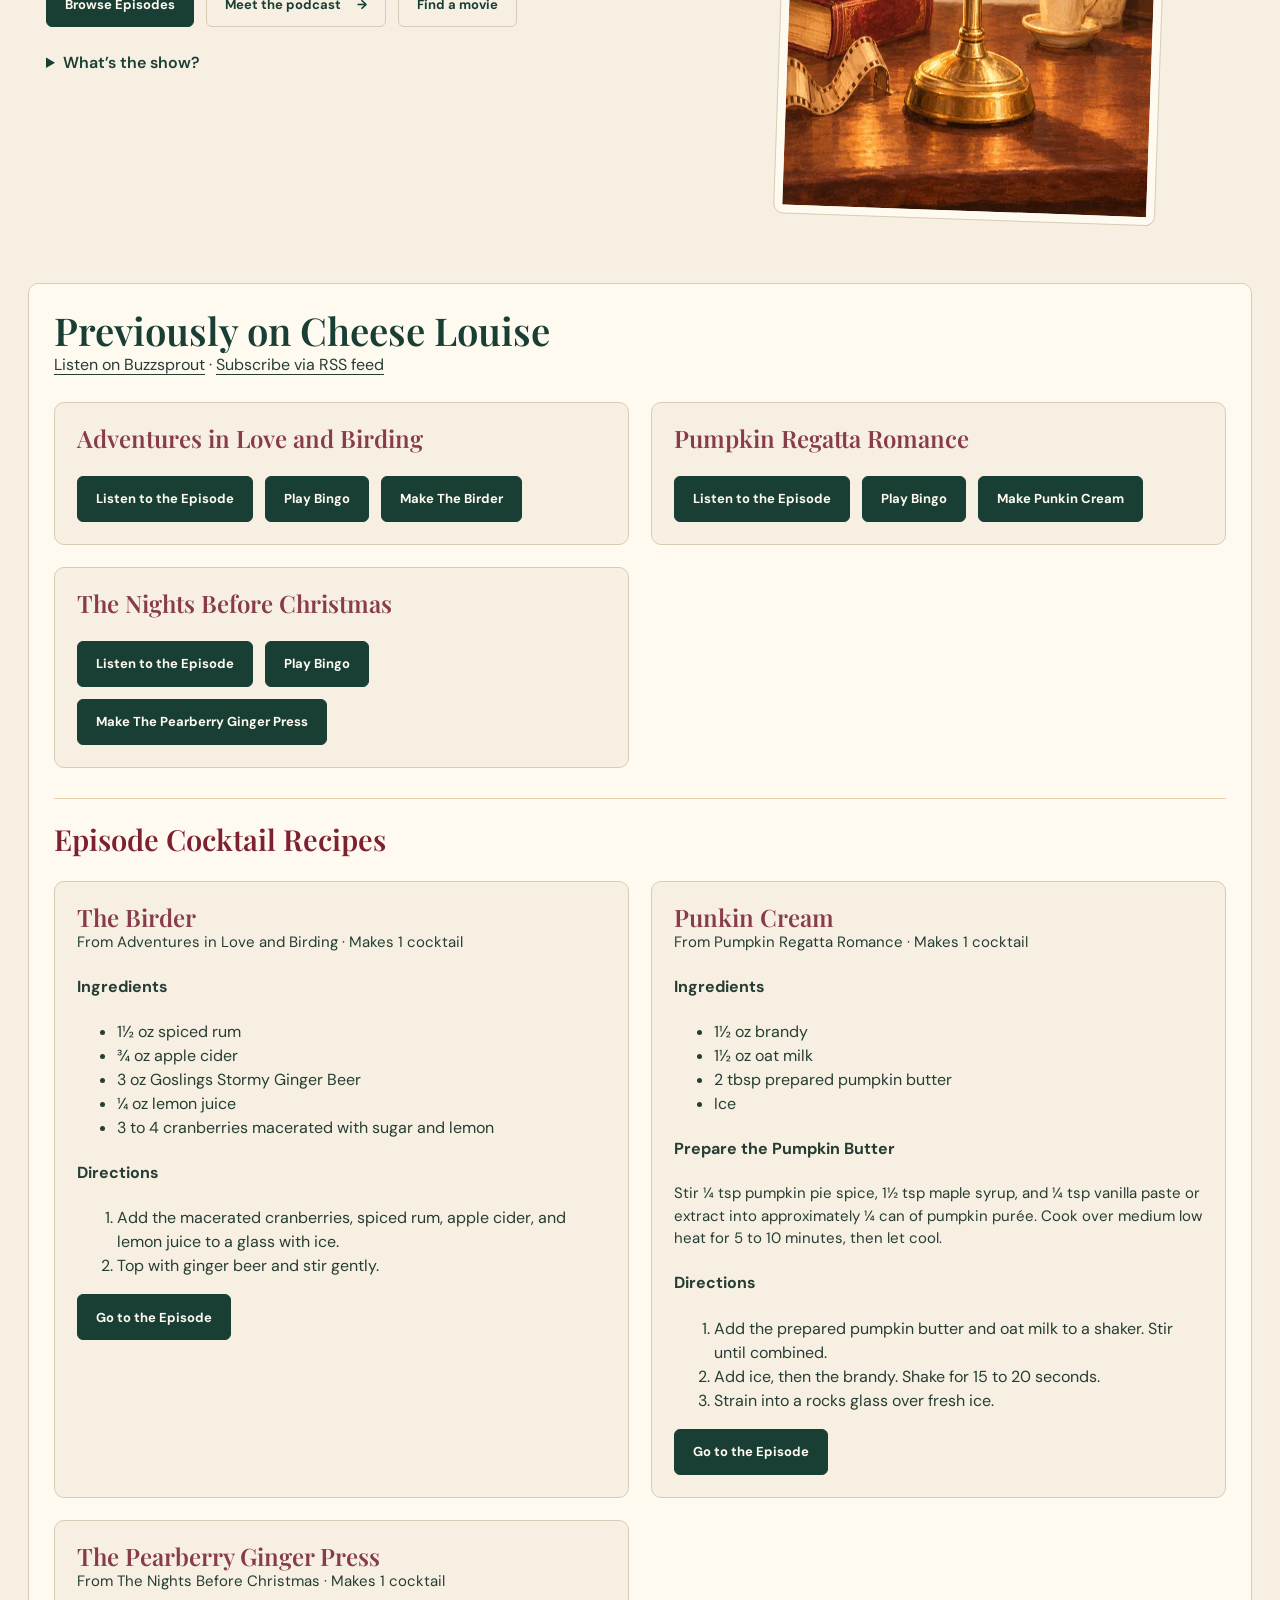
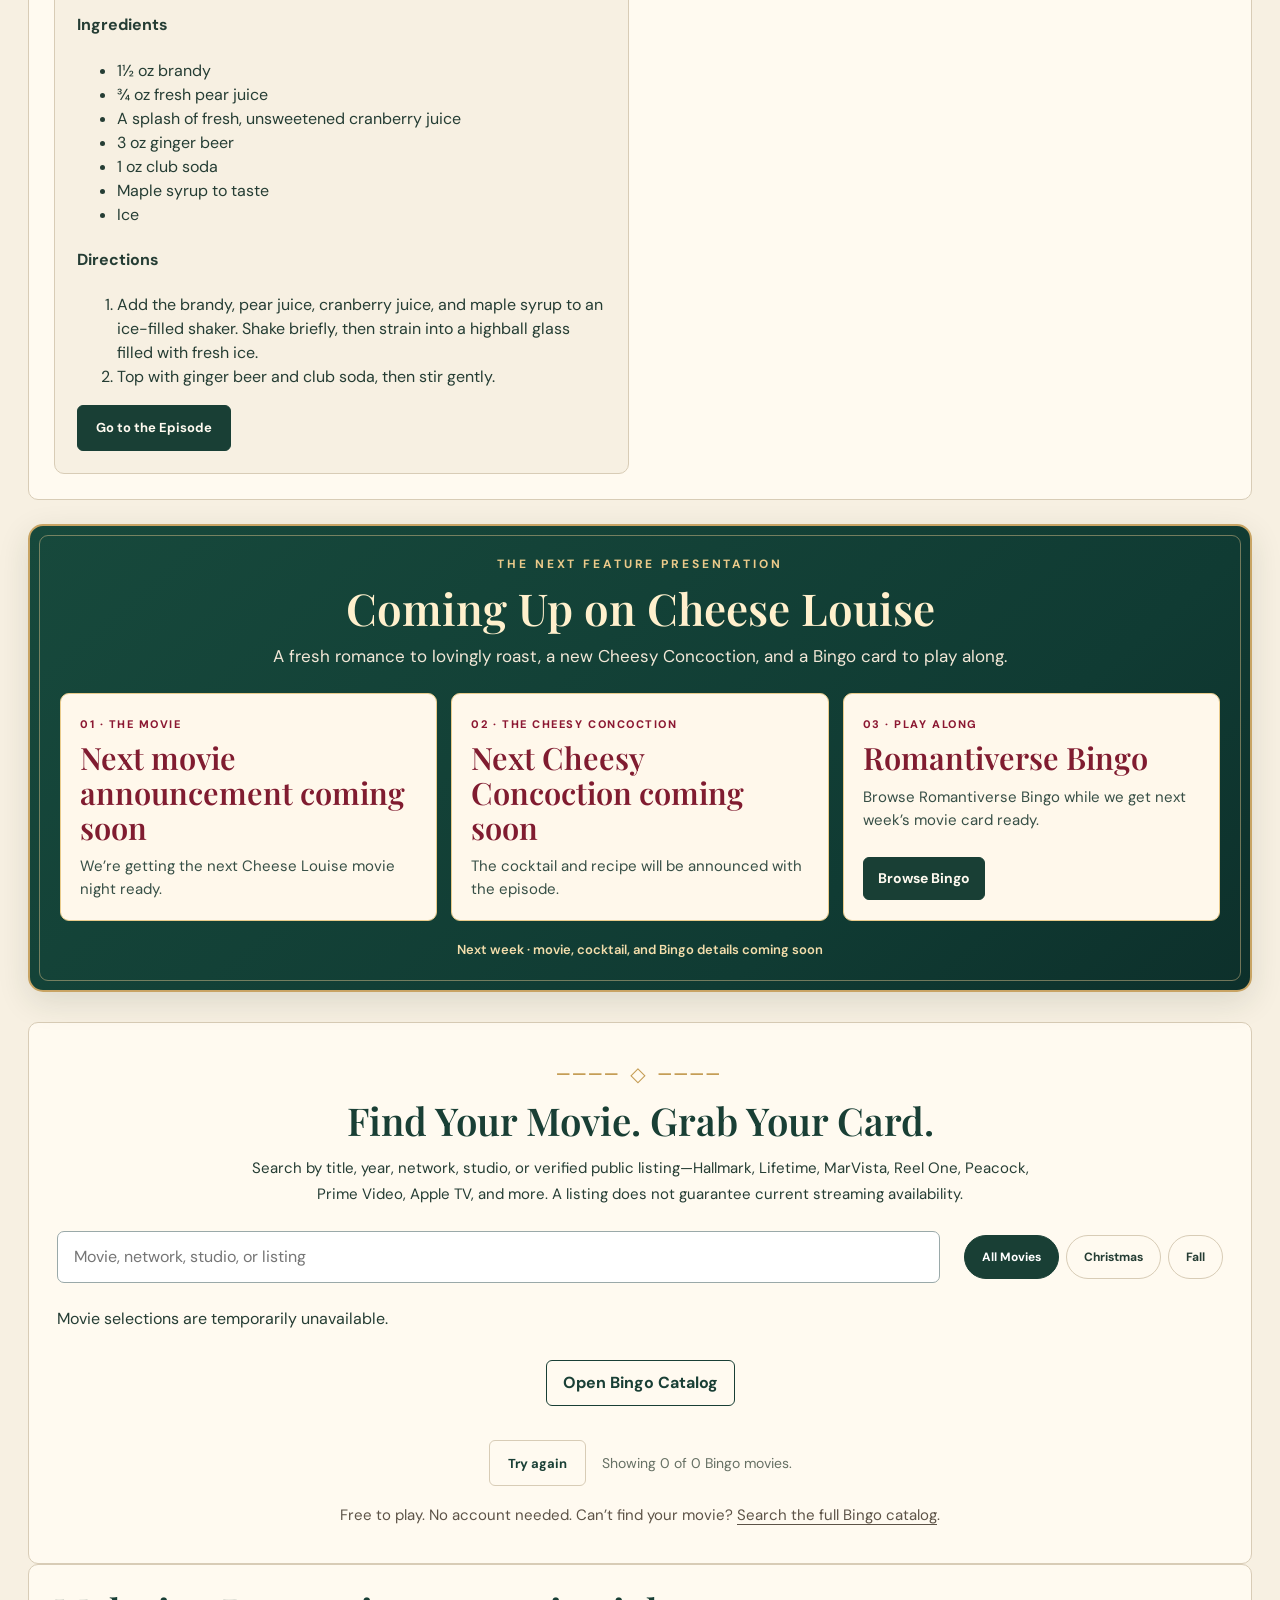
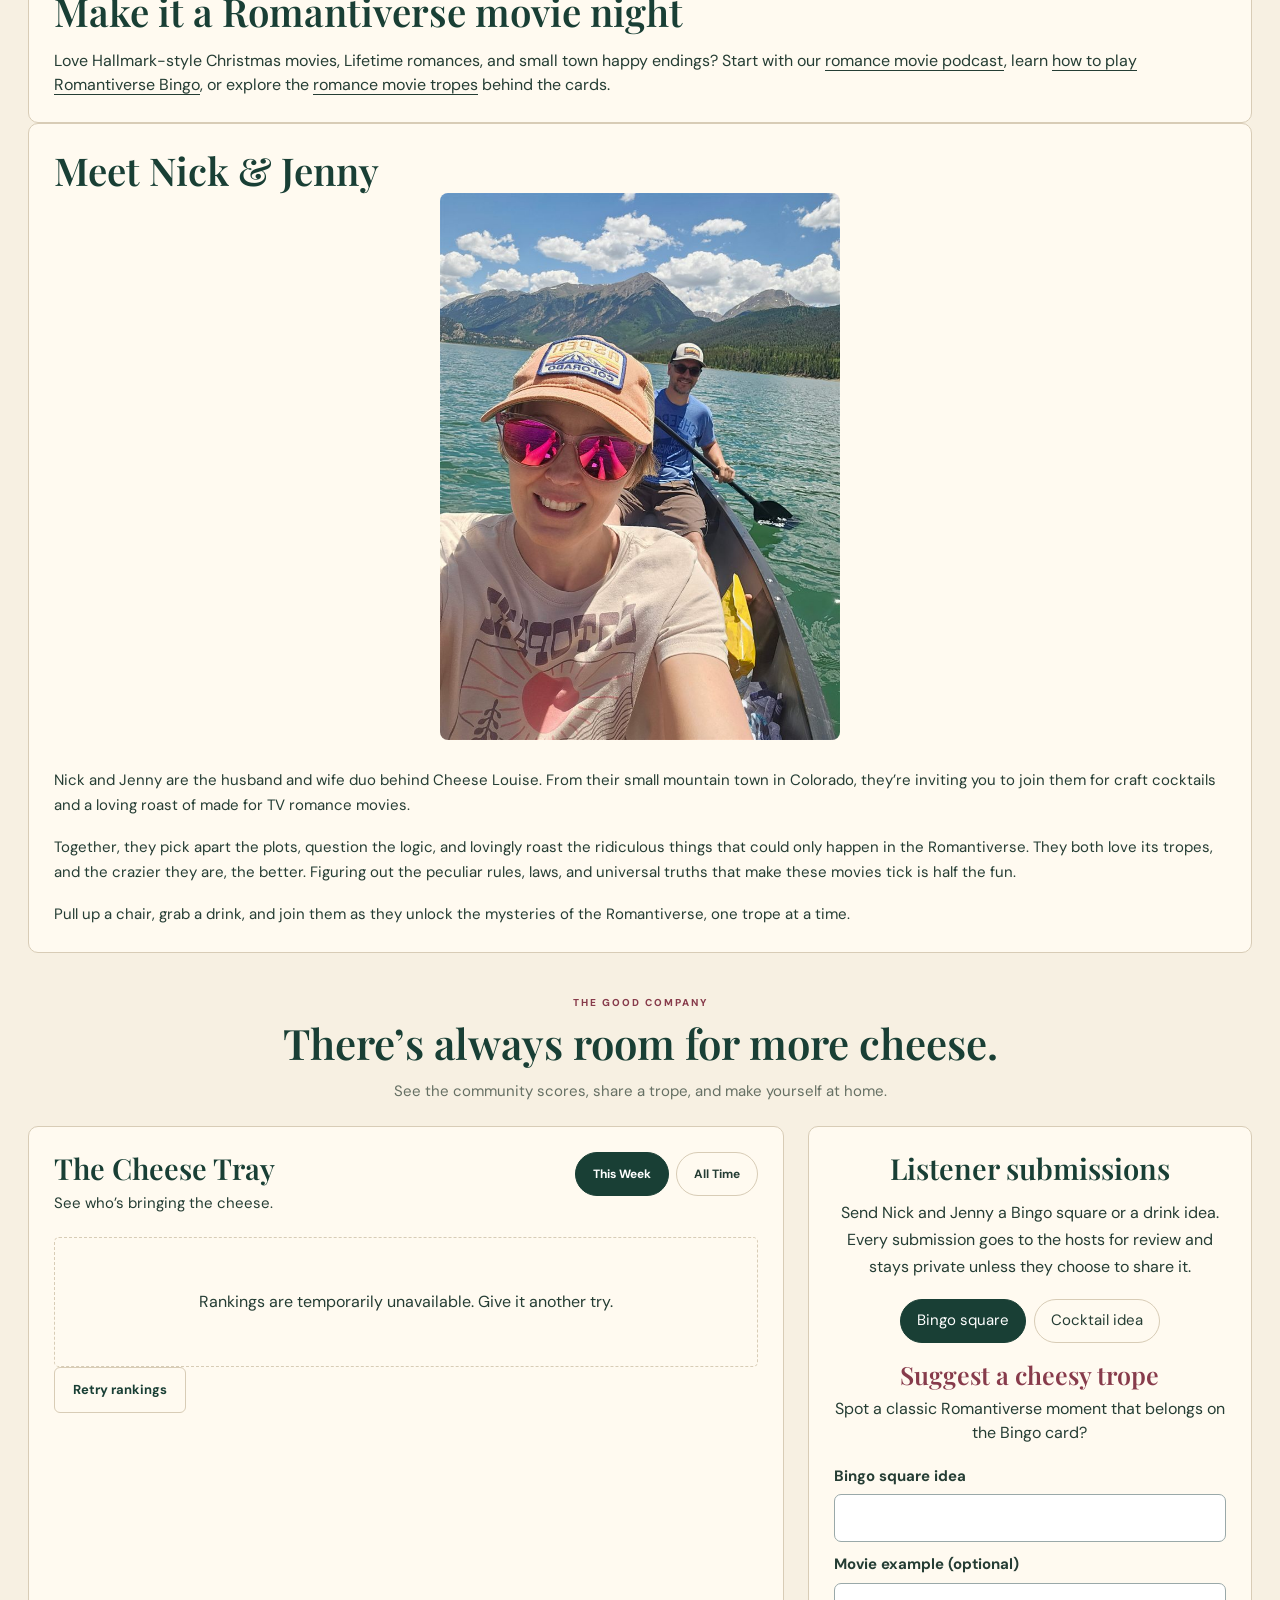
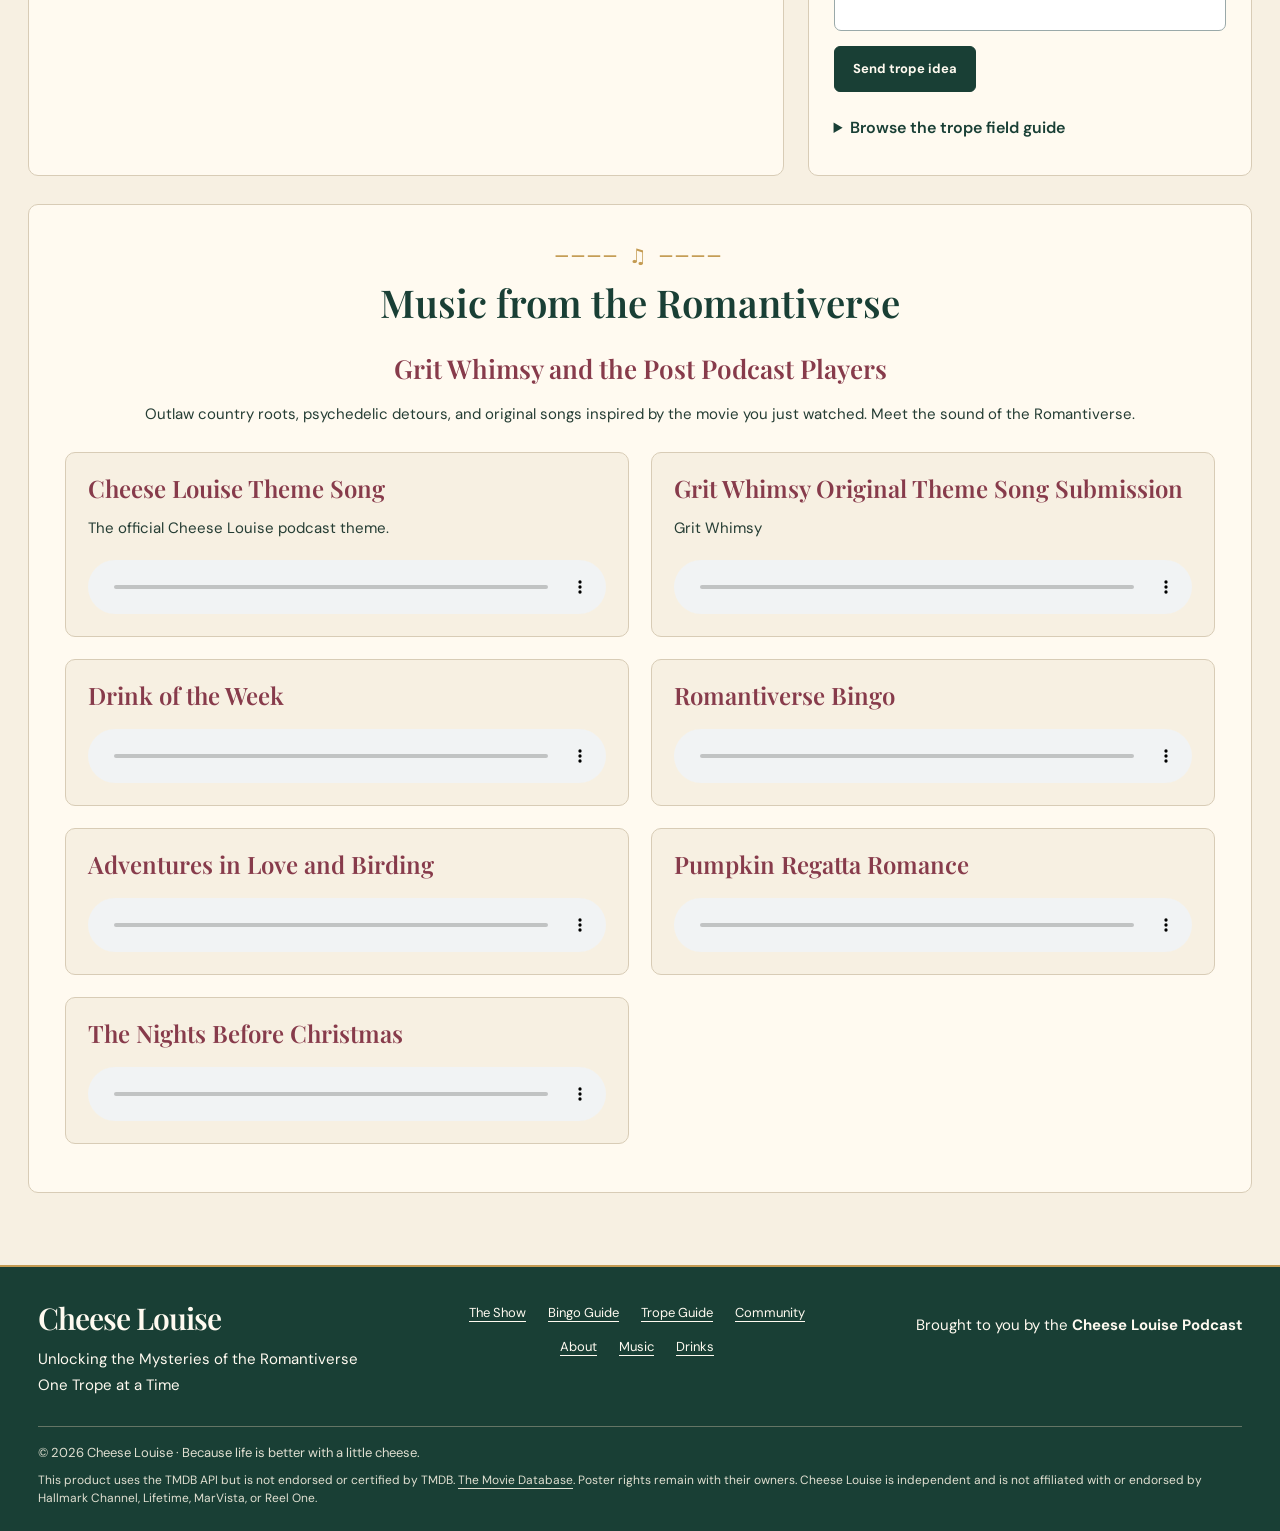
==== commit 035951a7: "Show coming-up section before next episode is announced" ====
--- a/index.html
+++ b/index.html
@@ -65,13 +65,13 @@
 <h3 class="episode-recipes-title" id="cocktails">Episode Cocktail Recipes</h3>
 <div class="track-grid" data-recipe-list></div>
 </section>
-<section class="next-week-showcase" id="next-week" hidden aria-labelledby="next-week-title">
+<section class="next-week-showcase" id="next-week" aria-labelledby="next-week-title">
 <div class="next-week-heading"><p class="next-week-kicker">THE NEXT FEATURE PRESENTATION</p><h2 id="next-week-title">Coming Up on Cheese Louise</h2><p class="next-week-lead">A fresh romance to lovingly roast, a new Cheesy Concoction, and a Bingo card to play along.</p></div>
 <div class="next-week-grid">
-<article class="next-week-feature"><span class="next-week-number">01 · THE MOVIE</span><h3 id="next-week-movie"></h3><p id="next-week-movie-copy"></p></article>
-<article class="next-week-feature"><span class="next-week-number">02 · THE CHEESY CONCOCTION</span><h3 id="next-week-drink"></h3><p id="next-week-drink-copy"></p></article>
-<article class="next-week-feature"><span class="next-week-number">03 · PLAY ALONG</span><h3>Romantiverse Bingo</h3><p>Find a card for the upcoming movie, then see how many familiar tropes you can spot.</p><a class="button" id="next-week-bingo" href="https://bingo.cheeselouisepod.com/">Find Your Bingo Card</a></article>
-</div><p class="next-week-date" id="next-week-date"></p>
+<article class="next-week-feature"><span class="next-week-number">01 · THE MOVIE</span><h3 id="next-week-movie">Next movie announcement coming soon</h3><p id="next-week-movie-copy">We’re getting the next Cheese Louise movie night ready.</p></article>
+<article class="next-week-feature"><span class="next-week-number">02 · THE CHEESY CONCOCTION</span><h3 id="next-week-drink">Next Cheesy Concoction coming soon</h3><p id="next-week-drink-copy">The cocktail and recipe will be announced with the episode.</p></article>
+<article class="next-week-feature"><span class="next-week-number">03 · PLAY ALONG</span><h3>Romantiverse Bingo</h3><p>Browse Romantiverse Bingo while we get next week’s movie card ready.</p><a class="button" id="next-week-bingo" href="https://bingo.cheeselouisepod.com/">Browse Bingo</a></article>
+</div><p class="next-week-date" id="next-week-date">Next week · movie, cocktail, and Bingo details coming soon</p>
 </section>
 <section id="movies" class="panel movie-section" aria-labelledby="movie-title">
 <p class="ornament" aria-hidden="true">──── ◇ ────</p><h2 id="movie-title">Find Your Movie. Grab Your Card.</h2><p class="section-intro">Search by title, year, network, studio, or verified public listing—Hallmark, Lifetime, MarVista, Reel One, Peacock, Prime Video, Apple TV, and more. A listing does not guarantee current streaming availability.</p>
--- a/next-week.css
+++ b/next-week.css
@@ -13,3 +13,6 @@
 .next-week-feature .button{align-self:flex-start;margin-top:auto;font-size:14px;min-height:43px;padding:10px 14px}
 .next-week-date{position:relative;z-index:1;margin:19px 0 0;text-align:center;color:#f4deac;font:600 13px/1.5 "DM Sans",sans-serif}
 @media(max-width:760px){.next-week-showcase{padding:23px 18px}.next-week-grid{grid-template-columns:1fr;gap:11px}.next-week-feature{padding:18px}.next-week-feature h3{font-size:27px}.next-week-showcase h2{font-size:33px}.next-week-feature .button{align-self:stretch}.next-week-showcase .next-week-heading{margin-bottom:19px}}
+
+/* Episode archive recipe block sits directly inside Previously on Cheese Louise. */
+.episode-recipes-title{margin:30px 0 14px;padding-top:24px;border-top:1px solid rgba(200,164,100,.48);color:#7d2032;font-size:clamp(22px,2.4vw,29px)}
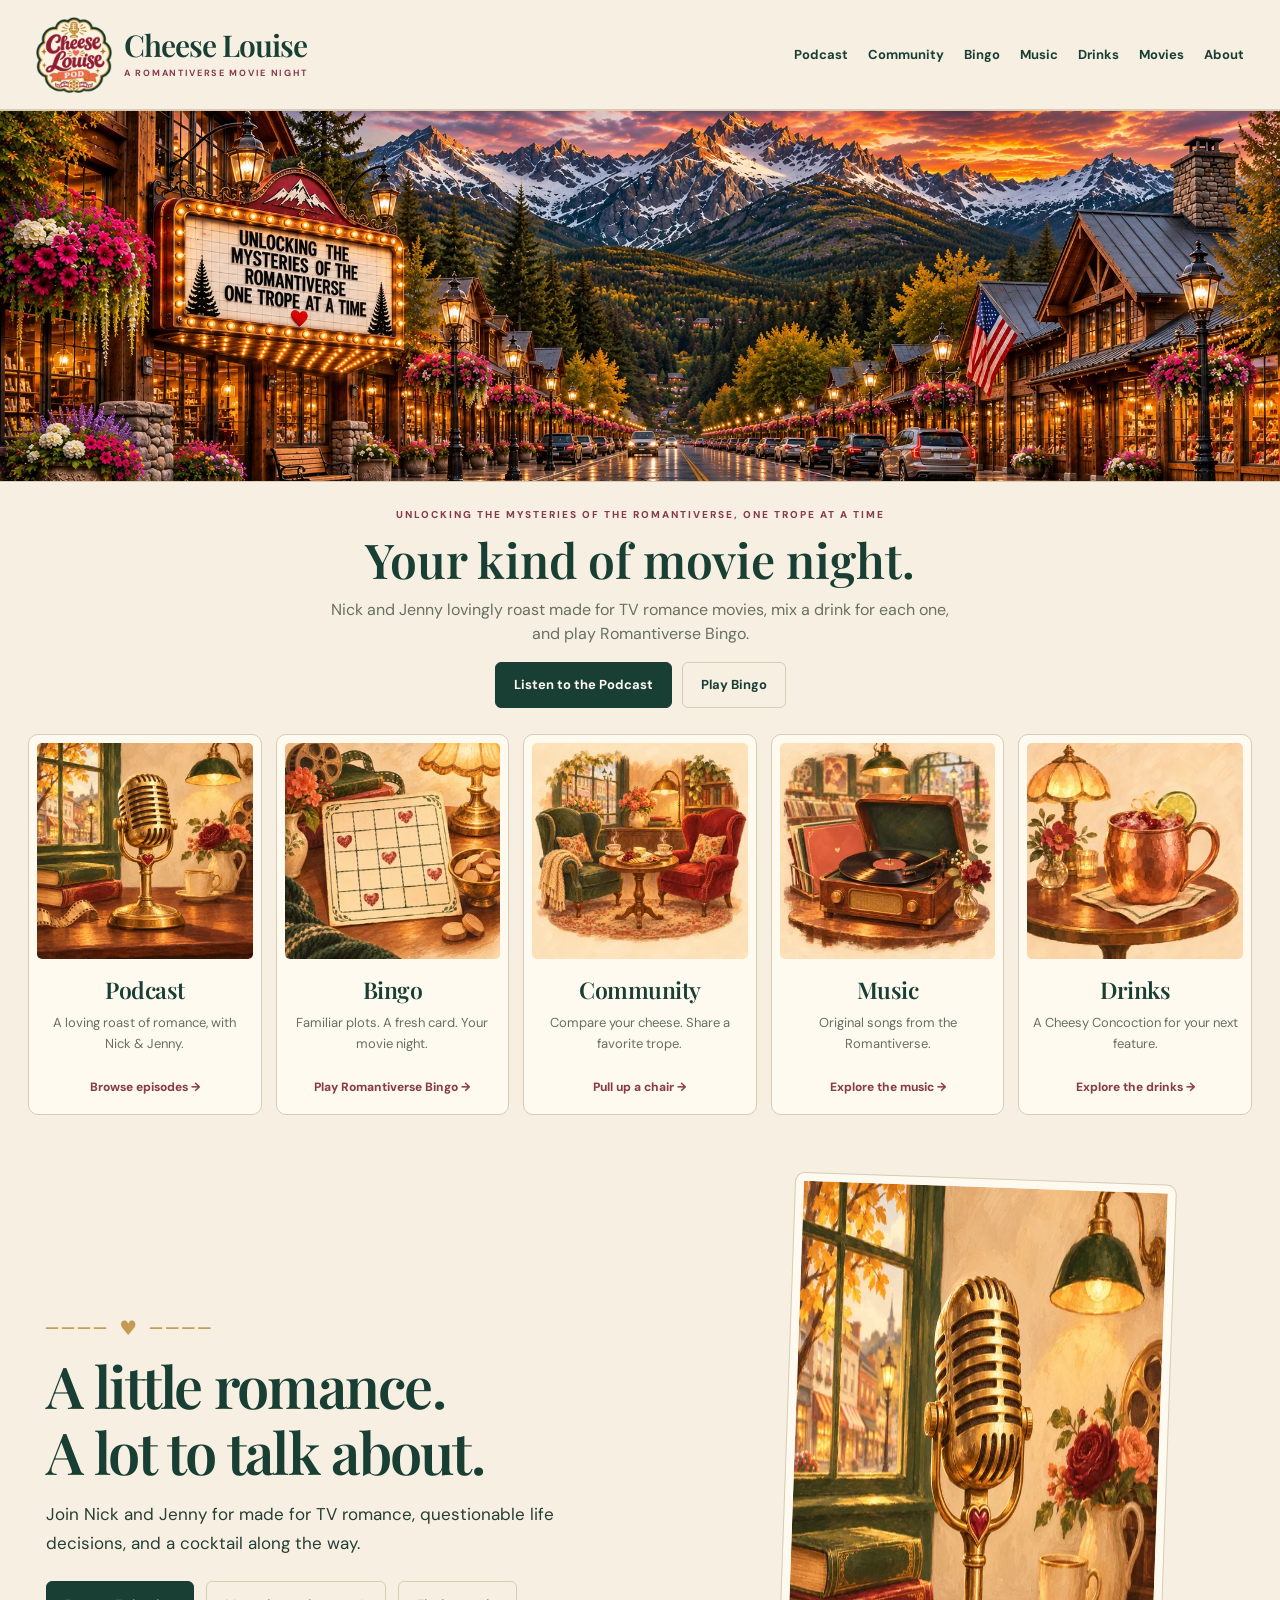
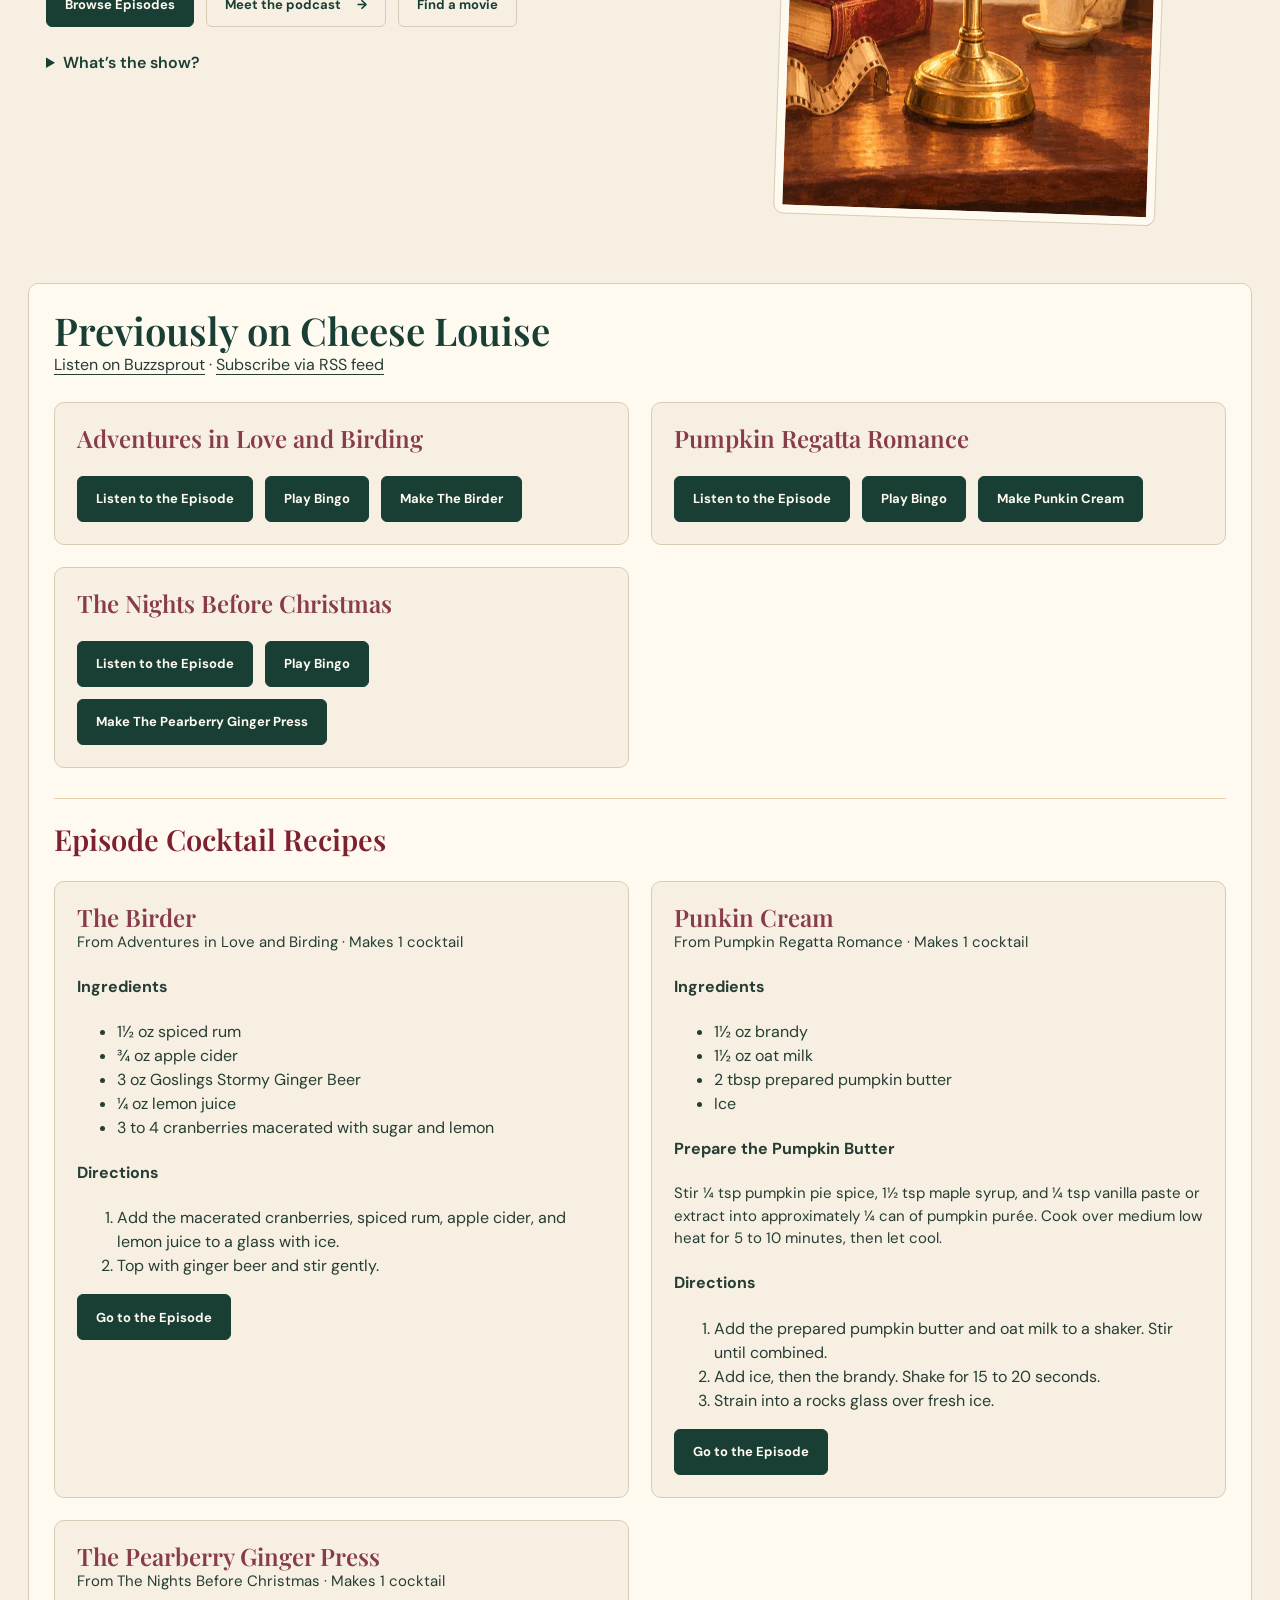
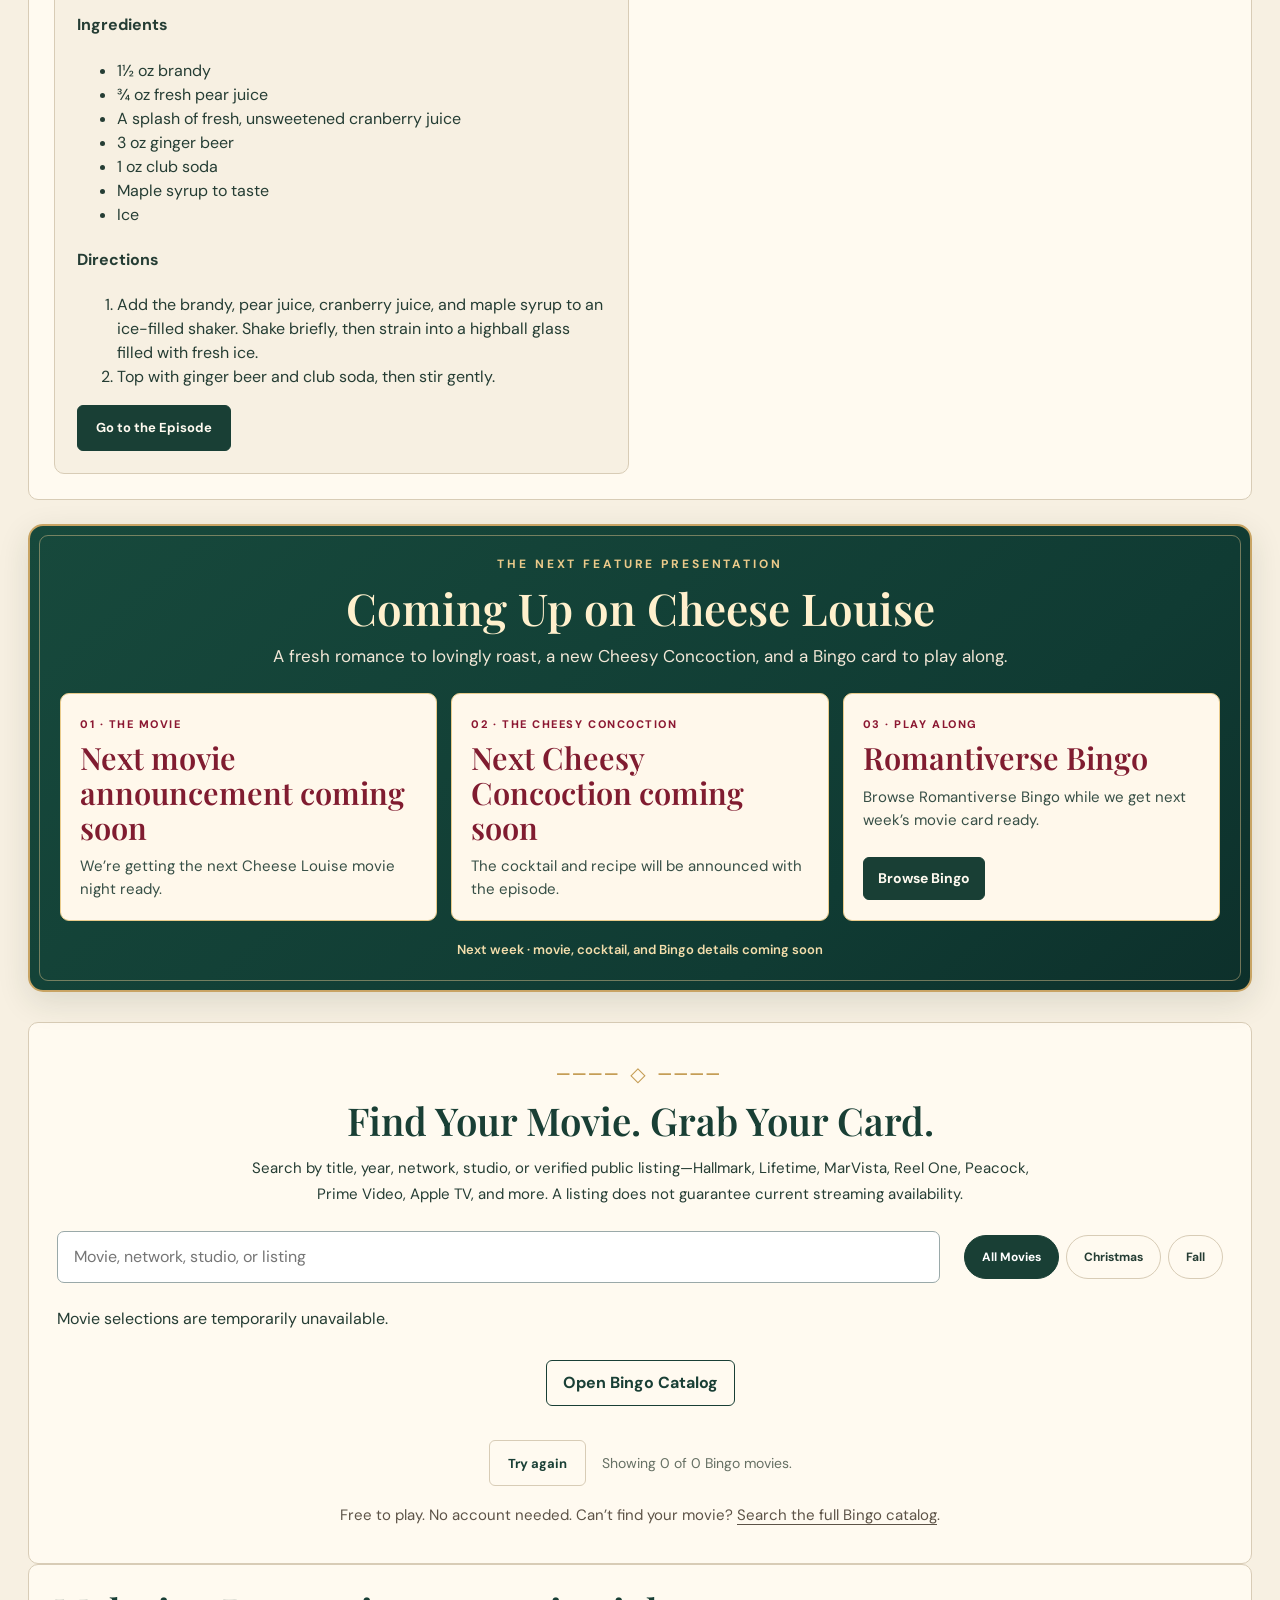
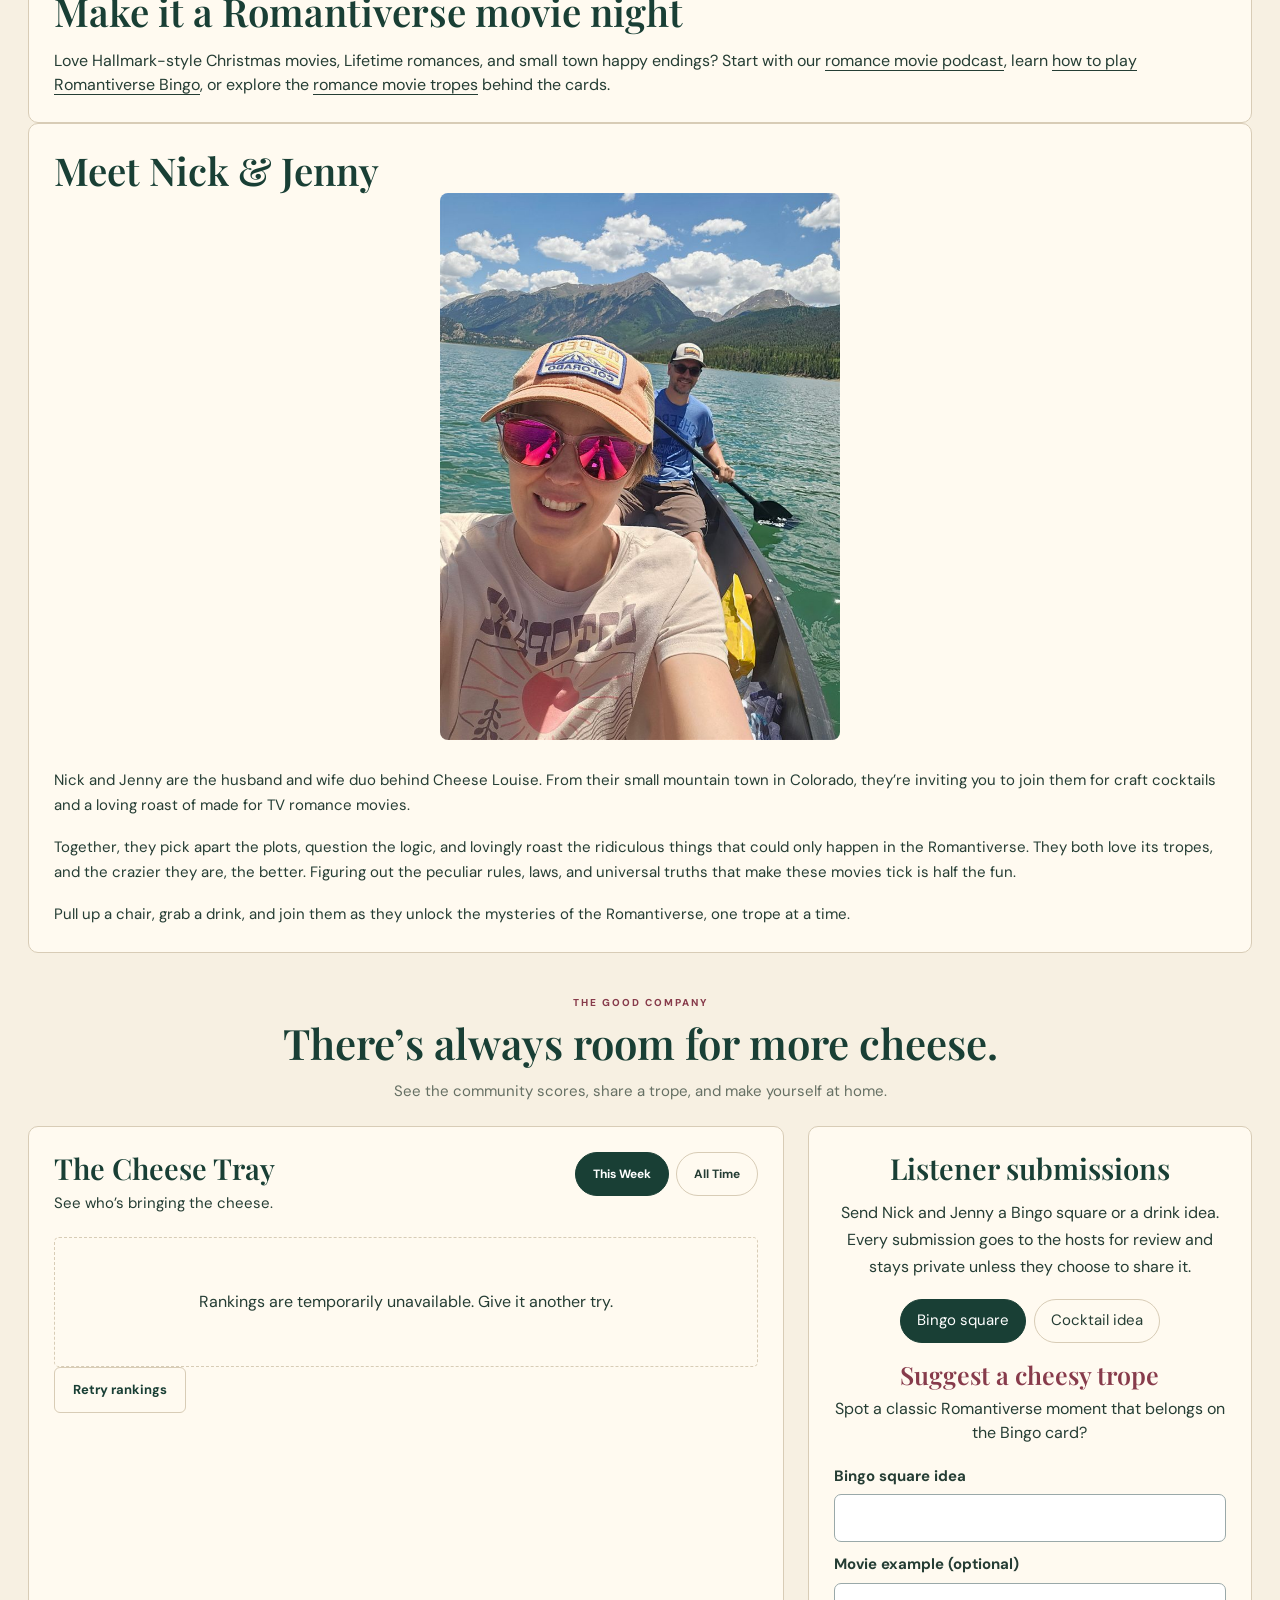
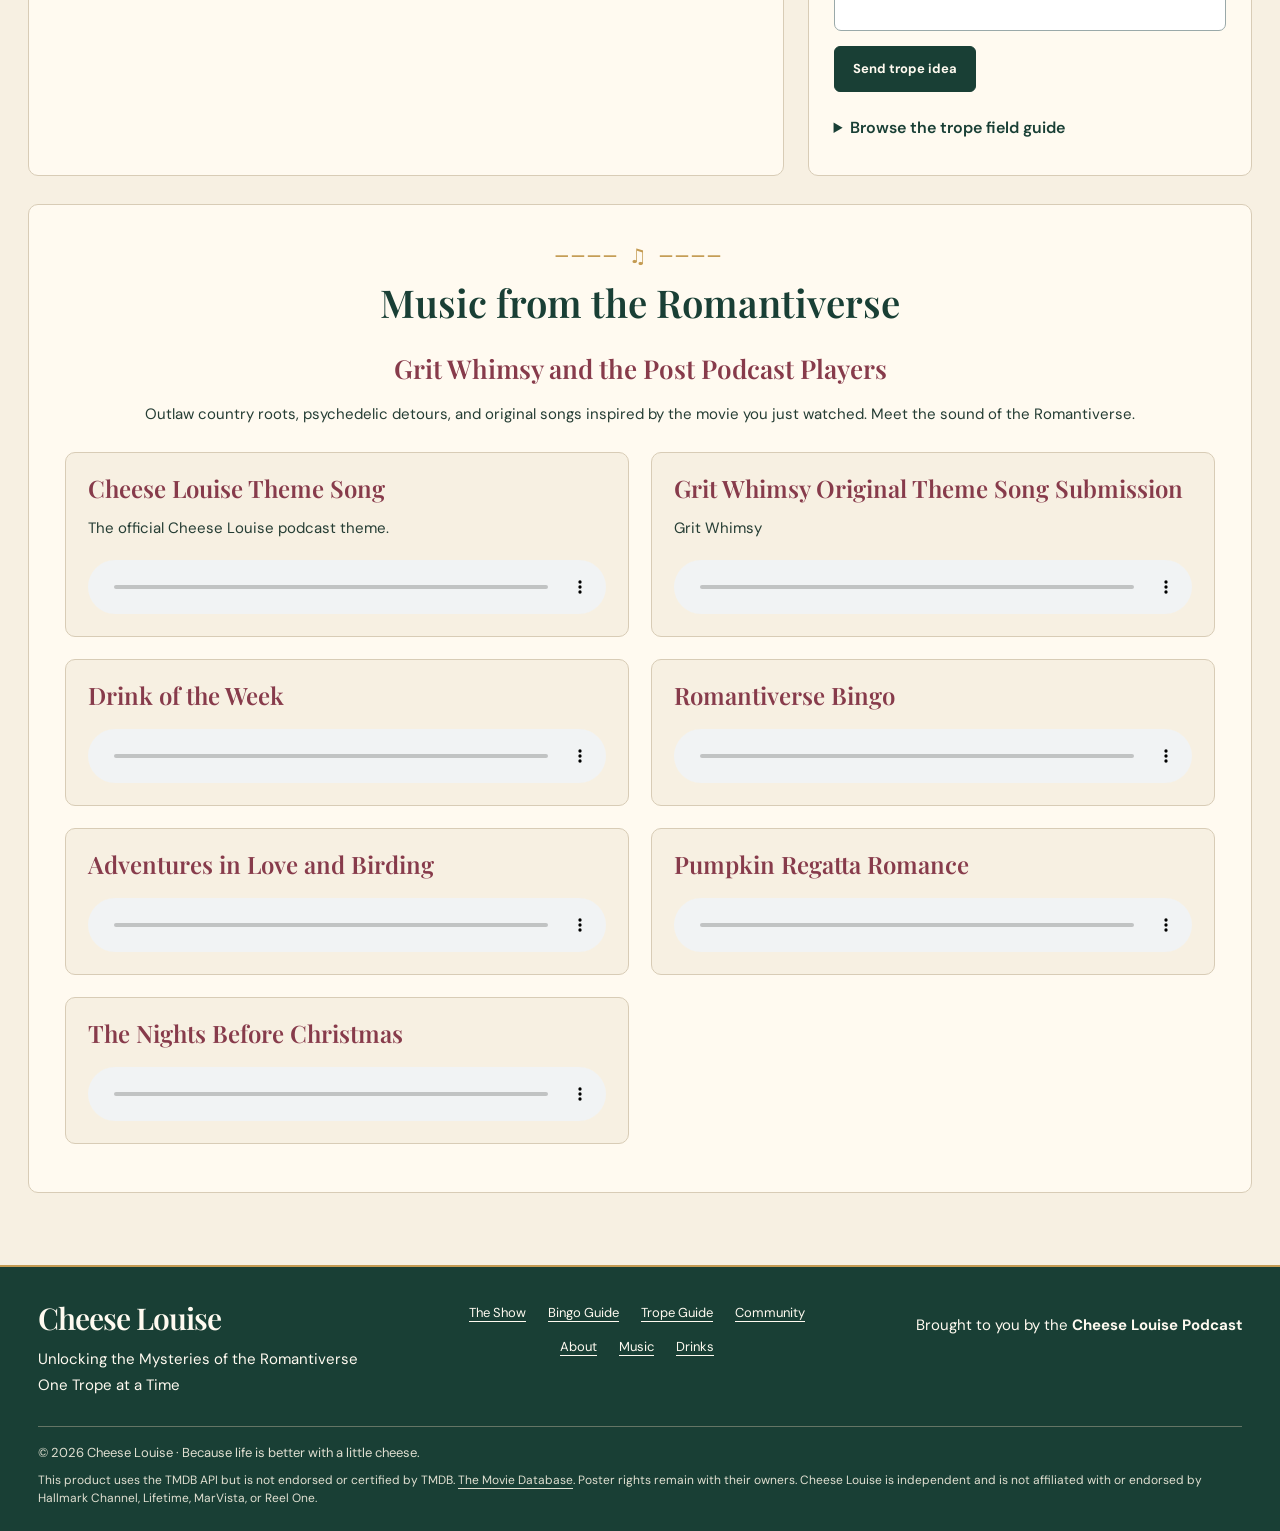
==== commit 516df81b: "Refresh episode archive script" ====
--- a/index.html
+++ b/index.html
@@ -105,5 +105,5 @@
 </div>
 </main>
 <footer><div class="footer-main"><div><a class="brand" href="#home">Cheese Louise</a><p>Unlocking the Mysteries of the Romantiverse<br>One Trope at a Time</p></div><nav aria-label="Footer navigation"><a href="romance-movie-podcast.html">The Show</a><a href="hallmark-movie-bingo.html">Bingo Guide</a><a href="romance-movie-tropes.html">Trope Guide</a><a href="#community">Community</a><a href="#about">About</a><a href="#music">Music</a><a href="#cocktails">Drinks</a></nav><p>Brought to you by the <strong>Cheese Louise Podcast</strong></p></div><div class="footer-fine"><span>© <span data-year>2026</span> Cheese Louise · Because life is better with a little cheese.</span><small>This product uses the TMDB API but is not endorsed or certified by TMDB. <a href="https://www.themoviedb.org/">The Movie Database</a>. Poster rights remain with their owners. Cheese Louise is independent and is not affiliated with or endorsed by Hallmark Channel, Lifetime, MarVista, or Reel One.</small></div></footer>
-<script src="homepage.js?v=episode-archive-1" defer></script><script src="published-posters.js?v=movie-night-1" defer></script><script src="cheese-tray.js?v=movie-night-1" defer></script>
+<script src="homepage.js?v=episode-archive-2" defer></script><script src="published-posters.js?v=movie-night-1" defer></script><script src="cheese-tray.js?v=movie-night-1" defer></script>
 </body></html>
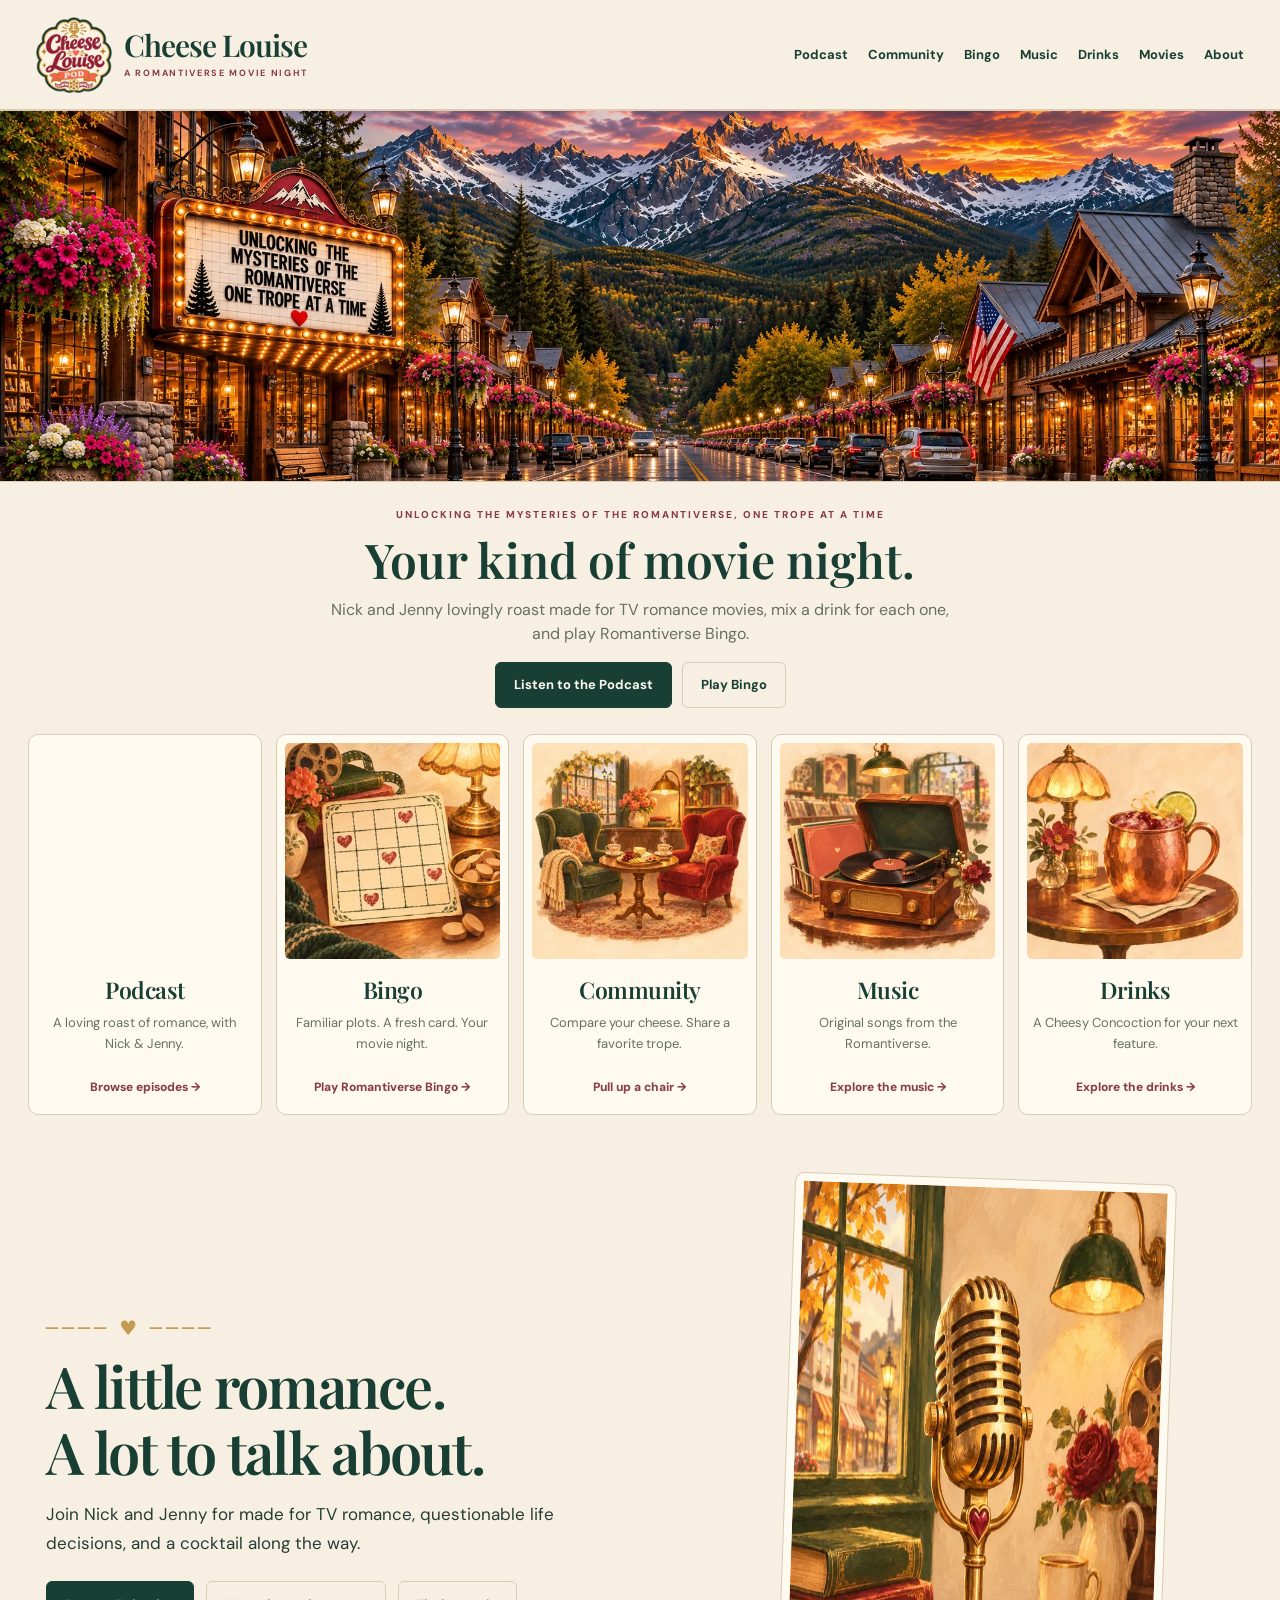
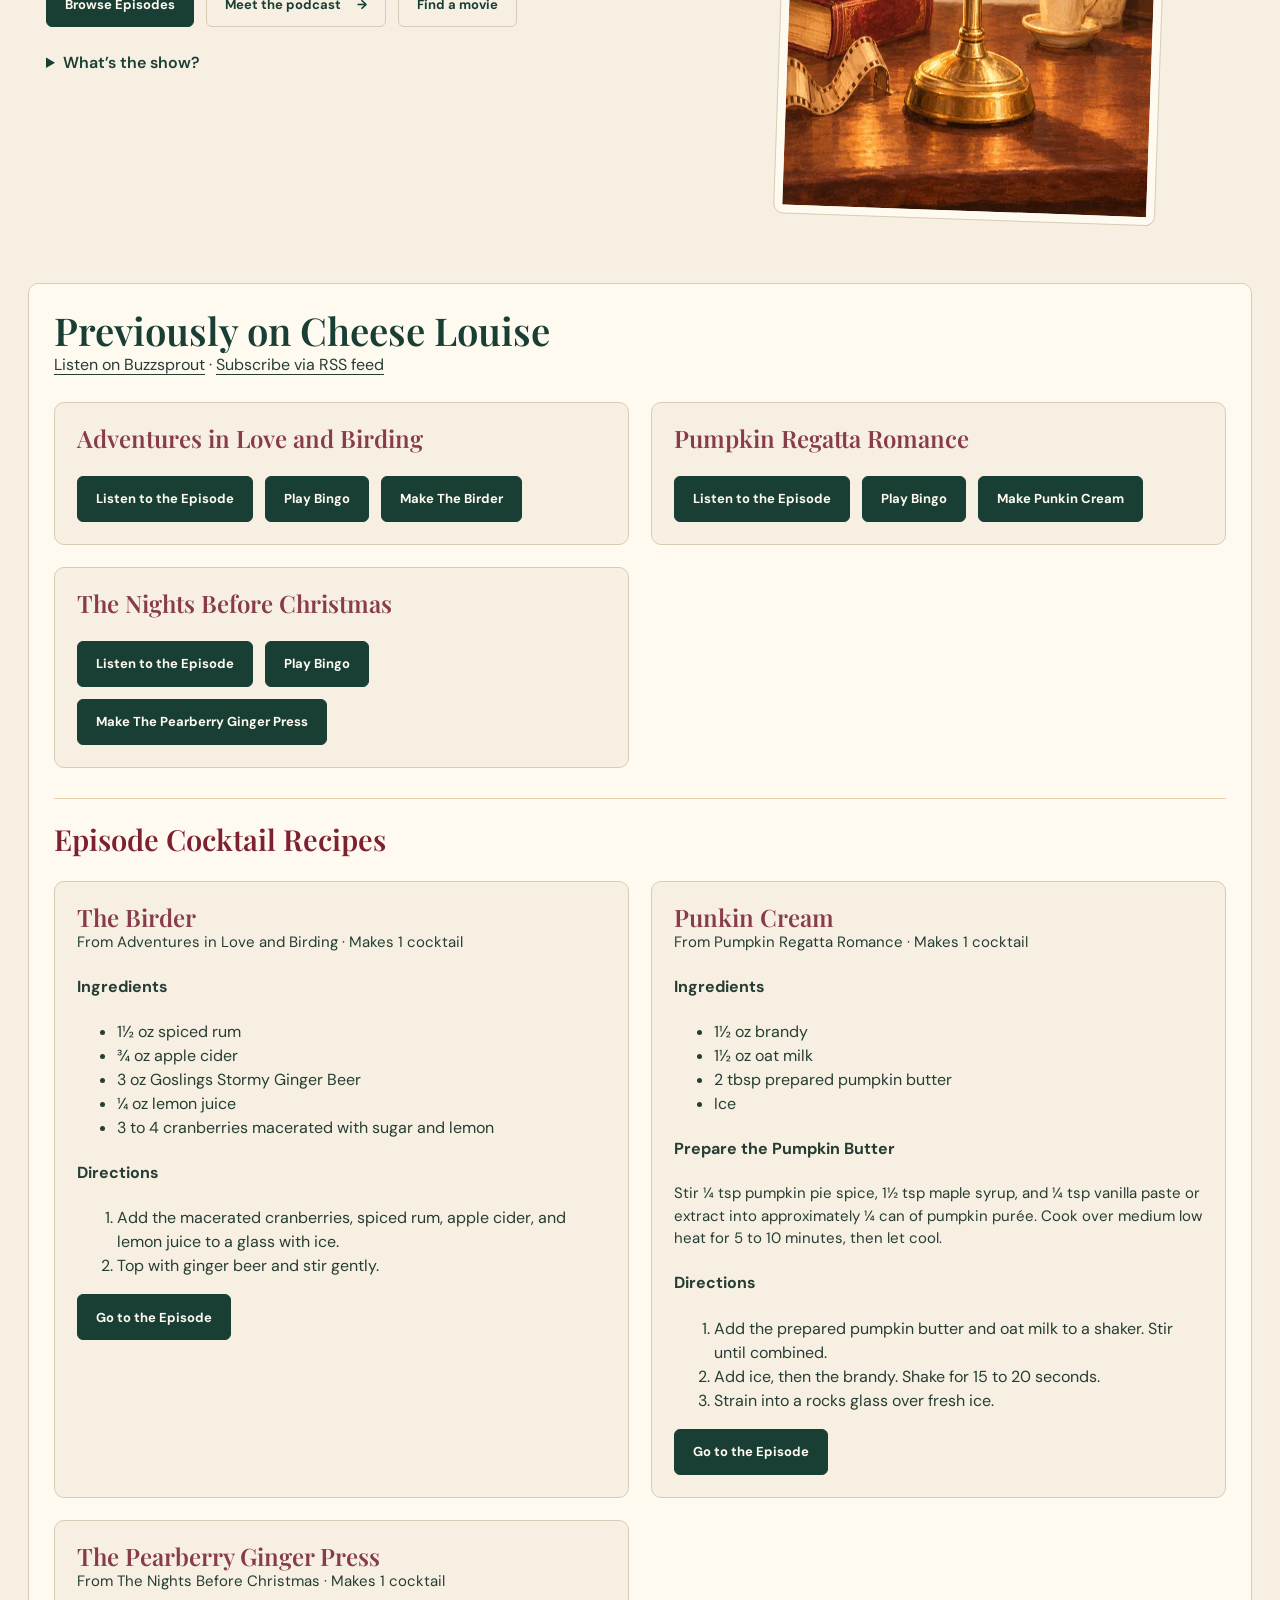
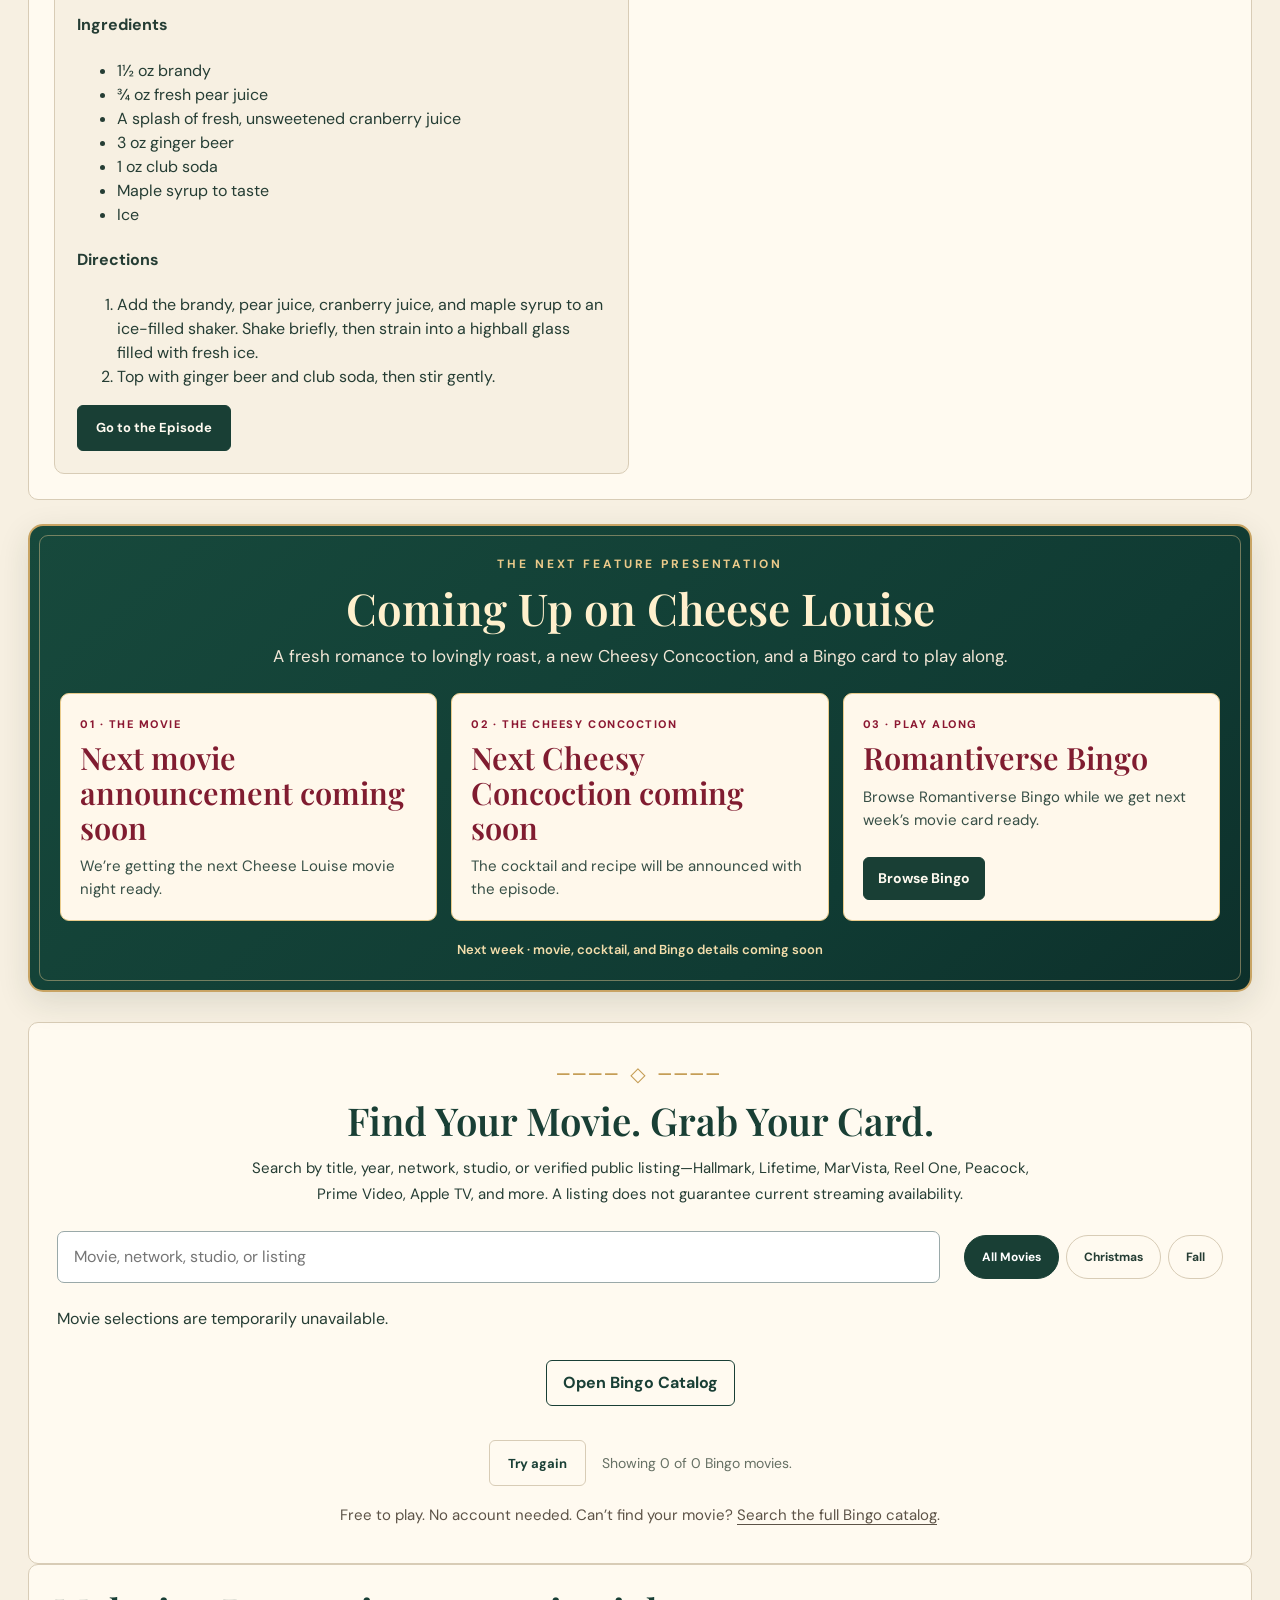
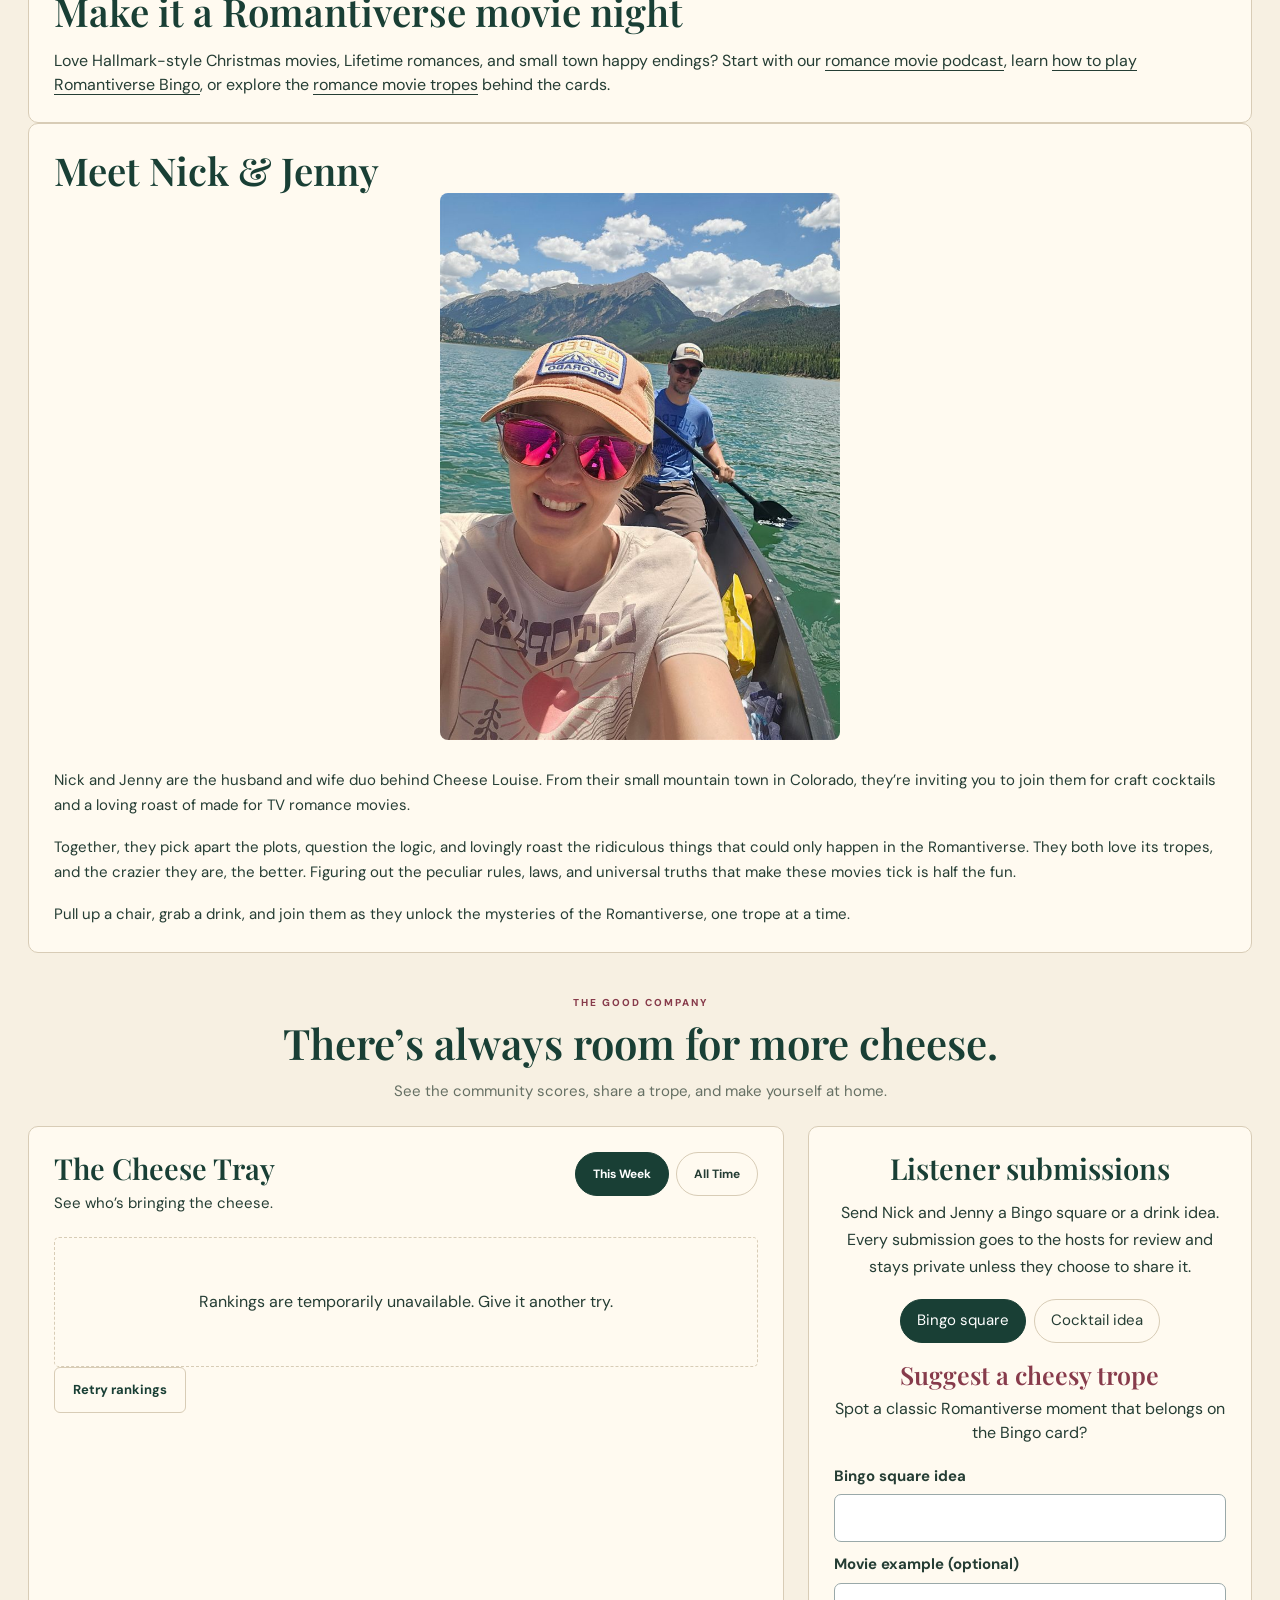
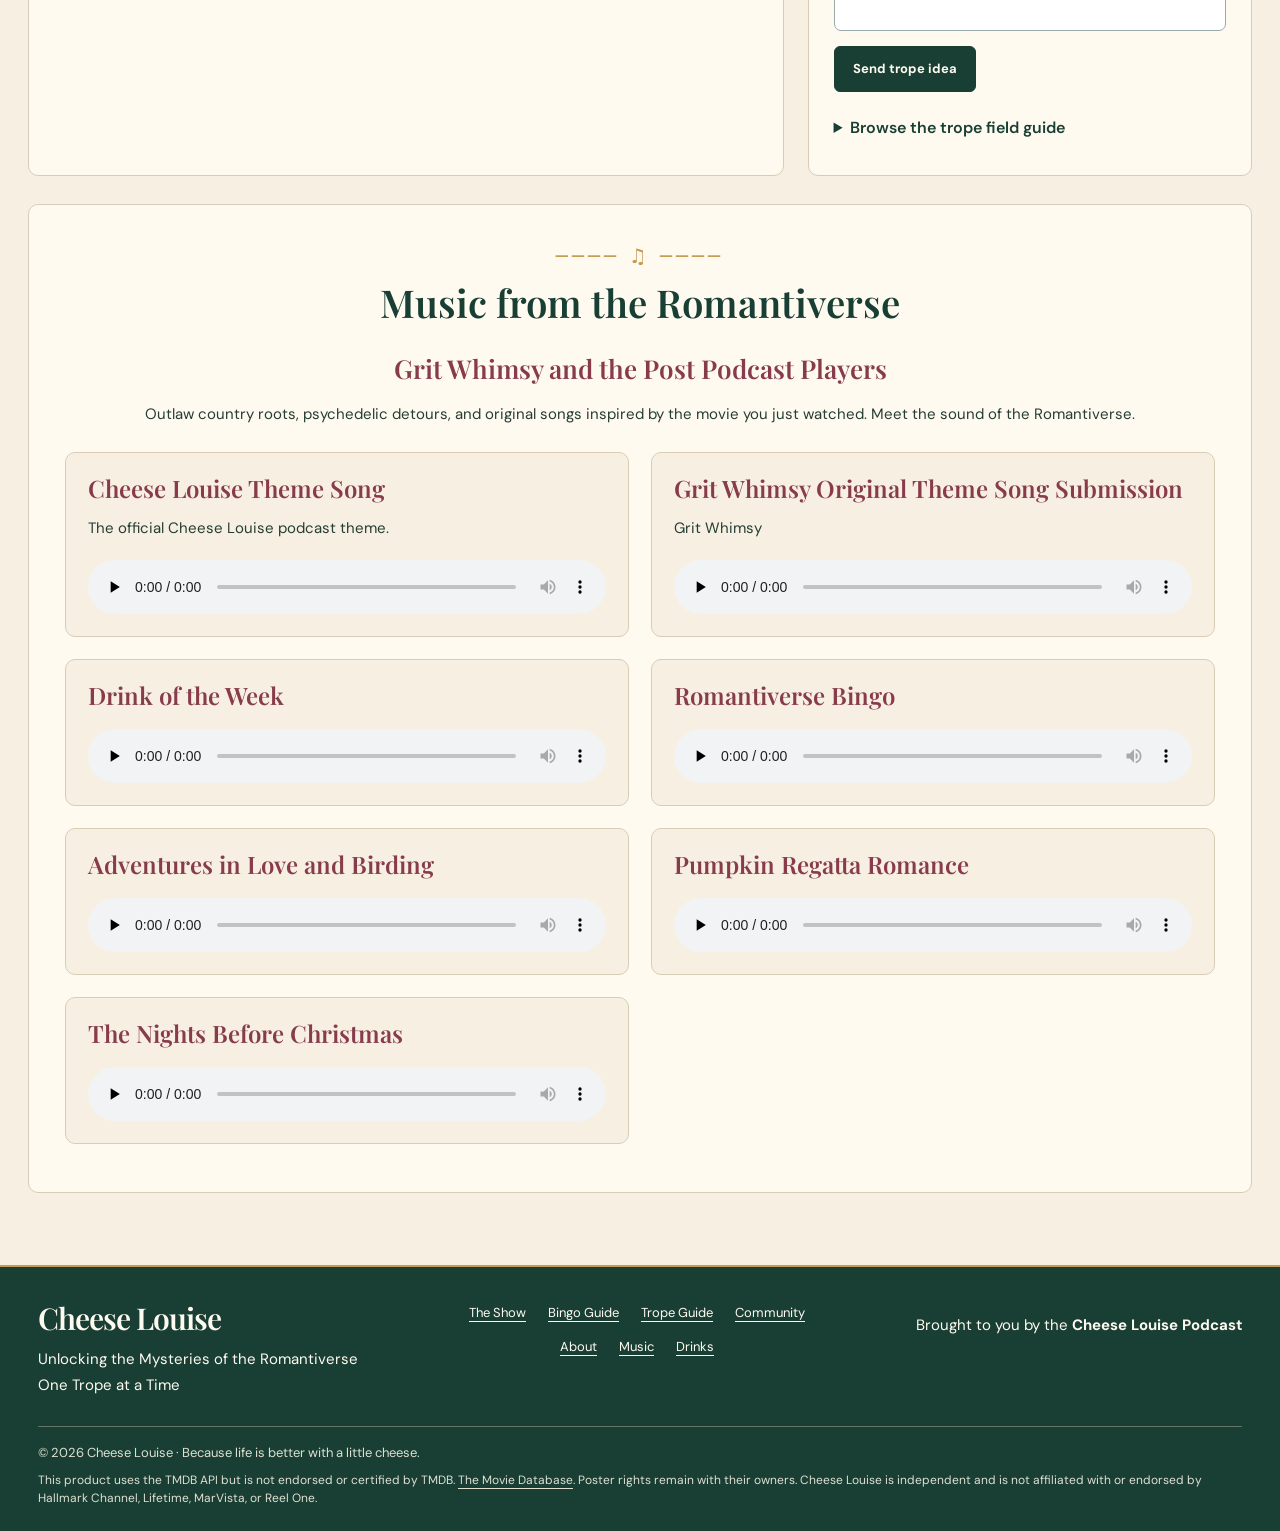
==== commit f76559fa: "Refresh upcoming episode preview" ====
--- a/index.html
+++ b/index.html
@@ -105,5 +105,5 @@
 </div>
 </main>
 <footer><div class="footer-main"><div><a class="brand" href="#home">Cheese Louise</a><p>Unlocking the Mysteries of the Romantiverse<br>One Trope at a Time</p></div><nav aria-label="Footer navigation"><a href="romance-movie-podcast.html">The Show</a><a href="hallmark-movie-bingo.html">Bingo Guide</a><a href="romance-movie-tropes.html">Trope Guide</a><a href="#community">Community</a><a href="#about">About</a><a href="#music">Music</a><a href="#cocktails">Drinks</a></nav><p>Brought to you by the <strong>Cheese Louise Podcast</strong></p></div><div class="footer-fine"><span>© <span data-year>2026</span> Cheese Louise · Because life is better with a little cheese.</span><small>This product uses the TMDB API but is not endorsed or certified by TMDB. <a href="https://www.themoviedb.org/">The Movie Database</a>. Poster rights remain with their owners. Cheese Louise is independent and is not affiliated with or endorsed by Hallmark Channel, Lifetime, MarVista, or Reel One.</small></div></footer>
-<script src="homepage.js?v=episode-archive-2" defer></script><script src="published-posters.js?v=movie-night-1" defer></script><script src="cheese-tray.js?v=movie-night-1" defer></script>
+<script src="homepage.js?v=episode-archive-3" defer></script><script src="published-posters.js?v=movie-night-1" defer></script><script src="cheese-tray.js?v=movie-night-1" defer></script>
 </body></html>
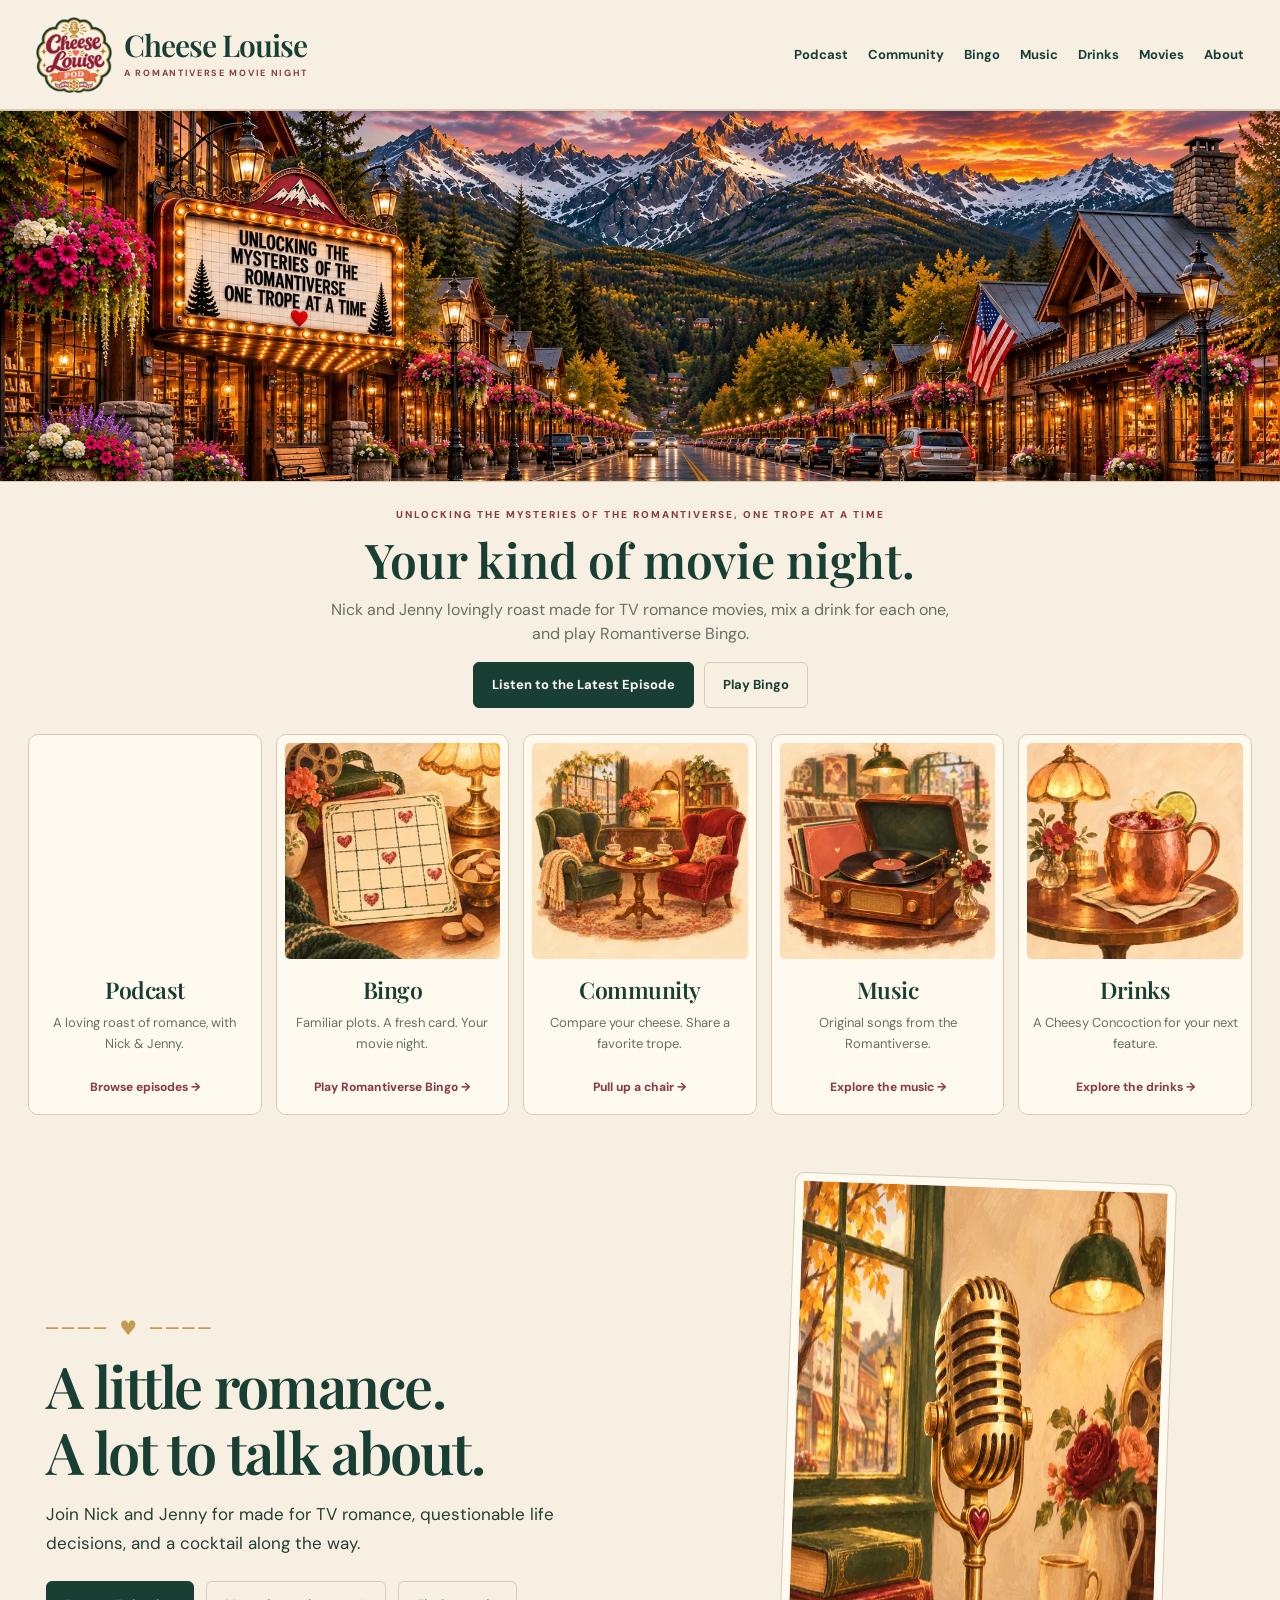
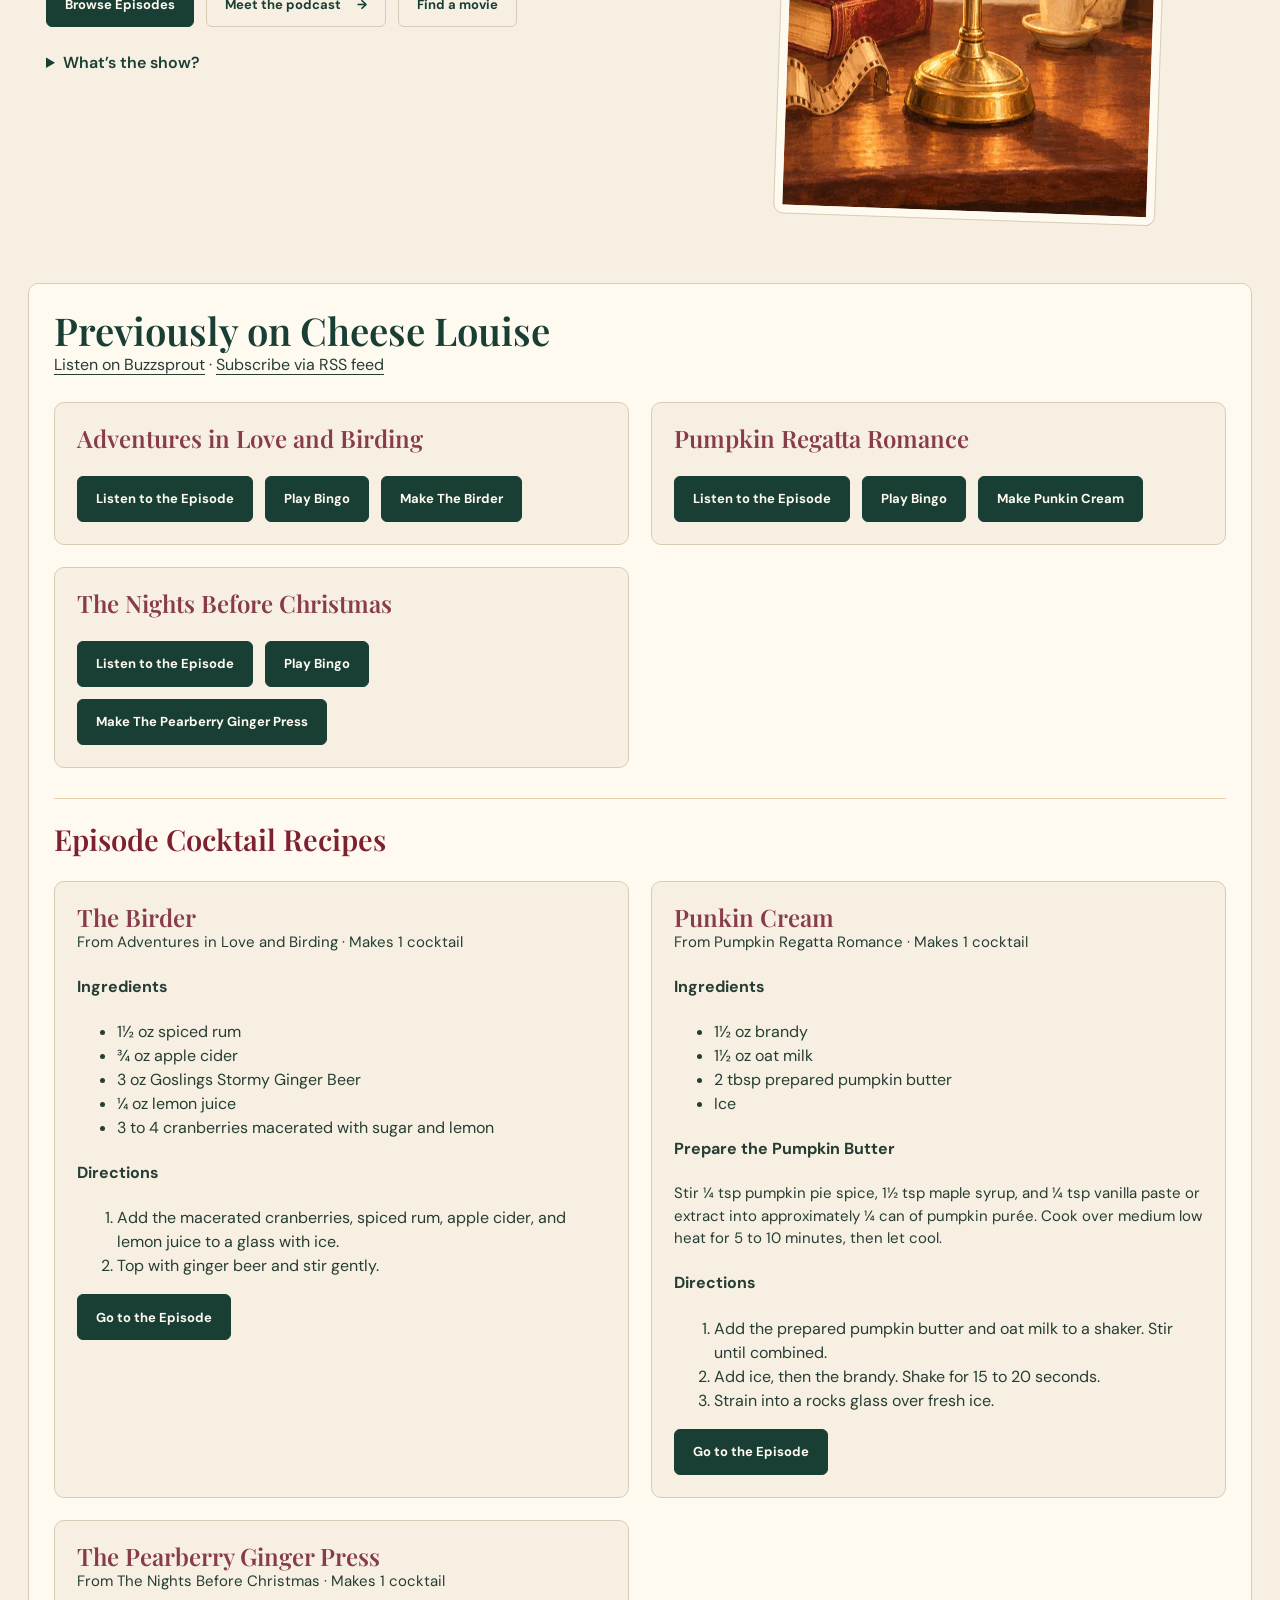
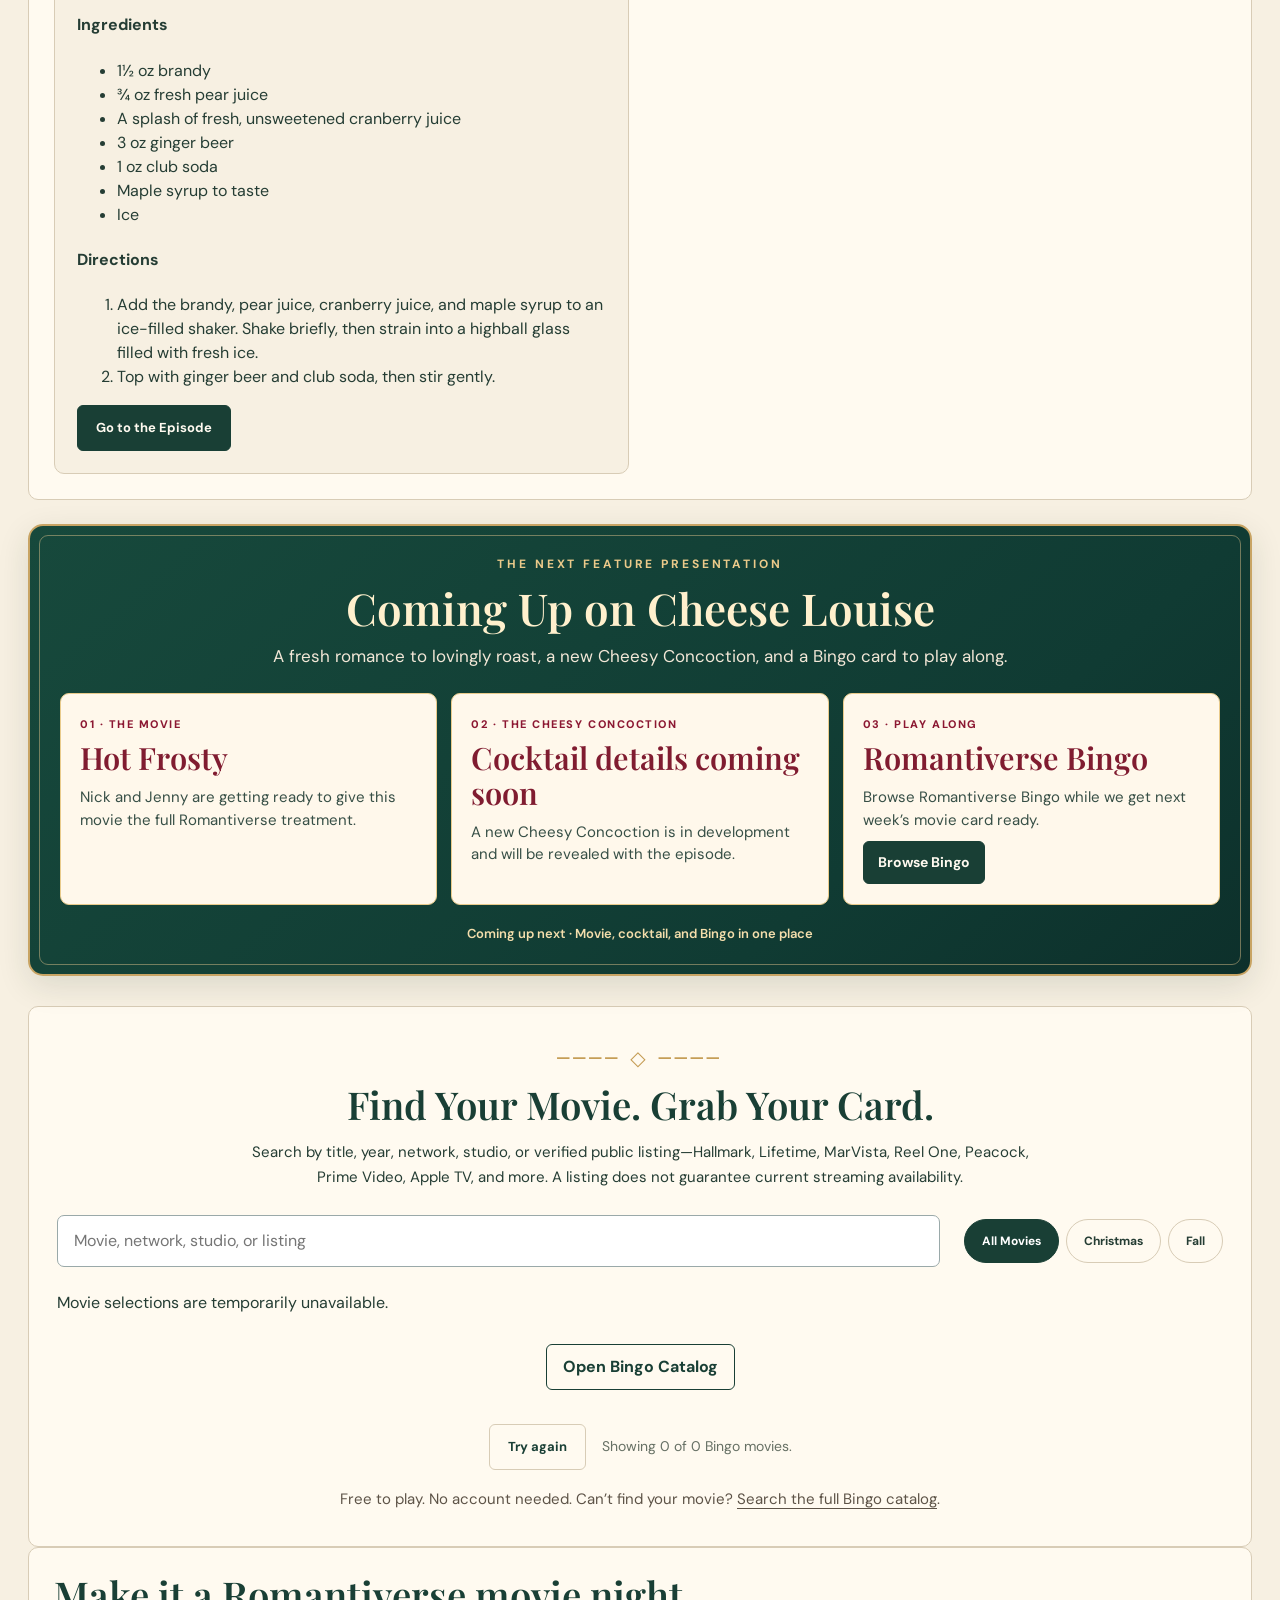
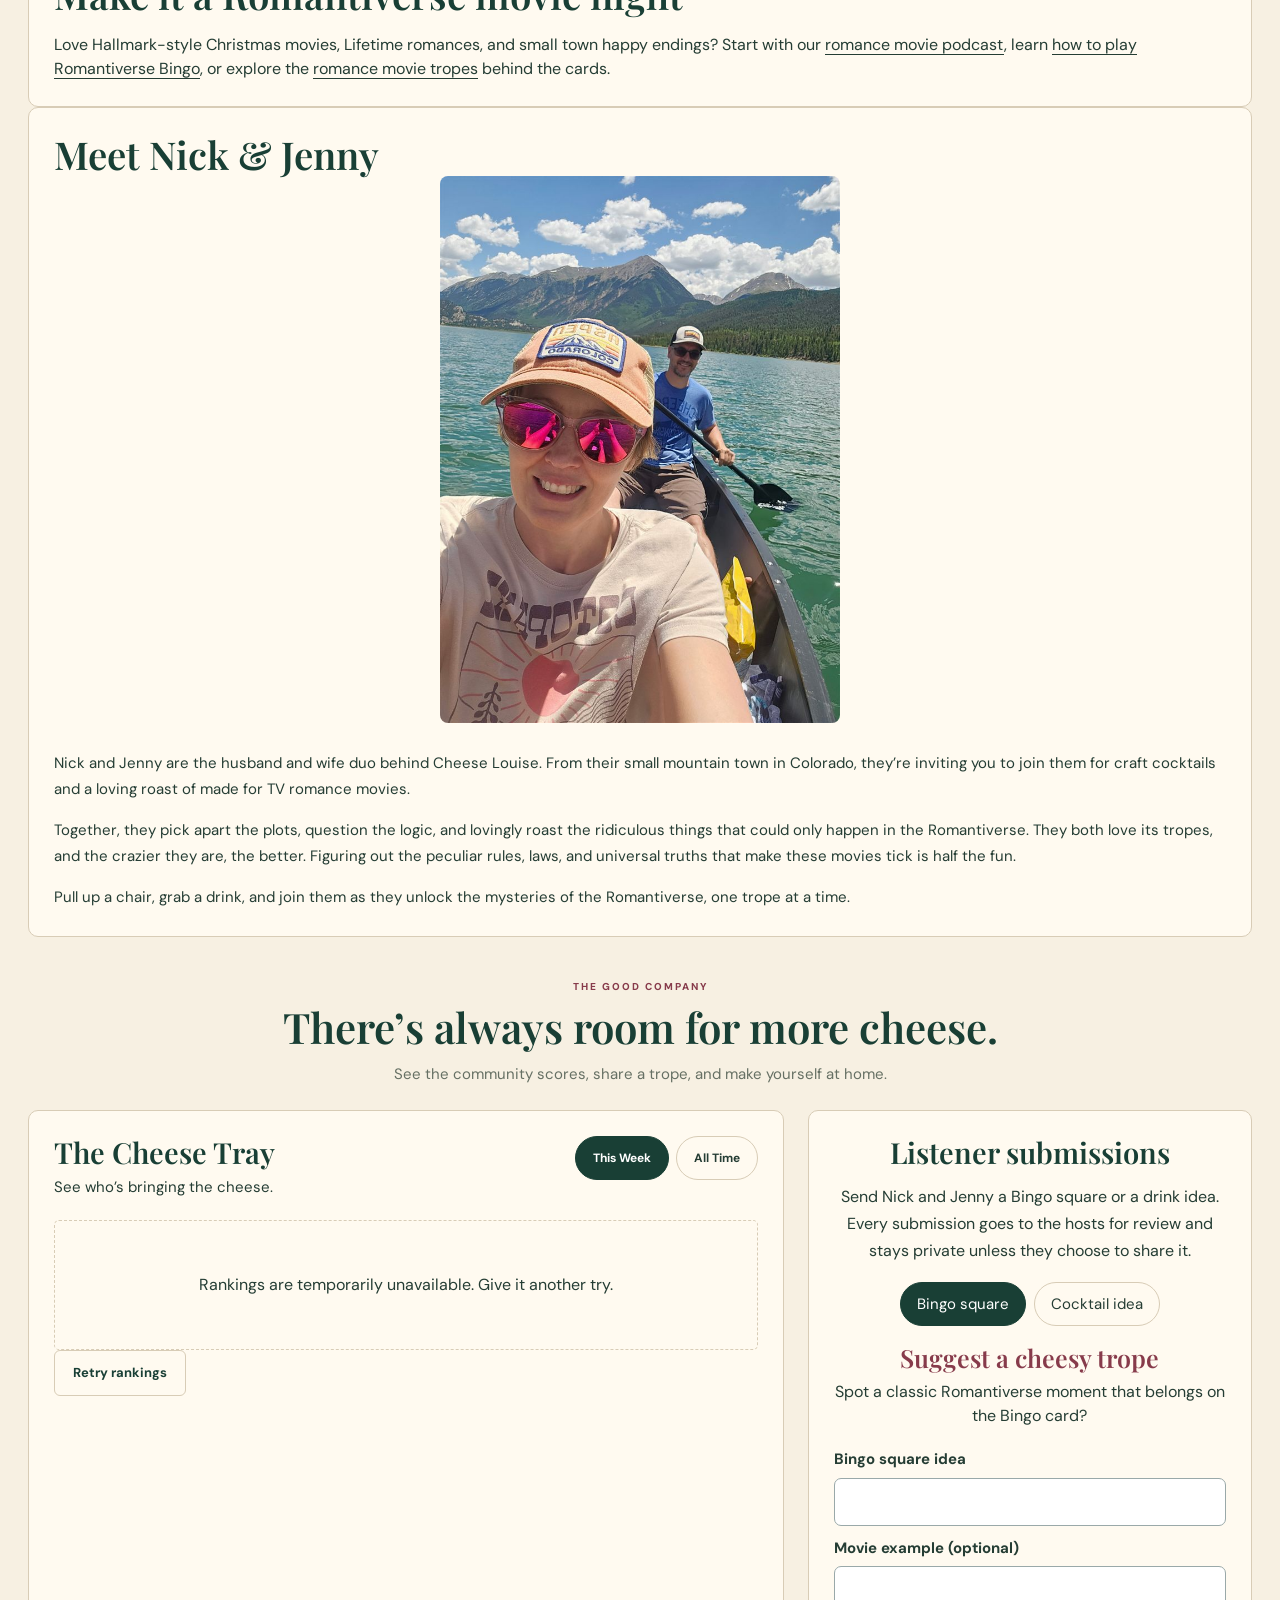
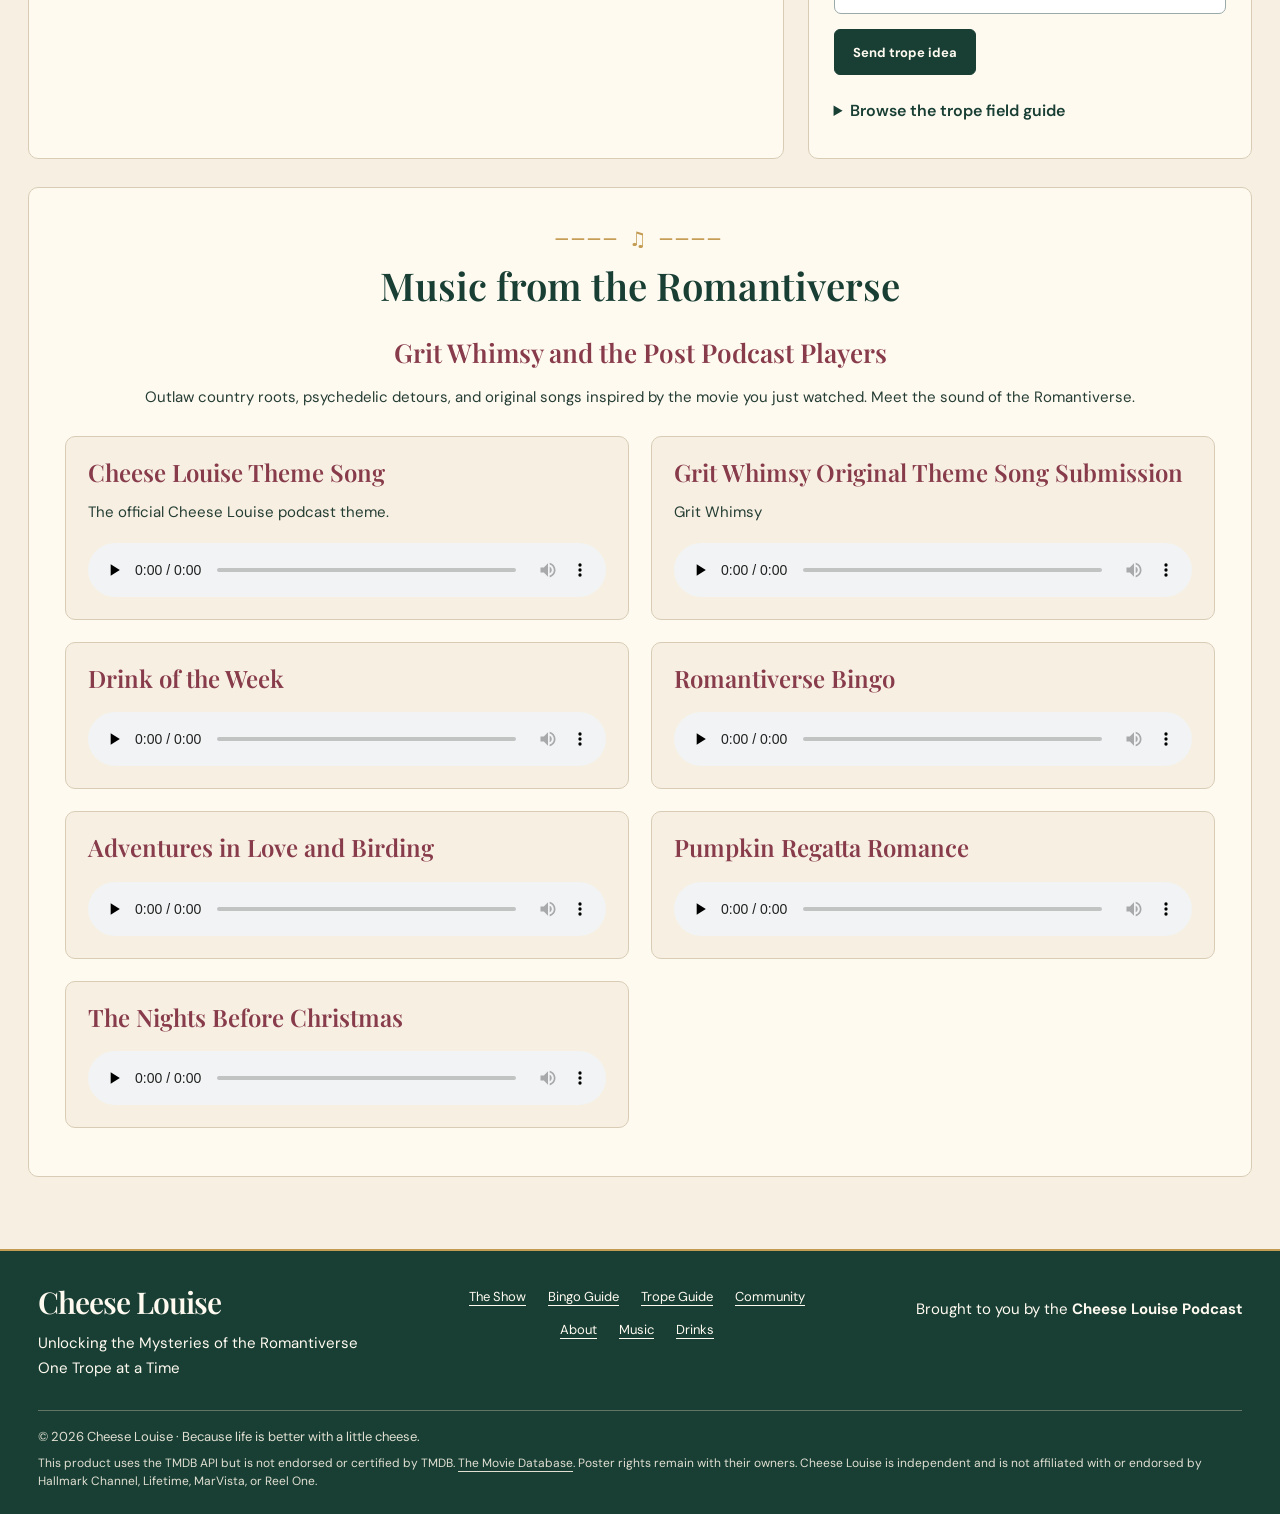
==== commit d7becb69: "Restore recipe placeholder required by episode rendering" ====
--- a/index.html
+++ b/index.html
@@ -63,6 +63,7 @@
 <p><a href="https://www.buzzsprout.com/2561358">Listen on Buzzsprout</a> · <a href="https://feeds.buzzsprout.com/2561358.rss" type="application/rss+xml">Subscribe via RSS feed</a></p>
 <div class="track-grid" data-episode-list></div>
 <h3 class="episode-recipes-title" id="cocktails">Episode Cocktail Recipes</h3>
+<p data-recipe-placeholder>Episode cocktail recipes are coming soon.</p>
 <div class="track-grid" data-recipe-list></div>
 </section>
 <section class="next-week-showcase" id="next-week" aria-labelledby="next-week-title">
